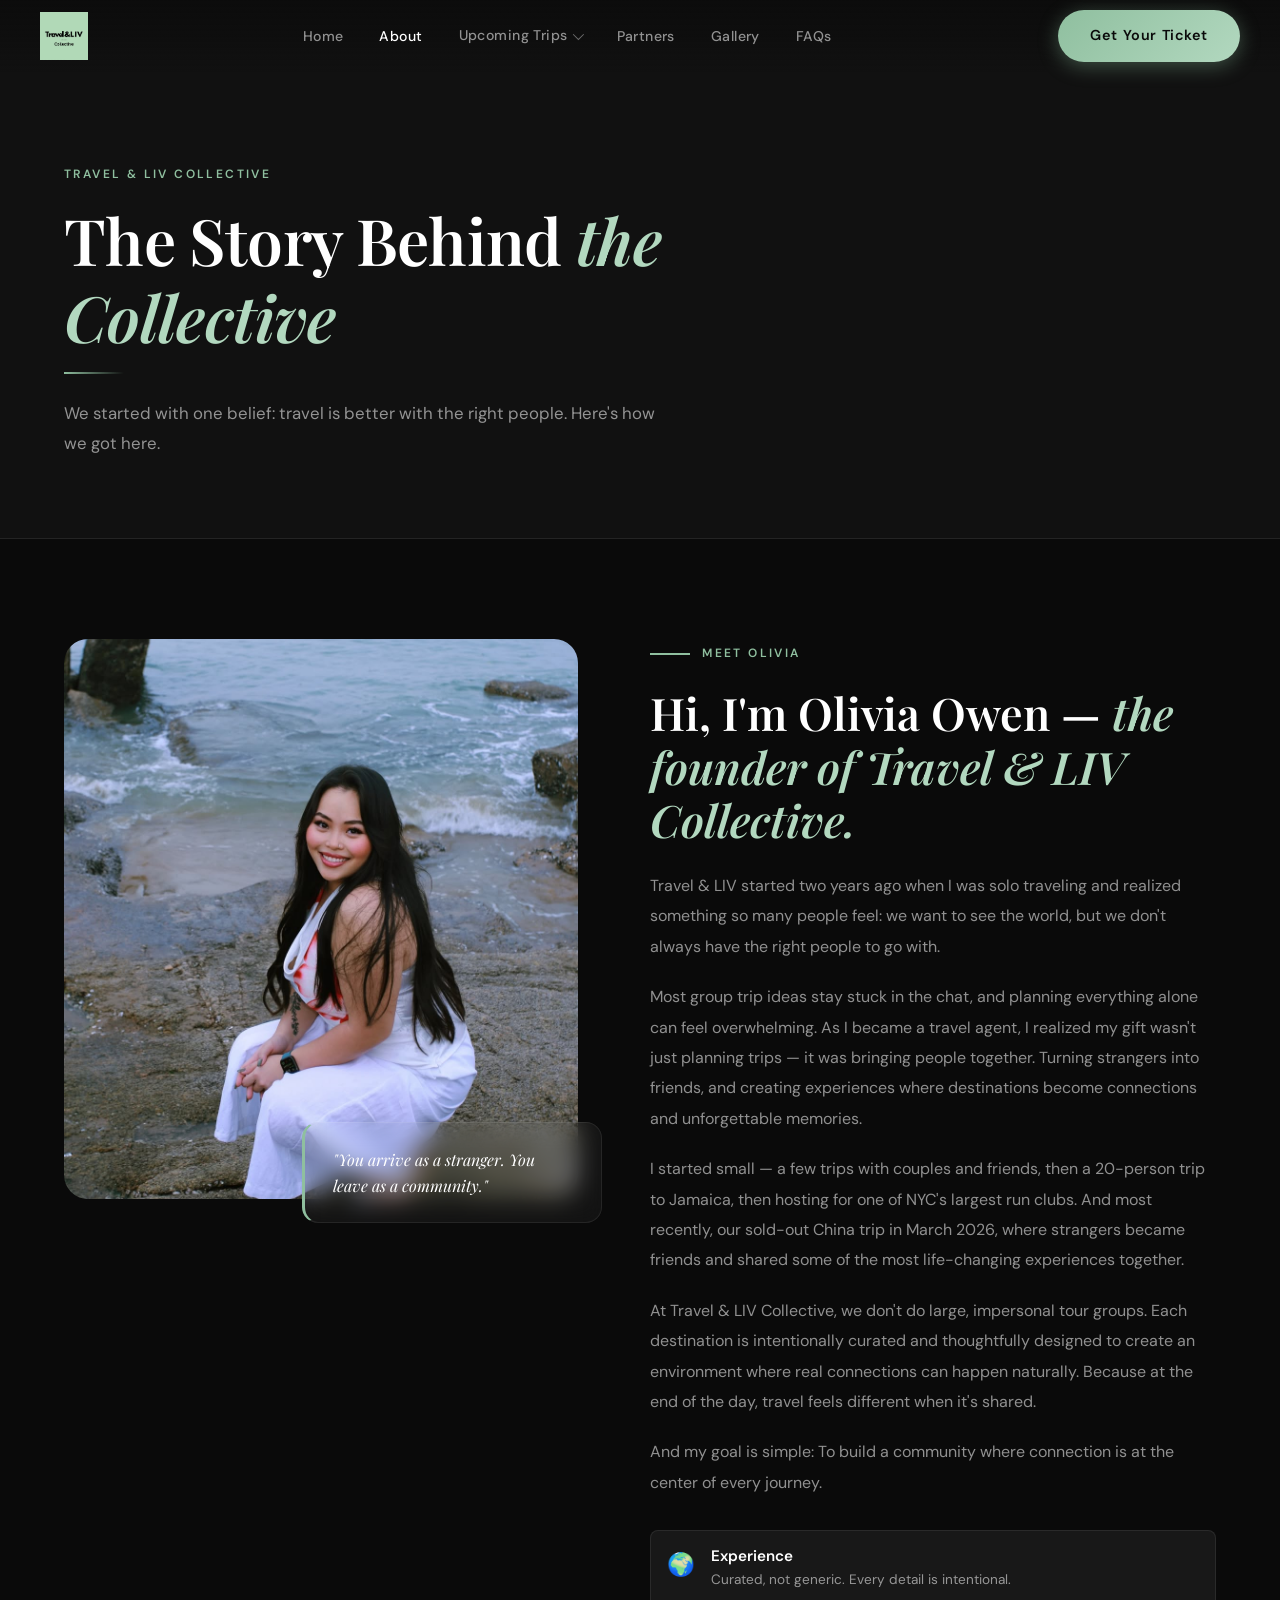
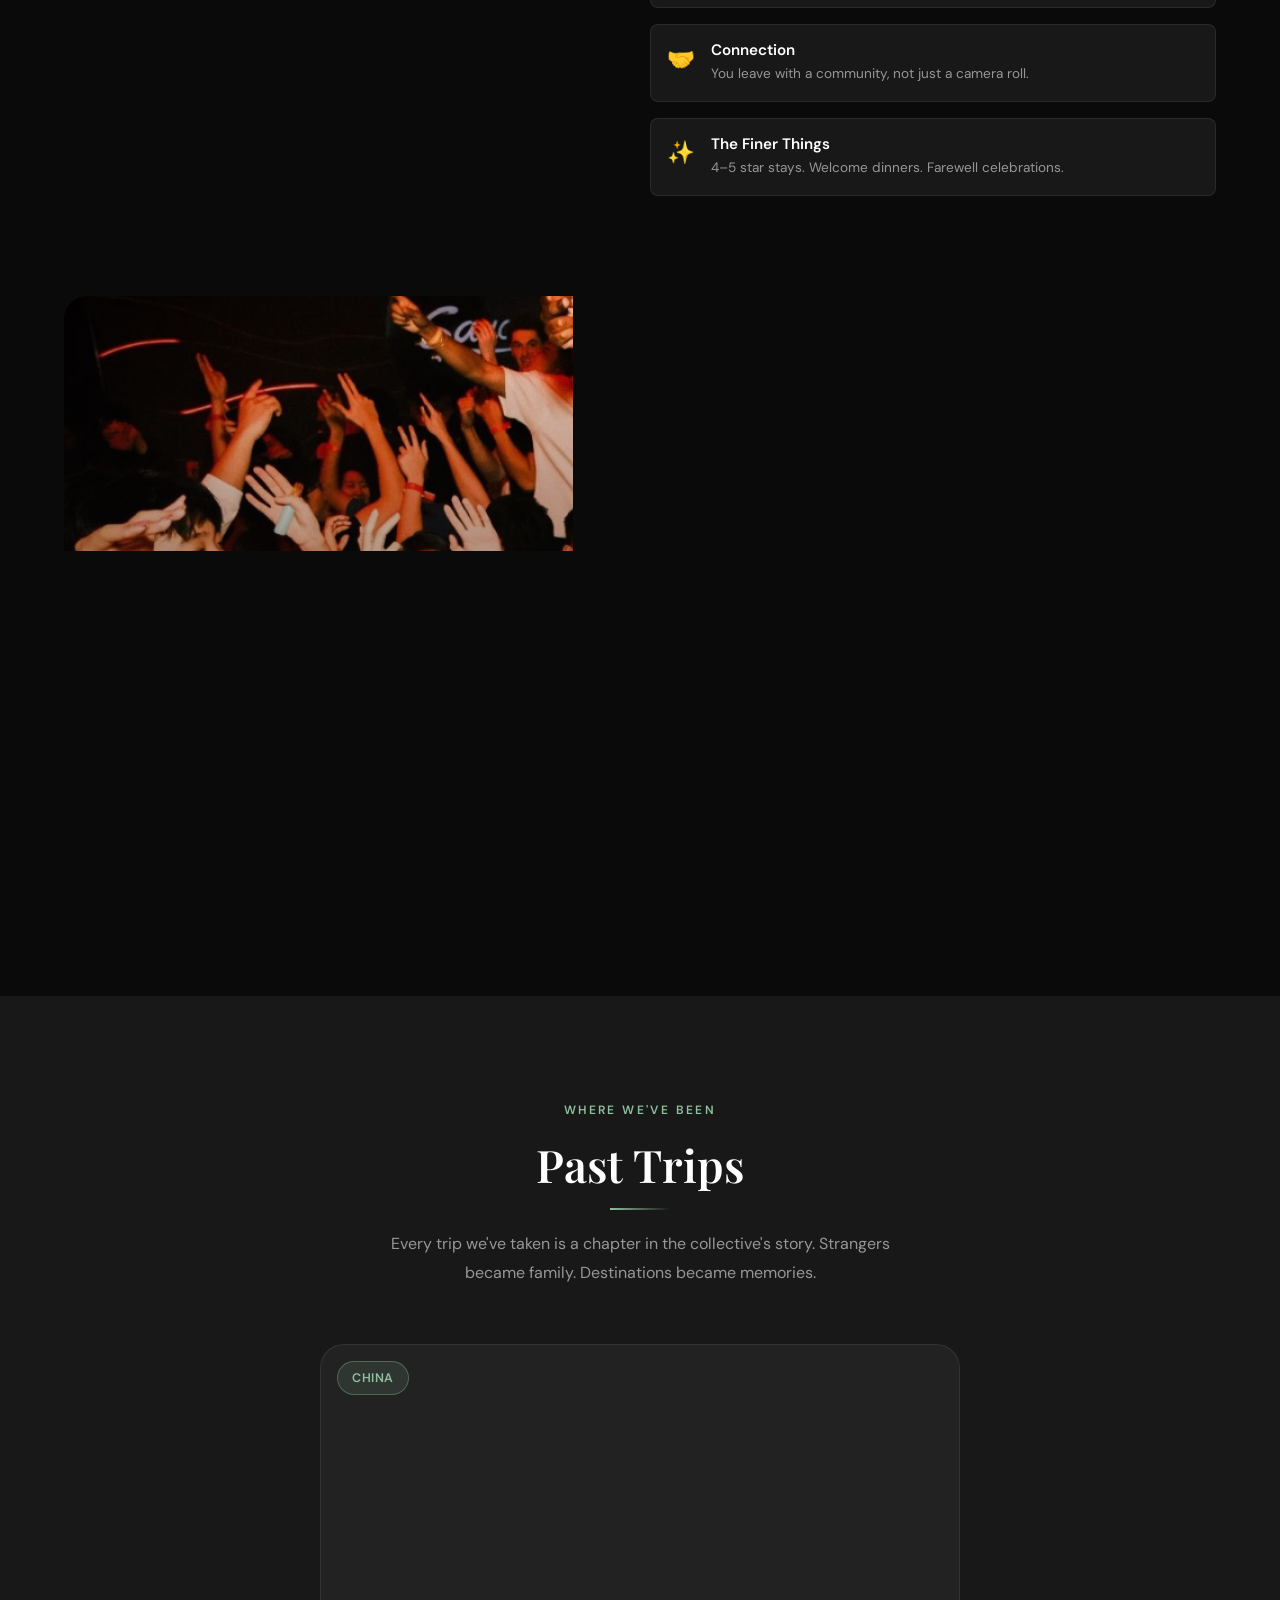
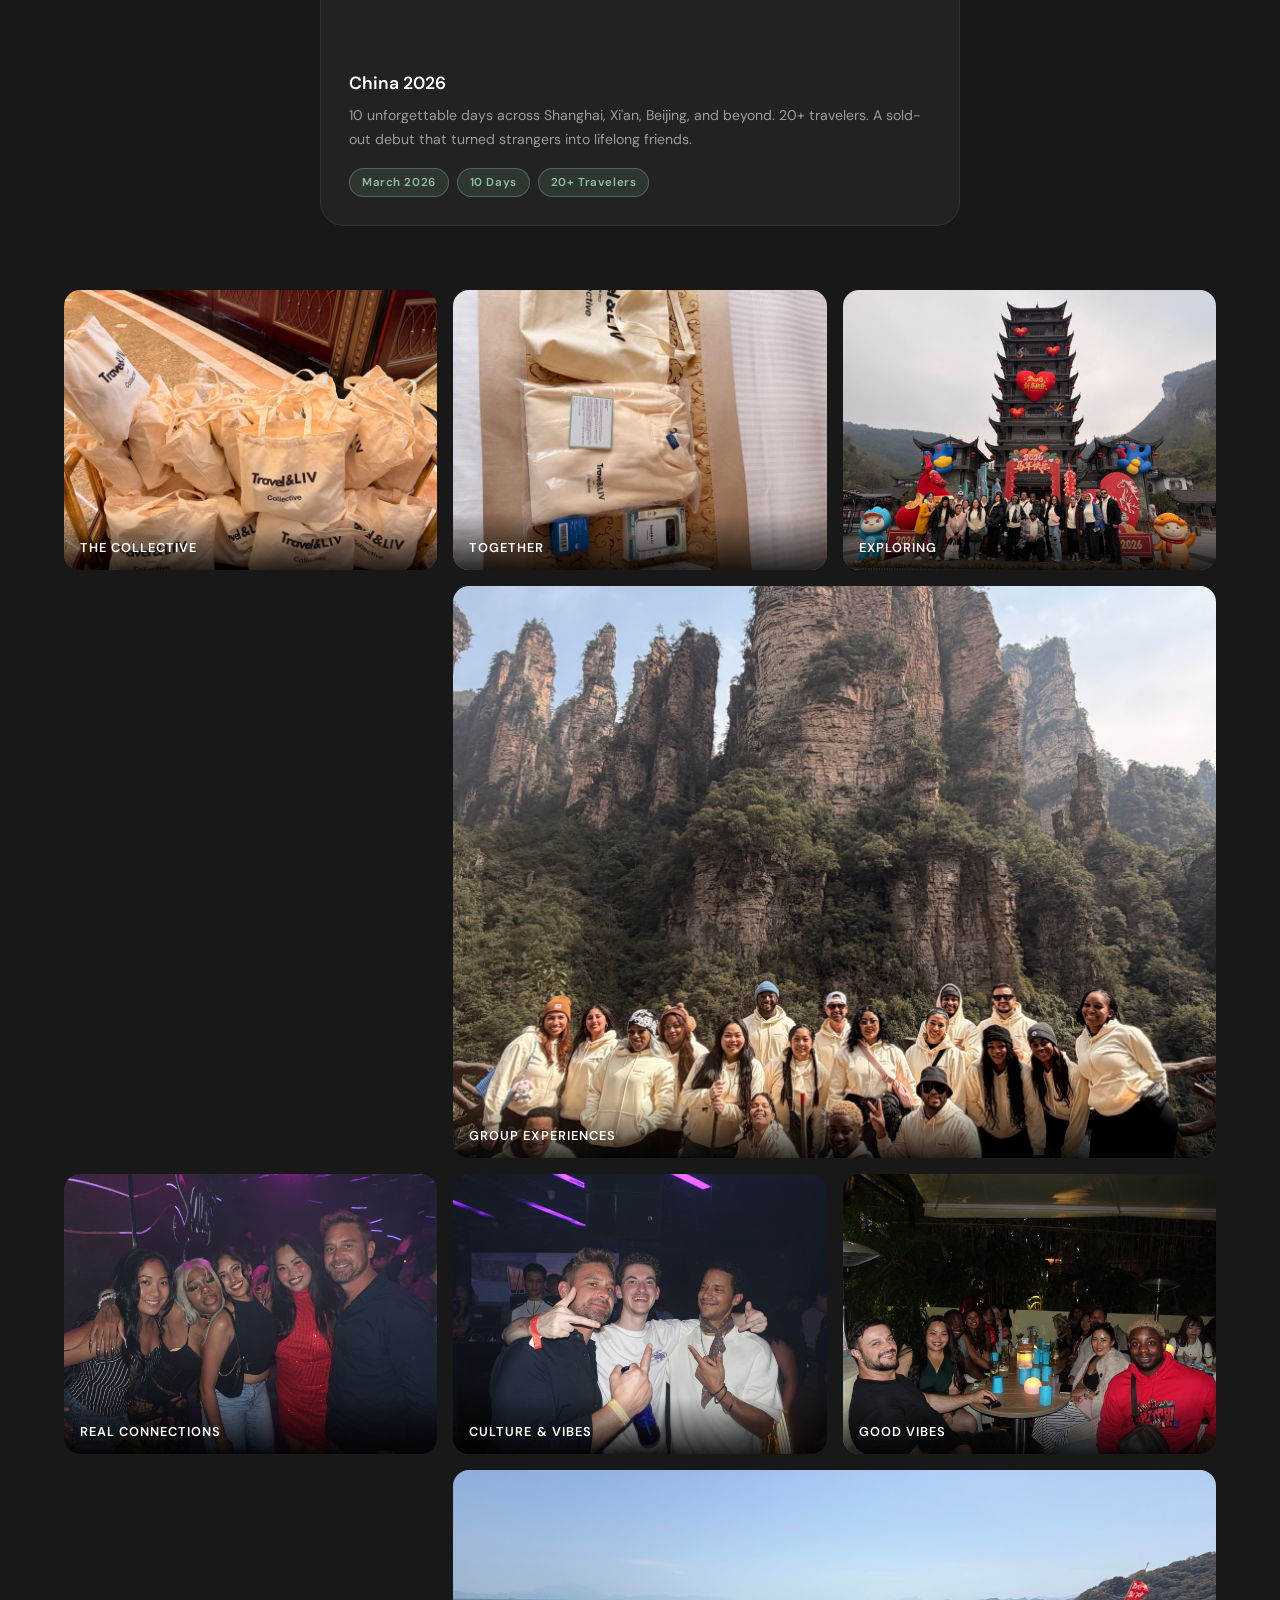
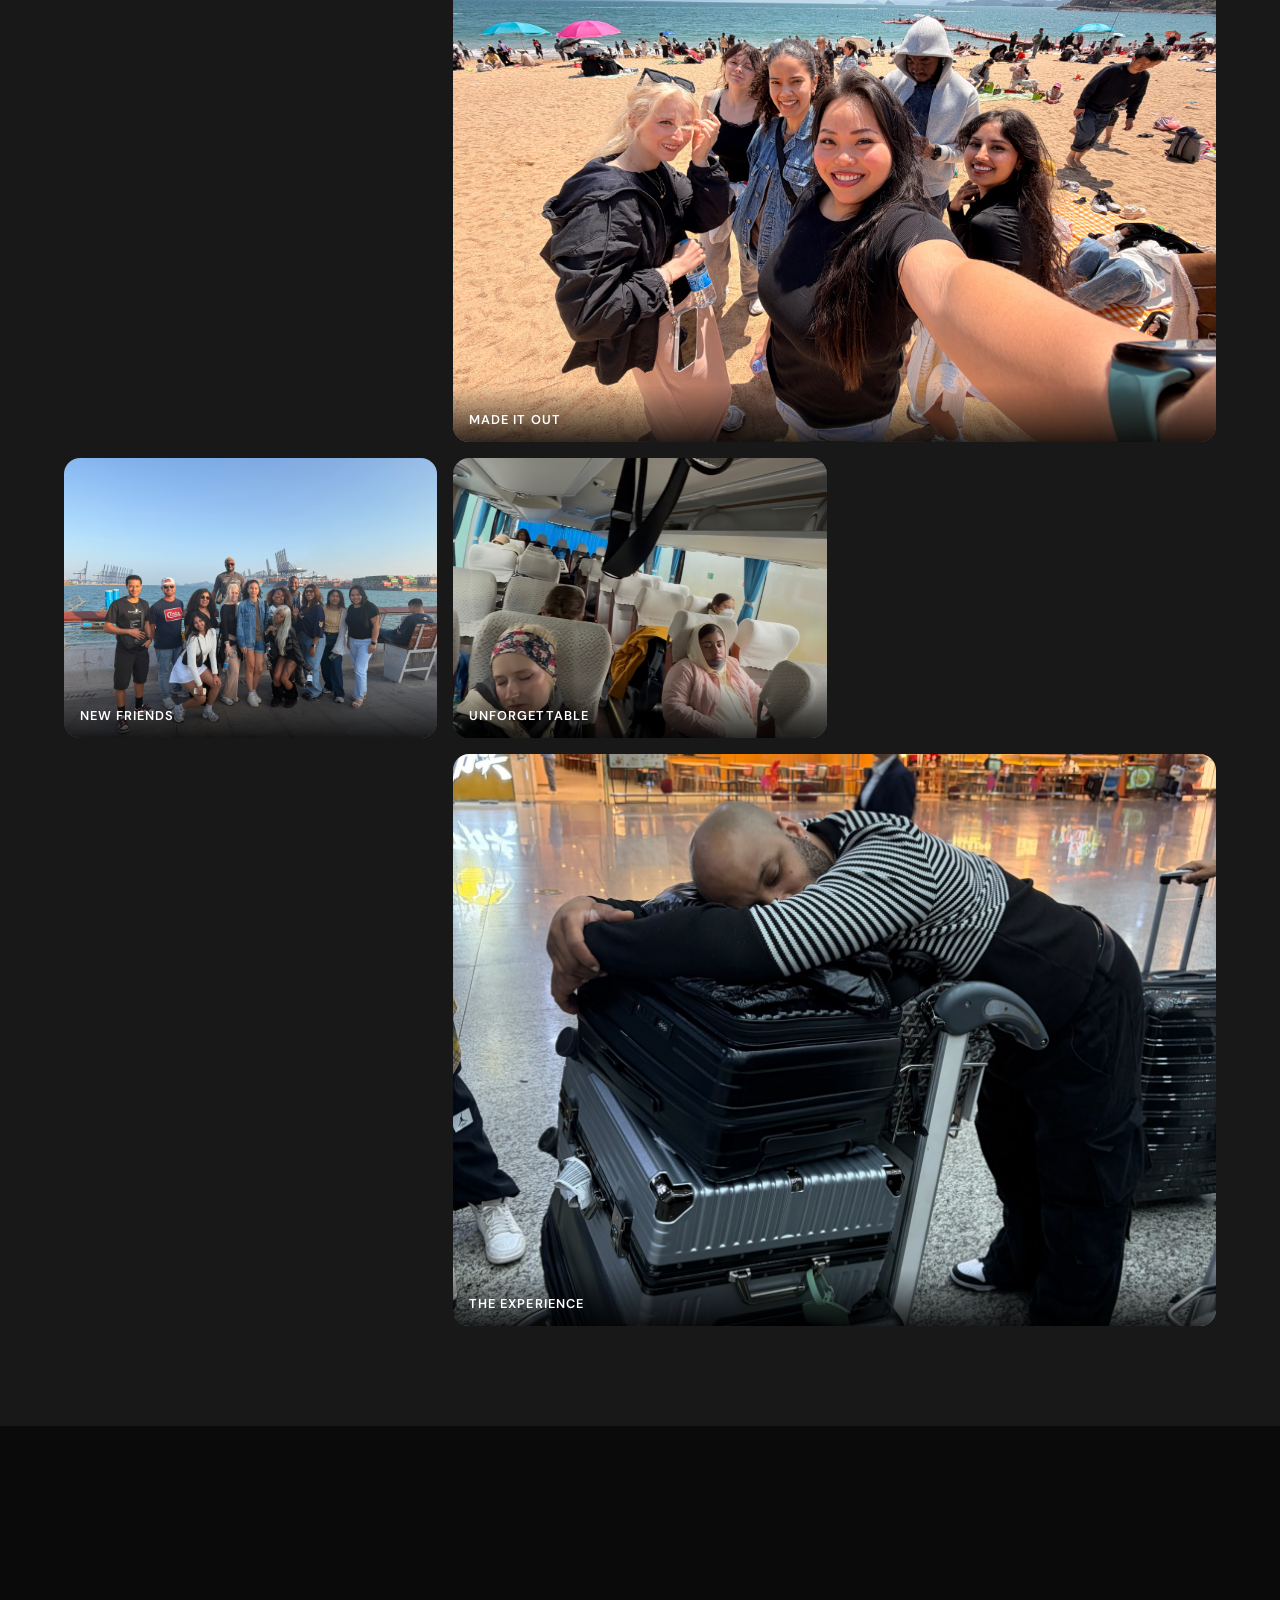
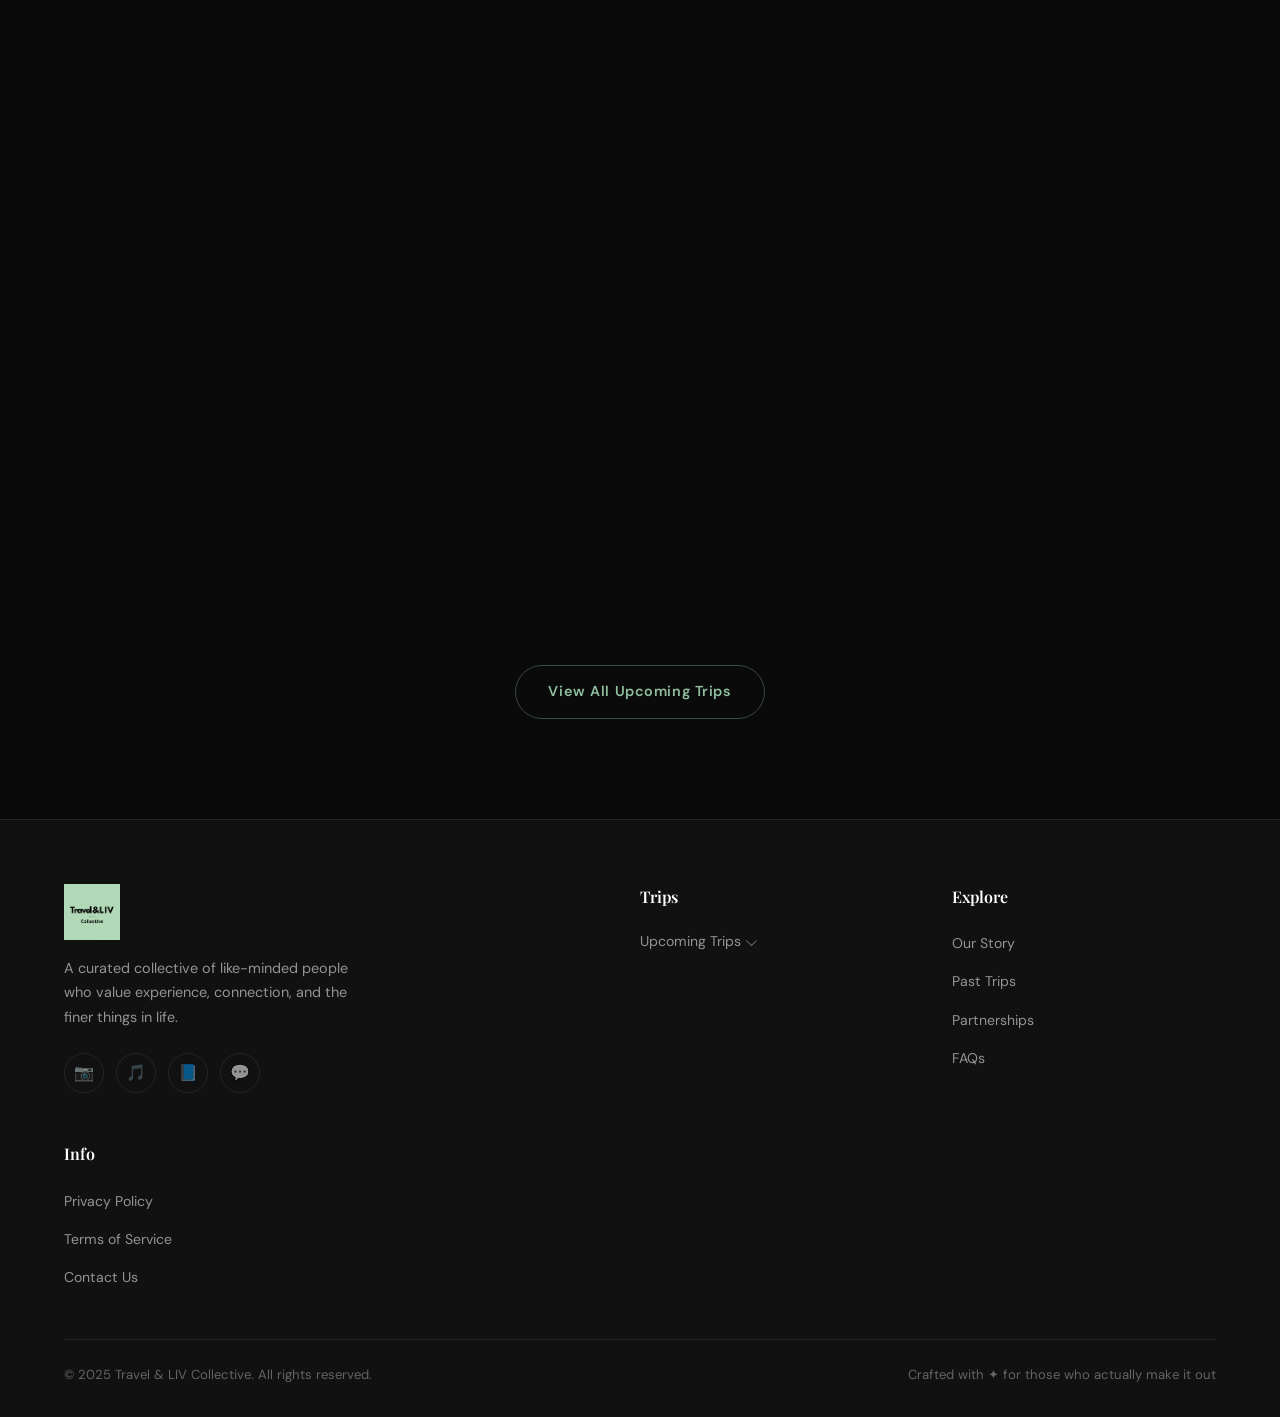
==== about.html @ a50845e5 "feat: fixes 2/4/5 — dynamic footer+trips from dest-sync.js, upcoming.html trips 2+ CMS-driven, admin" ====
<!DOCTYPE html>
<html lang="en">

<head>
    <meta charset="UTF-8" />
    <meta name="viewport" content="width=device-width, initial-scale=1.0" />
    <title>About — Travel & LIV Collective | Our Story, Past Trips & Community</title>
    <meta name="description"
        content="Learn about the story behind Travel & LIV Collective. See our past trips, browse upcoming experiences, and find out how to partner with us." />
    <link rel="stylesheet" href="styles.css" />
    <link rel="stylesheet" href="about.css" />
    <script src="tracking.js"></script>
</head>

<body>

    <!-- ======== NAVIGATION ======== -->
    <nav id="nav" class="scrolled">
        <div class="nav-inner">
            <a href="index.html" class="nav-logo"><img src="logo.jpg" alt="Travel & LIV Collective"
                    class="nav-logo-img" /></a>
            <ul class="nav-links">
                <li><a href="index.html">Home</a></li>
                <li><a href="about.html" class="active">About</a></li>
                <li class="nav-dropdown">
                <a href="upcoming.html">Upcoming Trips</a>
                <div class="nav-dropdown-menu">
                    <a href="/upcomingtrips/bali"><span class="dd-icon">🏝️</span>Bali, Indonesia<span class="dd-badge">Open</span></a>
                    <a href="/upcomingtrips/puntacana"><span class="dd-icon">🌴</span>Punta Cana, D.R.</a>
                    <a href="/upcomingtrips/rio"><span class="dd-icon">🎉</span>Rio de Janeiro</a>
                    <div class="nav-dropdown-divider"></div>
                    <a href="upcoming.html"><span class="dd-icon">✈️</span>View All Trips</a>
                </div>
            </li>
                <li><a href="partnerships.html">Partners</a></li>
                <li><a href="gallery.html">Gallery</a></li>
                <li><a href="faqs.html">FAQs</a></li>
            </ul>
            <a href="index.html#event" class="btn btn-gold nav-cta" id="about-nav-cta">Get Your Ticket</a>
            <button class="nav-hamburger" id="hamburger" aria-label="Open menu">
                <span></span><span></span><span></span>
            </button>
        </div>
    </nav>

    <!-- Mobile Nav -->
    <div class="mobile-nav" id="mobileNav">
        <button class="mobile-nav-close" id="mobileNavClose" aria-label="Close menu">✕</button>
        <a href="index.html">Home</a>
        <a href="about.html">About</a>
        <a href="upcoming.html">Upcoming Trips</a>
        <a href="partnerships.html">Partners</a>
        <a href="gallery.html">Gallery</a>
        <a href="faqs.html">FAQs</a>
        <a href="index.html#event" class="btn btn-gold" style="margin-top:16px;">Get Your Ticket</a>
    </div>

    <!-- ======== PAGE HERO ======== -->
    <section class="about-hero">
        <div class="container">
            <div class="about-hero-content animate-fade-up">
                <span class="eyebrow">Travel & LIV Collective</span>
                <h1 class="display-lg" style="margin:16px 0 16px;">The Story Behind <em>the Collective</em></h1>
                <div class="divider" style="margin:0 0 24px;"></div>
                <p class="text-muted" style="max-width:600px;font-size:1.05rem;line-height:1.8;">
                    We started with one belief: travel is better with the right people. Here's how we got here.
                </p>
            </div>
        </div>
    </section>

    <!-- ======== STORY SECTION ======== -->
    <section class="section" id="story">
        <div class="container">
            <div class="story-grid">
                <div class="story-image reveal">
                    <img src="olivia_photo.jpg" alt="Olivia Owen — Founder of Travel & LIV Collective"
                        class="story-img" />
                    <div class="story-quote glass">
                        <p>"You arrive as a stranger. You leave as a community."</p>
                    </div>
                </div>
                <div class="story-text reveal">
                    <span class="eyebrow"><span class="gold-line"></span>Meet Olivia</span>
                    <h2 class="display-md" style="margin:20px 0 24px;">Hi, I'm Olivia Owen — <em>the founder of Travel &
                            LIV Collective.</em></h2>
                    <p class="text-muted" style="font-size:1rem;line-height:1.9;margin-bottom:20px;">
                        Travel & LIV started two years ago when I was solo traveling and realized something so many
                        people feel: we want to see the world, but we don't always have the right people to go with.
                    </p>
                    <p class="text-muted" style="font-size:1rem;line-height:1.9;margin-bottom:20px;">
                        Most group trip ideas stay stuck in the chat, and planning everything alone can feel
                        overwhelming. As I became a travel agent, I realized my gift wasn't just planning trips — it was
                        bringing people together. Turning strangers into friends, and creating experiences where
                        destinations become connections and unforgettable memories.
                    </p>
                    <p class="text-muted" style="font-size:1rem;line-height:1.9;margin-bottom:20px;">
                        I started small — a few trips with couples and friends, then a 20-person trip to Jamaica, then
                        hosting for one of NYC's largest run clubs. And most recently, our sold-out China trip in March
                        2026, where strangers became friends and shared some of the most life-changing experiences
                        together.
                    </p>
                    <p class="text-muted" style="font-size:1rem;line-height:1.9;margin-bottom:20px;">
                        At Travel & LIV Collective, we don't do large, impersonal tour groups. Each destination is
                        intentionally curated and thoughtfully designed to create an environment where real connections
                        can happen naturally. Because at the end of the day, travel feels different when it's shared.
                    </p>
                    <p class="text-muted" style="font-size:1rem;line-height:1.9;margin-bottom:32px;">
                        And my goal is simple: To build a community where connection is at the center of every journey.
                    </p>
                    <div class="story-values">
                        <div class="story-value">
                            <div class="sv-icon">🌍</div>
                            <div>
                                <h4>Experience</h4>
                                <p class="text-muted">Curated, not generic. Every detail is intentional.</p>
                            </div>
                        </div>
                        <div class="story-value">
                            <div class="sv-icon">🤝</div>
                            <div>
                                <h4>Connection</h4>
                                <p class="text-muted">You leave with a community, not just a camera roll.</p>
                            </div>
                        </div>
                        <div class="story-value">
                            <div class="sv-icon">✨</div>
                            <div>
                                <h4>The Finer Things</h4>
                                <p class="text-muted">4–5 star stays. Welcome dinners. Farewell celebrations.</p>
                            </div>
                        </div>
                    </div>
                </div>
            </div>
        </div>
    </section>

    <!-- ======== COMMUNITY PHOTO ======== -->
    <section class="section" style="padding:0 0 80px;">
        <div class="container">
            <div class="community-photo-wrap reveal"
                style="position:relative;border-radius:var(--radius-lg);overflow:hidden;">
                <img src="story_collective.jpg" alt="The Travel & LIV Collective community together"
                    style="width:100%;height:620px;object-fit:cover;object-position:center center;display:block;" />
                <div
                    style="position:absolute;inset:0;background:linear-gradient(to top,rgba(10,10,10,0.88) 0%,rgba(10,10,10,0.35) 50%,rgba(10,10,10,0.05) 100%);">
                </div>
                <div style="position:absolute;bottom:48px;left:56px;right:56px;max-width:720px;">
                    <p
                        style="font-size:0.78rem;font-weight:600;letter-spacing:0.2em;text-transform:uppercase;color:var(--gold);margin-bottom:16px;">
                        The Collective In Action</p>
                    <p
                        style="font-family:var(--font-serif);font-style:italic;font-size:clamp(1.4rem,2.8vw,2.2rem);color:var(--white);line-height:1.35;margin-bottom:20px;">
                        "You arrive as a stranger.<br />You leave as a community."
                    </p>
                    <p style="font-size:0.97rem;line-height:1.75;color:rgba(255,255,255,0.65);max-width:560px;">
                        This is what it looks like when the right people find each other. Not a tour group — a
                        collective. Rooms full of energy, nights that go longer than planned, and connections that last
                        well beyond the trip itself.
                    </p>
                    <div style="width:48px;height:2px;background:var(--gold);margin-top:24px;"></div>
                </div>
            </div>
        </div>
    </section>

    <!-- ======== PAST TRIPS ======== -->
    <section class="section past-trips-section" id="past-trips" style="background:var(--dark-2);">
        <div class="container">
            <div class="section-header text-center reveal">
                <span class="eyebrow">Where We've Been</span>
                <h2 class="display-md" style="margin-top:16px;">Past Trips</h2>
                <div class="divider"></div>
                <p class="text-muted" style="max-width:560px;margin:20px auto 0;line-height:1.8;">
                    Every trip we've taken is a chapter in the collective's story. Strangers became family. Destinations
                    became memories.
                </p>
            </div>

            <div class="past-trips-grid">
                <!-- Trip 1 -->
                <div class="past-trip-card reveal animate-delay-1">
                    <div class="past-trip-media" style="position:relative;overflow:hidden;">
                        <video src="worldstallestelevator.mp4" autoplay muted loop playsinline class="past-trip-img"
                            style="width:100%;height:100%;object-fit:cover;display:block;"></video>
                        <div class="past-trip-overlay">
                            <span class="tag tag-gold">China</span>
                        </div>
                    </div>
                    <div class="past-trip-content">
                        <h3>China 2026</h3>
                        <p class="text-muted">10 unforgettable days across Shanghai, Xi'an, Beijing, and beyond. 20+
                            travelers. A sold-out debut that turned strangers into lifelong friends.</p>
                        <div class="past-trip-meta">
                            <span class="past-trip-tag">March 2026</span>
                            <span class="past-trip-tag">10 Days</span>
                            <span class="past-trip-tag">20+ Travelers</span>
                        </div>
                    </div>
                </div>
            </div>

            <!-- Photos grid — all 11 China trip photos -->
            <div class="past-photos-grid reveal" style="margin-top:64px;">
                <div class="past-photo">
                    <img src="china_trip/IMG_2397.JPG" alt="China 2026 — The Collective" />
                    <div class="past-photo-label">The Collective</div>
                </div>
                <div class="past-photo">
                    <img src="china_trip/IMG_2407.JPG" alt="China 2026 — Together" />
                    <div class="past-photo-label">Together</div>
                </div>
                <div class="past-photo">
                    <img src="china_trip/IMG_2822.JPG" alt="China 2026 — Exploring" />
                    <div class="past-photo-label">Exploring</div>
                </div>
                <div class="past-photo wide-photo">
                    <img src="china_trip/IMG_2853.JPG" alt="China 2026 — Group Experiences" />
                    <div class="past-photo-label">Group Experiences</div>
                </div>
                <div class="past-photo">
                    <img src="china_trip/DSC08806.JPG" alt="China 2026 — Real Connections" />
                    <div class="past-photo-label">Real Connections</div>
                </div>
                <div class="past-photo">
                    <img src="china_trip/DSC08810.JPG" alt="China 2026 — Culture &amp; Vibes" />
                    <div class="past-photo-label">Culture &amp; Vibes</div>
                </div>
                <div class="past-photo">
                    <img src="china_trip/DSC08847.JPG" alt="China 2026 — Good Vibes" />
                    <div class="past-photo-label">Good Vibes</div>
                </div>
                <div class="past-photo wide-photo">
                    <img src="china_trip/IMG_3653.JPG" alt="China 2026 — Made It Out" />
                    <div class="past-photo-label">Made It Out</div>
                </div>
                <div class="past-photo">
                    <img src="china_trip/IMG_3671.JPG" alt="China 2026 — New Friends" />
                    <div class="past-photo-label">New Friends</div>
                </div>
                <div class="past-photo">
                    <img src="china_trip/IMG_4252.JPG" alt="China 2026 — Unforgettable" />
                    <div class="past-photo-label">Unforgettable</div>
                </div>
                <div class="past-photo wide-photo">
                    <img src="china_trip/IMG_9048.JPG" alt="China 2026 — The Experience" />
                    <div class="past-photo-label">The Experience</div>
                </div>
            </div>
        </div>
    </section>

    <!-- ======== UPCOMING TRIPS PREVIEW ======== -->
    <section class="section" id="upcoming-preview">
        <div class="container">
            <div class="section-header text-center reveal">
                <span class="eyebrow">What's Next</span>
                <h2 class="display-md" style="margin-top:16px;">Upcoming Trips</h2>
                <div class="divider"></div>
            </div>
            <div class="upcoming-cards">
                <div class="upcoming-card reveal animate-delay-1">
                    <div class="upcoming-card-img">
                        <img src="bali_hero.png" alt="Bali 2026" />
                        <div class="upcoming-badge">
                            <span class="tag tag-gold">Booking Open</span>
                        </div>
                    </div>
                    <div class="upcoming-card-content">
                        <span class="eyebrow" style="font-size:0.7rem;">July–August 2026 · 7 Days</span>
                        <h3>Bali, Indonesia</h3>
                        <p class="text-muted">Sacred rice terraces, rooftop infinity pools, and nights you'll never
                            forget — Bali is where the soul gets recharged.</p>
                        <a href="upcoming.html" class="btn btn-outline" id="about-bali-btn"
                            style="margin-top:20px;">View Upcoming Trips →</a>
                    </div>
                </div>
                <div class="upcoming-card reveal animate-delay-2">
                    <div class="upcoming-card-img">
                        <img src="punta_cana_hero.png" alt="Punta Cana 2026" />
                        <div class="upcoming-badge">
                            <span class="tag tag-teal">Coming Soon</span>
                        </div>
                    </div>
                    <div class="upcoming-card-content">
                        <span class="eyebrow" style="font-size:0.7rem;">October 2026</span>
                        <h3>Punta Cana, Dominican Republic</h3>
                        <p class="text-muted">White-sand beaches, crystal-clear waters, and the warmth of the Caribbean
                            — the next collective experience.</p>
                        <button onclick="showMailerLiteForm()" class="btn btn-outline" id="about-punta-btn"
                            style="margin-top:20px;">Get Notified →</button>
                    </div>
                </div>
                <div class="upcoming-card reveal animate-delay-3">
                    <div class="upcoming-card-img">
                        <img src="rio_hero.png" alt="Rio de Janeiro 2026" />
                        <div class="upcoming-badge">
                            <span class="tag tag-teal">Coming Soon</span>
                        </div>
                    </div>
                    <div class="upcoming-card-content">
                        <span class="eyebrow" style="font-size:0.7rem;">December 2026</span>
                        <h3>Rio de Janeiro, Brazil</h3>
                        <p class="text-muted">Carnival energy, iconic beaches, and samba nights — end 2026 right with
                            the collective in Rio.</p>
                        <button onclick="showMailerLiteForm()" class="btn btn-outline" id="about-rio-btn"
                            style="margin-top:20px;">Get Notified →</button>
                    </div>
                </div>
            </div>
            <div class="text-center" style="margin-top:40px;">
                <a href="upcoming.html" class="btn btn-outline" id="view-all-trips-btn">View All Upcoming Trips</a>
            </div>
        </div>
    </section>

    <!-- ======== FOOTER ======== -->
    <footer>
        <div class="container">
            <div class="footer-grid">
                <div>
                    <div class="footer-logo"><img src="logo.jpg" alt="Travel & LIV Collective"
                            class="footer-logo-img" /></div>
                    <p class="footer-desc">A curated collective of like-minded people who value experience, connection,
                        and the finer things in life.</p>
                    <div class="footer-socials">
                        <a href="https://www.instagram.com/travelnlivcollective" target="_blank" rel="noopener"
                            class="social-icon" id="footer-ig-about" aria-label="Instagram">📷</a>
                        <a href="https://www.tiktok.com/@travelnlivcollective" target="_blank" rel="noopener"
                            class="social-icon" id="footer-tt-about" aria-label="TikTok">🎵</a>
                        <a href="https://www.facebook.com/Travelnlivcollective" target="_blank" rel="noopener"
                            class="social-icon" id="footer-fb-about" aria-label="Facebook">📘</a>
                        <a href="https://whatsapp.com/channel/0029VbBQk77CsU9WUplHdr1k" target="_blank" rel="noopener"
                            class="social-icon" id="footer-wa-about" aria-label="WhatsApp">💬</a>
                    </div>
                </div>
                <div>
                    <div class="footer-heading">Trips</div>
<ul class="footer-links footer-trips-list">
                        <li class="nav-dropdown">
                <a href="upcoming.html">Upcoming Trips</a>
                <div class="nav-dropdown-menu">
                    <a href="/upcomingtrips/bali"><span class="dd-icon">🏝️</span>Bali, Indonesia<span class="dd-badge">Open</span></a>
                    <a href="/upcomingtrips/puntacana"><span class="dd-icon">🌴</span>Punta Cana, D.R.</a>
                    <a href="/upcomingtrips/rio"><span class="dd-icon">🎉</span>Rio de Janeiro</a>
                    <div class="nav-dropdown-divider"></div>
                    <a href="upcoming.html"><span class="dd-icon">✈️</span>View All Trips</a>
                </div>
            </li>
                    </ul>
                </div>
                <div>
                    <div class="footer-heading">Explore</div>
                    <ul class="footer-links">
                        <li><a href="about.html">Our Story</a></li>
                        <li><a href="about.html#past-trips">Past Trips</a></li>
                        <li><a href="partnerships.html">Partnerships</a></li>
                        <li><a href="faqs.html">FAQs</a></li>
                    </ul>
                </div>
                <div>
                    <div class="footer-heading">Info</div>
                    <ul class="footer-links">
                        <li><a href="#">Privacy Policy</a></li>
                        <li><a href="#">Terms of Service</a></li>
                        <li><a href="mailto:hello@travelnliv.com">Contact Us</a></li>
                    </ul>
                </div>
            </div>
            <div class="footer-bottom">
                <p>© 2025 Travel & LIV Collective. All rights reserved.</p>
                <p>Crafted with ✦ for those who actually make it out</p>
            </div>
        </div>
    </footer>

    <script src="main.js"></script>
    <script src="dest-sync.js"></script>
</body>

</html>
---- styles.css ----
/* ============================================
   TRAVELNLIV — Global Design System
   Dark Luxury Travel Aesthetic
   ============================================ */

@import url('https://fonts.googleapis.com/css2?family=Playfair+Display:ital,wght@0,400;0,500;0,600;0,700;1,400;1,600&family=Inter:wght@300;400;500;600&family=DM+Sans:wght@300;400;500;600&display=swap');

/* ——— CSS VARIABLES ——— */
:root {
    --black: #0a0a0a;
    --dark: #111111;
    --dark-1: #131313;
    --dark-2: #181818;
    --dark-3: #222222;
    --dark-4: #2a2a2a;
    --border: rgba(255, 255, 255, 0.08);
    --border-gold: rgba(143, 191, 159, 0.35);

    /* Primary brand accent — sage green from logo */
    --teal: #8FBF9F;
    --teal-dark: #6aa880;
    --teal-light: #b2d8bf;
    --teal-pale: rgba(143, 191, 159, 0.13);
    --teal-glow: rgba(143, 191, 159, 0.28);

    /* Gold kept as alias so existing components still compile */
    --gold: #8FBF9F;
    --gold-light: #b2d8bf;
    --gold-pale: rgba(143, 191, 159, 0.13);
    --gold-glow: rgba(143, 191, 159, 0.28);

    --coral: #f97316;

    --white: #ffffff;
    --off-white: #f0f5f2;
    --text-muted: rgba(255, 255, 255, 0.55);
    --text-dim: rgba(255, 255, 255, 0.35);

    --font-serif: 'Playfair Display', Georgia, serif;
    --font-sans: 'DM Sans', 'Inter', sans-serif;

    --radius-sm: 8px;
    --radius-md: 16px;
    --radius-lg: 24px;
    --radius-xl: 40px;

    --shadow-gold: 0 0 40px rgba(143, 191, 159, 0.18), 0 8px 32px rgba(0, 0, 0, 0.5);
    --shadow-card: 0 4px 24px rgba(0, 0, 0, 0.6);

    --transition: all 0.35s cubic-bezier(0.4, 0, 0.2, 1);
}

/* ——— RESET & BASE ——— */
*,
*::before,
*::after {
    box-sizing: border-box;
    margin: 0;
    padding: 0;
}

html {
    scroll-behavior: smooth;
    font-size: 16px;
}

body {
    background-color: var(--black);
    color: var(--white);
    font-family: var(--font-sans);
    font-weight: 400;
    line-height: 1.65;
    -webkit-font-smoothing: antialiased;
    overflow-x: hidden;
}

img {
    display: block;
    max-width: 100%;
}

a {
    color: inherit;
    text-decoration: none;
}

ul {
    list-style: none;
}

button {
    cursor: pointer;
    border: none;
    background: none;
    font-family: inherit;
}

/* ——— SCROLLBAR ——— */
::-webkit-scrollbar {
    width: 6px;
}

::-webkit-scrollbar-track {
    background: var(--dark);
}

::-webkit-scrollbar-thumb {
    background: var(--teal);
    border-radius: 3px;
}

/* ——— TYPOGRAPHY ——— */
h1,
h2,
h3,
h4,
h5,
h6 {
    font-family: var(--font-serif);
    line-height: 1.2;
}

.display-xl {
    font-size: clamp(3rem, 8vw, 7rem);
    font-weight: 700;
    letter-spacing: -0.02em;
}

.display-lg {
    font-size: clamp(2.2rem, 5vw, 4.5rem);
    font-weight: 600;
    letter-spacing: -0.01em;
}

.display-md {
    font-size: clamp(1.8rem, 3.5vw, 3rem);
    font-weight: 600;
}

.display-sm {
    font-size: clamp(1.3rem, 2.5vw, 2rem);
    font-weight: 500;
}

.eyebrow {
    font-family: var(--font-sans);
    font-size: 0.75rem;
    font-weight: 600;
    letter-spacing: 0.2em;
    text-transform: uppercase;
    color: var(--teal);
}

.text-muted {
    color: var(--text-muted);
}

.text-gold {
    color: var(--teal);
}

.text-center {
    text-align: center;
}

/* ——— LAYOUT ——— */
.container {
    max-width: 1200px;
    margin: 0 auto;
    padding: 0 24px;
}

.section {
    padding: 100px 0;
}

.section-sm {
    padding: 64px 0;
}

/* ——— GLASS / CARD ——— */
.glass {
    background: rgba(255, 255, 255, 0.04);
    backdrop-filter: blur(12px);
    -webkit-backdrop-filter: blur(12px);
    border: 1px solid var(--border);
    border-radius: var(--radius-md);
}

.card {
    background: var(--dark-2);
    border: 1px solid var(--border);
    border-radius: var(--radius-md);
    overflow: hidden;
    transition: var(--transition);
}

.card:hover {
    border-color: var(--border-gold);
    transform: translateY(-4px);
    box-shadow: var(--shadow-gold);
}

/* ——— BUTTONS ——— */
.btn {
    display: inline-flex;
    align-items: center;
    gap: 10px;
    padding: 14px 32px;
    border-radius: 100px;
    font-family: var(--font-sans);
    font-size: 0.9rem;
    font-weight: 600;
    letter-spacing: 0.04em;
    transition: var(--transition);
    white-space: nowrap;
}

.btn-gold {
    background: linear-gradient(135deg, var(--teal), var(--teal-light));
    color: var(--black);
    box-shadow: 0 4px 20px rgba(143, 191, 159, 0.38);
}

.btn-gold:hover {
    transform: translateY(-2px);
    box-shadow: 0 8px 32px rgba(143, 191, 159, 0.55);
    filter: brightness(1.08);
}

.btn-outline {
    border: 1.5px solid var(--border-gold);
    color: var(--teal);
    background: transparent;
}

.btn-outline:hover {
    background: var(--teal-pale);
    border-color: var(--teal);
    transform: translateY(-2px);
}

.btn-white {
    background: var(--white);
    color: var(--black);
}

.btn-white:hover {
    transform: translateY(-2px);
    box-shadow: 0 8px 24px rgba(255, 255, 255, 0.2);
}

/* ——— NAVIGATION ——— */
#nav {
    position: fixed;
    top: 0;
    left: 0;
    right: 0;
    z-index: 1000;
    padding: 0 24px;
    transition: var(--transition);
    background: linear-gradient(to bottom, rgba(10, 10, 10, 0.72) 0%, transparent 100%);
}

#nav.scrolled {
    background: rgba(10, 10, 10, 0.9);
    backdrop-filter: blur(20px);
    -webkit-backdrop-filter: blur(20px);
    border-bottom: 1px solid var(--border);
}

.nav-inner {
    max-width: 1200px;
    margin: 0 auto;
    height: 72px;
    display: flex;
    align-items: center;
    justify-content: space-between;
}

.nav-logo {
    font-family: var(--font-serif);
    font-size: 1.4rem;
    font-weight: 700;
    color: var(--white);
    letter-spacing: 0.02em;
    display: flex;
    align-items: center;
}

.nav-logo span {
    color: var(--teal);
}

.nav-logo-img {
    height: 48px;
    width: auto;
    object-fit: contain;
    display: block;
}

.footer-logo-img {
    height: 56px;
    width: auto;
    object-fit: contain;
    display: block;
    margin-bottom: 4px;
}

.nav-links {
    display: flex;
    align-items: center;
    gap: 36px;
}

.nav-links a {
    font-size: 0.88rem;
    font-weight: 500;
    color: var(--text-muted);
    transition: var(--transition);
    letter-spacing: 0.03em;
}

.nav-links a:hover,
.nav-links a.active {
    color: var(--white);
}

/* ── NAV DROPDOWN ── */
.nav-dropdown {
    position: relative;
}

.nav-dropdown>a {
    display: flex;
    align-items: center;
    gap: 5px;
}

.nav-dropdown>a::after {
    content: '';
    display: inline-block;
    width: 8px;
    height: 8px;
    border-right: 1.5px solid currentColor;
    border-bottom: 1.5px solid currentColor;
    transform: rotate(45deg) translateY(-2px);
    transition: transform 0.2s ease;
    opacity: 0.7;
}

.nav-dropdown:hover>a::after {
    transform: rotate(-135deg) translateY(-2px);
}

.nav-dropdown-menu {
    position: absolute;
    top: calc(100% + 14px);
    left: 50%;
    transform: translateX(-50%);
    min-width: 220px;
    background: rgba(20, 20, 20, 0.96);
    backdrop-filter: blur(20px);
    -webkit-backdrop-filter: blur(20px);
    border: 1px solid var(--border);
    border-radius: var(--radius-md);
    padding: 8px;
    opacity: 0;
    visibility: hidden;
    transform: translateX(-50%) translateY(-6px);
    transition: opacity 0.22s ease, transform 0.22s ease, visibility 0.22s;
    z-index: 200;
    box-shadow: 0 16px 48px rgba(0, 0, 0, 0.6);
}

.nav-dropdown:hover .nav-dropdown-menu {
    opacity: 1;
    visibility: visible;
    transform: translateX(-50%) translateY(0);
}

.nav-dropdown-menu a {
    display: flex;
    align-items: center;
    gap: 10px;
    padding: 10px 14px;
    border-radius: 10px;
    font-size: 0.85rem;
    font-weight: 500;
    color: var(--text-muted) !important;
    transition: background 0.15s ease, color 0.15s ease;
    white-space: nowrap;
}

.nav-dropdown-menu a:hover {
    background: var(--teal-pale);
    color: var(--white) !important;
}

.nav-dropdown-menu a .dd-icon {
    font-size: 1rem;
    flex-shrink: 0;
}

.nav-dropdown-menu a .dd-badge {
    margin-left: auto;
    font-size: 0.65rem;
    font-weight: 700;
    background: var(--teal);
    color: var(--dark-1);
    padding: 2px 7px;
    border-radius: 999px;
}

.nav-dropdown-divider {
    height: 1px;
    background: var(--border);
    margin: 6px 6px;
}


.nav-cta {
    margin-left: 12px;
}

.nav-hamburger {
    display: none;
    flex-direction: column;
    gap: 5px;
    padding: 8px;
}

.nav-hamburger span {
    display: block;
    width: 24px;
    height: 2px;
    background: var(--white);
    border-radius: 2px;
    transition: var(--transition);
}

/* Mobile Nav */
.mobile-nav {
    display: none;
    position: fixed;
    inset: 0;
    z-index: 999;
    background: var(--black);
    flex-direction: column;
    align-items: center;
    justify-content: center;
    gap: 32px;
}

.mobile-nav.open {
    display: flex;
}

.mobile-nav a {
    font-family: var(--font-serif);
    font-size: 2rem;
    color: var(--text-muted);
    transition: var(--transition);
}

.mobile-nav a:hover {
    color: var(--teal);
}

.mobile-nav-close {
    position: absolute;
    top: 24px;
    right: 28px;
    font-size: 2rem;
    color: var(--text-muted);
    transition: var(--transition);
}

.mobile-nav-close:hover {
    color: var(--white);
}

/* ——— DIVIDER ——— */
.divider {
    width: 60px;
    height: 2px;
    background: linear-gradient(90deg, var(--teal), transparent);
    margin: 16px auto 0;
}

.divider-left {
    margin-left: 0;
}

/* ——— GOLD LINE ——— */
.gold-line {
    display: inline-block;
    width: 40px;
    height: 2px;
    background: var(--teal);
    vertical-align: middle;
    margin-right: 12px;
}

/* ——— TAGS / BADGES ——— */
.tag {
    display: inline-flex;
    align-items: center;
    gap: 6px;
    padding: 6px 14px;
    border-radius: 100px;
    font-size: 0.78rem;
    font-weight: 600;
    letter-spacing: 0.05em;
    text-transform: uppercase;
}

.tag-gold {
    background: var(--teal-pale);
    color: var(--teal);
    border: 1px solid var(--border-gold);
}

.tag-teal {
    background: rgba(143, 191, 159, 0.13);
    color: var(--teal);
    border: 1px solid rgba(143, 191, 159, 0.3);
}

/* ——— ANIMATIONS ——— */
@keyframes fadeUp {
    from {
        opacity: 0;
        transform: translateY(30px);
    }

    to {
        opacity: 1;
        transform: translateY(0);
    }
}

@keyframes fadeIn {
    from {
        opacity: 0;
    }

    to {
        opacity: 1;
    }
}

@keyframes shimmer {
    0% {
        background-position: -200% center;
    }

    100% {
        background-position: 200% center;
    }
}

@keyframes float {

    0%,
    100% {
        transform: translateY(0);
    }

    50% {
        transform: translateY(-10px);
    }
}

@keyframes pulse-glow {

    0%,
    100% {
        box-shadow: 0 0 20px rgba(196, 160, 96, 0.2);
    }

    50% {
        box-shadow: 0 0 40px rgba(196, 160, 96, 0.45);
    }
}

.animate-fade-up {
    animation: fadeUp 0.7s ease both;
}

.animate-fade-in {
    animation: fadeIn 0.7s ease both;
}

.animate-float {
    animation: float 4s ease-in-out infinite;
}

.animate-delay-1 {
    animation-delay: 0.1s;
}

.animate-delay-2 {
    animation-delay: 0.2s;
}

.animate-delay-3 {
    animation-delay: 0.35s;
}

.animate-delay-4 {
    animation-delay: 0.5s;
}

/* Scroll-reveal via JS */
.reveal {
    opacity: 0;
    transform: translateY(30px);
    transition: opacity 0.7s ease, transform 0.7s ease;
}

.reveal.visible {
    opacity: 1;
    transform: none;
}

/* ——— FOOTER ——— */
footer {
    background: var(--dark);
    border-top: 1px solid var(--border);
    padding: 64px 0 32px;
}

.footer-grid {
    display: grid;
    grid-template-columns: 2fr 1fr 1fr;
    gap: 48px;
    margin-bottom: 48px;
}

.footer-logo {
    font-family: var(--font-serif);
    font-size: 1.6rem;
    font-weight: 700;
    margin-bottom: 16px;
}

.footer-logo span {
    color: var(--teal);
}

.footer-desc {
    color: var(--text-muted);
    font-size: 0.9rem;
    line-height: 1.7;
    max-width: 300px;
    margin-bottom: 24px;
}

.footer-socials {
    display: flex;
    gap: 12px;
}

.social-icon {
    width: 40px;
    height: 40px;
    border-radius: 50%;
    border: 1px solid var(--border);
    display: grid;
    place-items: center;
    font-size: 1rem;
    color: var(--text-muted);
    transition: var(--transition);
}

.social-icon:hover {
    border-color: var(--teal);
    color: var(--teal);
    background: var(--teal-pale);
}

.footer-heading {
    font-family: var(--font-serif);
    font-size: 1rem;
    font-weight: 600;
    margin-bottom: 20px;
    color: var(--white);
}

.footer-links {
    display: flex;
    flex-direction: column;
    gap: 12px;
}

.footer-links a {
    font-size: 0.88rem;
    color: var(--text-muted);
    transition: var(--transition);
}

.footer-links a:hover {
    color: var(--teal);
    padding-left: 4px;
}

.footer-bottom {
    border-top: 1px solid var(--border);
    padding-top: 24px;
    display: flex;
    align-items: center;
    justify-content: space-between;
    flex-wrap: wrap;
    gap: 12px;
}

.footer-bottom p {
    font-size: 0.82rem;
    color: var(--text-dim);
}

/* ——— MAILERLITE SIGNUP MODAL ——— */
#ml-modal-overlay {
    display: none;
    position: fixed;
    inset: 0;
    z-index: 9999;
    background: rgba(0, 0, 0, 0.78);
    backdrop-filter: blur(8px);
    -webkit-backdrop-filter: blur(8px);
    align-items: center;
    justify-content: center;
    padding: 24px;
}

#ml-modal-overlay.open {
    display: flex;
    animation: fadeIn 0.25s ease both;
}

#ml-modal-box {
    position: relative;
    width: 100%;
    max-width: 520px;
    background: var(--dark-2);
    border: 1px solid var(--border-gold);
    border-radius: var(--radius-lg);
    overflow: hidden;
    box-shadow: var(--shadow-gold);
    animation: fadeUp 0.3s ease both;
}

#ml-modal-close {
    position: absolute;
    top: 14px;
    right: 18px;
    z-index: 10;
    font-size: 1.4rem;
    color: var(--text-muted);
    cursor: pointer;
    transition: var(--transition);
    line-height: 1;
    background: rgba(0, 0, 0, 0.5);
    border-radius: 50%;
    width: 32px;
    height: 32px;
    display: grid;
    place-items: center;
}

#ml-modal-close:hover {
    color: var(--white);
    background: rgba(255, 255, 255, 0.1);
}

#ml-modal-iframe {
    display: block;
    width: 100%;
    height: 560px;
    border: none;
    background: var(--dark-2);
}

/* ——— RESPONSIVE ——— */
@media (max-width: 768px) {

    .nav-links,
    .nav-cta {
        display: none;
    }

    .nav-hamburger {
        display: flex;
    }

    .footer-grid {
        grid-template-columns: 1fr;
        gap: 32px;
    }

    .section {
        padding: 64px 0;
    }
}
---- about.css ----
/* ============================================
   ABOUT / UPCOMING / PARTNERSHIPS — Shared Styles
   ============================================ */

/* ——— PAGE HERO ——— */
.about-hero {
    padding: 160px 0 80px;
    background: var(--dark);
    border-bottom: 1px solid var(--border);
}

.about-hero-content {
    max-width: 700px;
}

.about-hero-content h1 em {
    font-style: italic;
    color: var(--gold-light);
}

/* ——— STORY PAGE ——— */
.story-grid {
    display: grid;
    grid-template-columns: 1fr 1.1fr;
    gap: 72px;
    align-items: start;
}

.story-img {
    width: 100%;
    height: 560px;
    object-fit: cover;
    border-radius: var(--radius-lg);
}

.story-image {
    position: relative;
}

.story-quote {
    position: absolute;
    bottom: -24px;
    right: -24px;
    padding: 24px 28px;
    border-radius: var(--radius-md);
    max-width: 300px;
    border-left: 3px solid var(--gold);
}

.story-quote p {
    font-family: var(--font-serif);
    font-style: italic;
    font-size: 1rem;
    line-height: 1.6;
    color: var(--white);
}

.story-text h2 em {
    font-style: italic;
    color: var(--gold-light);
}

.story-values {
    display: flex;
    flex-direction: column;
    gap: 16px;
}

.story-value {
    display: flex;
    align-items: flex-start;
    gap: 16px;
    padding: 16px;
    background: var(--dark-2);
    border: 1px solid var(--border);
    border-radius: var(--radius-sm);
    transition: var(--transition);
}

.story-value:hover {
    border-color: var(--border-gold);
    background: var(--dark-3);
}

.sv-icon {
    font-size: 1.4rem;
    flex-shrink: 0;
}

.story-value h4 {
    font-family: var(--font-sans);
    font-size: 0.95rem;
    font-weight: 600;
    margin-bottom: 4px;
}

.story-value p {
    font-size: 0.85rem;
    line-height: 1.6;
}

/* ——— PAST TRIPS ——— */
.past-trips-grid {
    display: grid;
    grid-template-columns: 1fr;
    gap: 28px;
    margin: 56px auto 0;
    max-width: 640px;
}

.past-trip-card {
    background: var(--dark-3);
    border: 1px solid var(--border);
    border-radius: var(--radius-lg);
    overflow: hidden;
    transition: var(--transition);
}

.past-trip-card:hover {
    border-color: var(--border-gold);
    transform: translateY(-4px);
    box-shadow: var(--shadow-gold);
}

.past-trip-media {
    position: relative;
    height: 300px;
    overflow: hidden;
}

.past-trip-img {
    width: 100%;
    height: 100%;
    object-fit: cover;
    transition: transform 0.6s ease;
}

.past-trip-card:hover .past-trip-img {
    transform: scale(1.06);
}

.past-trip-overlay {
    position: absolute;
    top: 16px;
    left: 16px;
}

.past-trip-video-placeholder {
    position: absolute;
    inset: 0;
    display: flex;
    flex-direction: column;
    align-items: center;
    justify-content: center;
    gap: 12px;
    background: rgba(10, 10, 10, 0.5);
    opacity: 0;
    transition: opacity 0.3s;
    cursor: pointer;
}

.past-trip-card:hover .past-trip-video-placeholder {
    opacity: 1;
}

.play-btn {
    width: 64px;
    height: 64px;
    border-radius: 50%;
    background: var(--gold);
    color: var(--black);
    display: grid;
    place-items: center;
    transition: var(--transition);
}

.play-btn:hover {
    transform: scale(1.1);
    box-shadow: 0 0 30px rgba(196, 160, 96, 0.5);
}

.past-trip-video-placeholder span {
    font-size: 0.8rem;
    letter-spacing: 0.1em;
    text-transform: uppercase;
    font-weight: 600;
}

.empty-media {
    background: var(--dark-4);
    display: flex;
    align-items: center;
    justify-content: center;
}

.empty-trip-placeholder {
    text-align: center;
    padding: 40px;
    color: var(--text-muted);
}

.empty-icon {
    font-size: 3rem;
    display: block;
    margin-bottom: 12px;
}

.past-trip-content {
    padding: 28px;
}

.past-trip-content h3 {
    font-family: var(--font-sans);
    font-size: 1.1rem;
    font-weight: 600;
    margin-bottom: 10px;
}

.past-trip-content p {
    font-size: 0.88rem;
    line-height: 1.7;
    margin-bottom: 16px;
}

.past-trip-meta {
    display: flex;
    flex-wrap: wrap;
    gap: 8px;
}

.past-trip-tag {
    padding: 4px 12px;
    border-radius: 100px;
    font-size: 0.72rem;
    font-weight: 600;
    letter-spacing: 0.05em;
    background: var(--gold-pale);
    color: var(--gold);
    border: 1px solid var(--border-gold);
}

/* Photo grid */
.past-photos-grid {
    display: grid;
    grid-template-columns: repeat(3, 1fr);
    grid-template-rows: auto auto;
    gap: 16px;
}

.past-photo {
    position: relative;
    border-radius: var(--radius-md);
    overflow: hidden;
    aspect-ratio: 4/3;
}

.wide-photo {
    grid-column: 2 / 4;
}

.past-photo img {
    width: 100%;
    height: 100%;
    object-fit: cover;
    transition: transform 0.6s ease;
}

.past-photo:hover img {
    transform: scale(1.08);
}

.past-photo-label {
    position: absolute;
    bottom: 0;
    left: 0;
    right: 0;
    background: linear-gradient(to top, rgba(0, 0, 0, 0.8), transparent);
    padding: 24px 16px 12px;
    font-size: 0.8rem;
    font-weight: 600;
    letter-spacing: 0.08em;
    text-transform: uppercase;
}

/* ——— UPCOMING CARDS (about page preview) ——— */
.upcoming-cards {
    display: grid;
    grid-template-columns: repeat(3, 1fr);
    gap: 24px;
    margin-top: 56px;
}

.upcoming-card {
    background: var(--dark-2);
    border: 1px solid var(--border);
    border-radius: var(--radius-lg);
    overflow: hidden;
    transition: var(--transition);
}

.upcoming-card:hover {
    border-color: var(--border-gold);
    transform: translateY(-4px);
    box-shadow: var(--shadow-gold);
}

.upcoming-card-img {
    height: 260px;
    position: relative;
    overflow: hidden;
}

.upcoming-card-img img {
    width: 100%;
    height: 100%;
    object-fit: cover;
    transition: transform 0.6s ease;
}

.upcoming-card:hover .upcoming-card-img img {
    transform: scale(1.06);
}

.upcoming-badge {
    position: absolute;
    top: 16px;
    left: 16px;
}

.upcoming-card-content {
    padding: 28px;
}

.upcoming-card-content h3 {
    font-family: var(--font-sans);
    font-size: 1.1rem;
    font-weight: 600;
    margin: 8px 0 10px;
}

.upcoming-card-content p {
    font-size: 0.88rem;
    line-height: 1.7;
}

.mystery-trip .upcoming-card-img {
    background: var(--dark-4);
}

.mystery-img {
    display: flex;
    align-items: center;
    justify-content: center;
}

.mystery-img-content {
    text-align: center;
    color: var(--text-muted);
}

.mystery-lock-sm {
    font-size: 3.5rem;
    margin-bottom: 12px;
    animation: float 4s ease-in-out infinite;
    display: block;
}

/* ——— UPCOMING TRIPS PAGE ——— */
.upcoming-trip-row {
    display: grid;
    grid-template-columns: 1fr 1.2fr;
    gap: 64px;
    align-items: start;
    padding-bottom: 64px;
    border-bottom: 1px solid var(--border);
}

.upcoming-trip-img-wrap {
    position: relative;
    border-radius: var(--radius-lg);
    overflow: hidden;
    aspect-ratio: 4/3;
}

.upcoming-trip-img-wrap img {
    width: 100%;
    height: 100%;
    object-fit: cover;
    transition: transform 0.6s ease;
}

.upcoming-trip-row:hover .upcoming-trip-img-wrap img {
    transform: scale(1.04);
}

.upcoming-trip-img-overlay {
    position: absolute;
    top: 16px;
    left: 16px;
}

.mystery-wrap {
    background: var(--dark-3);
    display: flex;
    align-items: center;
    justify-content: center;
}

.mystery-trip-img {
    text-align: center;
    color: var(--text-muted);
    padding: 40px;
}

.mystery-trip-icon {
    font-size: 4rem;
    display: block;
    margin-bottom: 16px;
    animation: float 4s ease-in-out infinite;
}

.mystery-trip-label {
    font-size: 0.88rem;
    letter-spacing: 0.1em;
    text-transform: uppercase;
    font-weight: 600;
    color: var(--gold);
}

.upcoming-trip-meta-row {
    display: flex;
    gap: 10px;
    flex-wrap: wrap;
}

.upcoming-includes {
    display: grid;
    grid-template-columns: repeat(2, 1fr);
    gap: 10px;
    margin: 24px 0;
}

.upcoming-include {
    display: flex;
    align-items: center;
    gap: 10px;
    font-size: 0.85rem;
    color: var(--text-muted);
    padding: 10px 12px;
    background: var(--dark-2);
    border: 1px solid var(--border);
    border-radius: var(--radius-sm);
}

.upcoming-departures {
    display: flex;
    gap: 12px;
    margin-bottom: 28px;
    flex-wrap: wrap;
}

.upcoming-departure {
    display: flex;
    align-items: center;
    gap: 10px;
    padding: 12px 18px;
    background: var(--dark-2);
    border: 1px solid var(--border);
    border-radius: var(--radius-md);
}

.dep-date {
    font-family: var(--font-serif);
    font-size: 1rem;
    font-weight: 600;
}

.upcoming-price-row {
    display: flex;
    align-items: center;
    justify-content: space-between;
    padding-top: 24px;
    border-top: 1px solid var(--border);
    flex-wrap: wrap;
    gap: 16px;
}

.mystery-reveal-note {
    display: flex;
    align-items: flex-start;
    gap: 14px;
    padding: 18px 20px;
    background: var(--gold-pale);
    border: 1px solid var(--border-gold);
    border-radius: var(--radius-md);
    margin-top: 8px;
}

.reveal-icon {
    font-size: 1.4rem;
    flex-shrink: 0;
}

.mystery-reveal-note p {
    font-size: 0.9rem;
    line-height: 1.6;
    color: var(--text-muted);
}

.mystery-reveal-note strong {
    color: var(--gold);
}

/* Coming soon banner */
.coming-soon-banner {
    background: var(--dark-2);
    border: 1px solid var(--border-gold);
    border-radius: var(--radius-lg);
    padding: 40px 48px;
}

.csb-inner {
    display: flex;
    align-items: center;
    justify-content: space-between;
    gap: 24px;
    flex-wrap: wrap;
}

.csb-socials {
    display: flex;
    gap: 12px;
    flex-wrap: wrap;
}

/* Payment Partners */
.payment-partners {
    display: grid;
    grid-template-columns: repeat(3, 1fr);
    gap: 24px;
    margin-top: 56px;
}

.payment-partner {
    padding: 40px;
    background: var(--dark-3);
    border: 1px solid var(--border);
    border-radius: var(--radius-lg);
    text-align: center;
    transition: var(--transition);
}

.payment-partner:hover {
    border-color: var(--border-gold);
    transform: translateY(-4px);
}

.pp-logo {
    font-family: var(--font-serif);
    font-size: 2rem;
    font-weight: 700;
    color: var(--gold);
    margin-bottom: 16px;
}

.payment-partner p {
    font-size: 0.88rem;
    line-height: 1.6;
}

/* ——— PARTNERSHIPS PAGE ——— */
.partner-why-grid {
    display: grid;
    grid-template-columns: repeat(2, 1fr);
    gap: 24px;
    margin-top: 56px;
}

.partner-why-card {
    padding: 36px;
    background: var(--dark-2);
    border: 1px solid var(--border);
    border-radius: var(--radius-lg);
    transition: var(--transition);
}

.partner-why-card:hover {
    border-color: var(--border-gold);
    transform: translateY(-4px);
    box-shadow: var(--shadow-gold);
}

.pwc-icon {
    font-size: 2.5rem;
    margin-bottom: 20px;
    display: block;
}

.partner-why-card h3 {
    font-family: var(--font-sans);
    font-size: 1.1rem;
    font-weight: 600;
    margin-bottom: 12px;
}

.partner-why-card p {
    font-size: 0.9rem;
    line-height: 1.7;
}

.partner-types-grid {
    display: grid;
    grid-template-columns: repeat(3, 1fr);
    gap: 24px;
    margin-top: 56px;
}

.partner-type-card {
    padding: 32px;
    background: var(--dark-3);
    border: 1px solid var(--border);
    border-radius: var(--radius-lg);
    transition: var(--transition);
    position: relative;
    overflow: hidden;
}

.partner-type-card::before {
    content: '';
    position: absolute;
    top: 0;
    left: 0;
    width: 100%;
    height: 2px;
    background: linear-gradient(90deg, var(--gold), transparent);
    opacity: 0;
    transition: opacity 0.3s;
}

.partner-type-card:hover {
    border-color: var(--border-gold);
    transform: translateY(-4px);
}

.partner-type-card:hover::before {
    opacity: 1;
}

.pt-number {
    font-family: var(--font-serif);
    font-size: 2.5rem;
    font-weight: 700;
    color: var(--gold);
    opacity: 0.2;
    line-height: 1;
    margin-bottom: 16px;
    transition: opacity 0.3s;
}

.partner-type-card:hover .pt-number {
    opacity: 0.4;
}

.partner-type-card h3 {
    font-family: var(--font-sans);
    font-size: 1rem;
    font-weight: 600;
    margin-bottom: 10px;
}

.partner-type-card p {
    font-size: 0.88rem;
    line-height: 1.7;
}

/* ——— FORM ——— */
.form-wrapper {
    display: grid;
    grid-template-columns: 1fr 1.6fr;
    gap: 80px;
    align-items: start;
}

.form-intro h2 em {
    font-style: italic;
    color: var(--gold-light);
}

.partner-form {
    display: flex;
    flex-direction: column;
    gap: 20px;
}

.form-row {
    display: grid;
    grid-template-columns: 1fr 1fr;
    gap: 20px;
}

.form-group {
    display: flex;
    flex-direction: column;
    gap: 8px;
}

.form-group label {
    font-size: 0.82rem;
    font-weight: 600;
    letter-spacing: 0.05em;
    text-transform: uppercase;
    color: var(--text-muted);
}

.form-group input,
.form-group select,
.form-group textarea {
    background: var(--dark-2);
    border: 1px solid var(--border);
    border-radius: var(--radius-sm);
    padding: 14px 18px;
    color: var(--white);
    font-family: var(--font-sans);
    font-size: 0.95rem;
    width: 100%;
    transition: var(--transition);
    outline: none;
}

.form-group input:focus,
.form-group select:focus,
.form-group textarea:focus {
    border-color: var(--gold);
    box-shadow: 0 0 0 3px rgba(196, 160, 96, 0.12);
}

.form-group input::placeholder,
.form-group textarea::placeholder {
    color: var(--text-dim);
}

.form-group select option {
    background: var(--dark-2);
    color: var(--white);
}

.form-group textarea {
    resize: vertical;
    min-height: 120px;
}

/* Form success */
.form-success {
    text-align: center;
    padding: 64px 40px;
    background: var(--dark-2);
    border: 1px solid var(--border-gold);
    border-radius: var(--radius-lg);
}

.success-icon {
    font-size: 4rem;
    margin-bottom: 20px;
    display: block;
}

.form-success h3 {
    font-family: var(--font-sans);
    font-size: 1.4rem;
    font-weight: 700;
    margin-bottom: 12px;
}

/* ——— RESPONSIVE ——— */
@media (max-width: 1024px) {
    .story-grid {
        grid-template-columns: 1fr;
        gap: 48px;
    }

    .story-quote {
        position: static;
        margin-top: 16px;
    }

    .story-img {
        height: 380px;
    }

    .partner-types-grid {
        grid-template-columns: repeat(2, 1fr);
    }

    .form-wrapper {
        grid-template-columns: 1fr;
        gap: 40px;
    }

    .upcoming-trip-row {
        grid-template-columns: 1fr;
        gap: 32px;
    }

    .upcoming-trip-img-wrap {
        aspect-ratio: 16/9;
    }

    .past-photos-grid {
        grid-template-columns: 1fr 1fr;
    }

    .wide-photo {
        grid-column: 1 / 3;
    }

    .upcoming-cards {
        grid-template-columns: repeat(2, 1fr);
    }
}

@media (max-width: 768px) {
    .about-hero {
        padding: 120px 0 56px;
    }

    .past-trips-grid {
        grid-template-columns: 1fr;
    }

    .upcoming-cards {
        grid-template-columns: 1fr;
    }

    .partner-why-grid {
        grid-template-columns: 1fr;
    }

    .partner-types-grid {
        grid-template-columns: 1fr;
    }

    .payment-partners {
        grid-template-columns: 1fr;
    }

    .form-row {
        grid-template-columns: 1fr;
    }

    .upcoming-includes {
        grid-template-columns: 1fr;
    }

    .csb-inner {
        flex-direction: column;
    }

    .past-photos-grid {
        grid-template-columns: 1fr;
    }

    .wide-photo {
        grid-column: auto;
    }
}
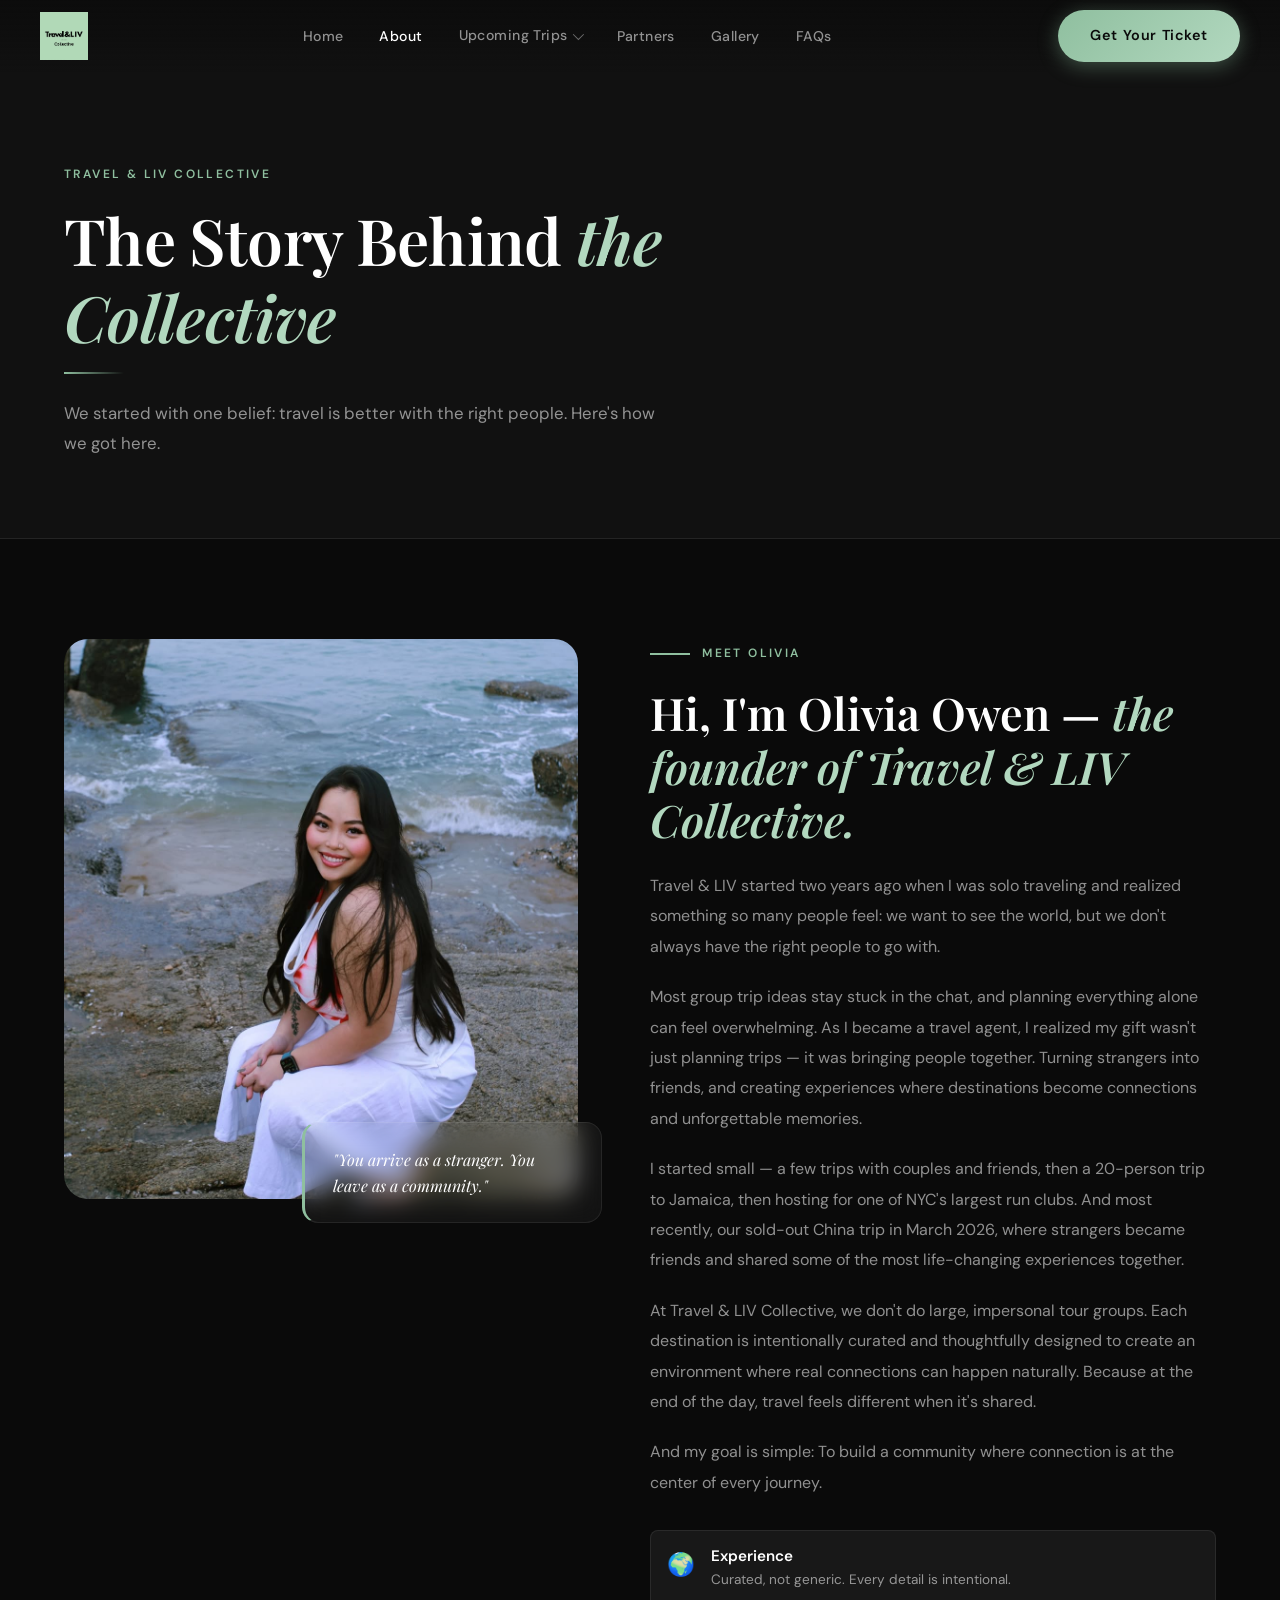
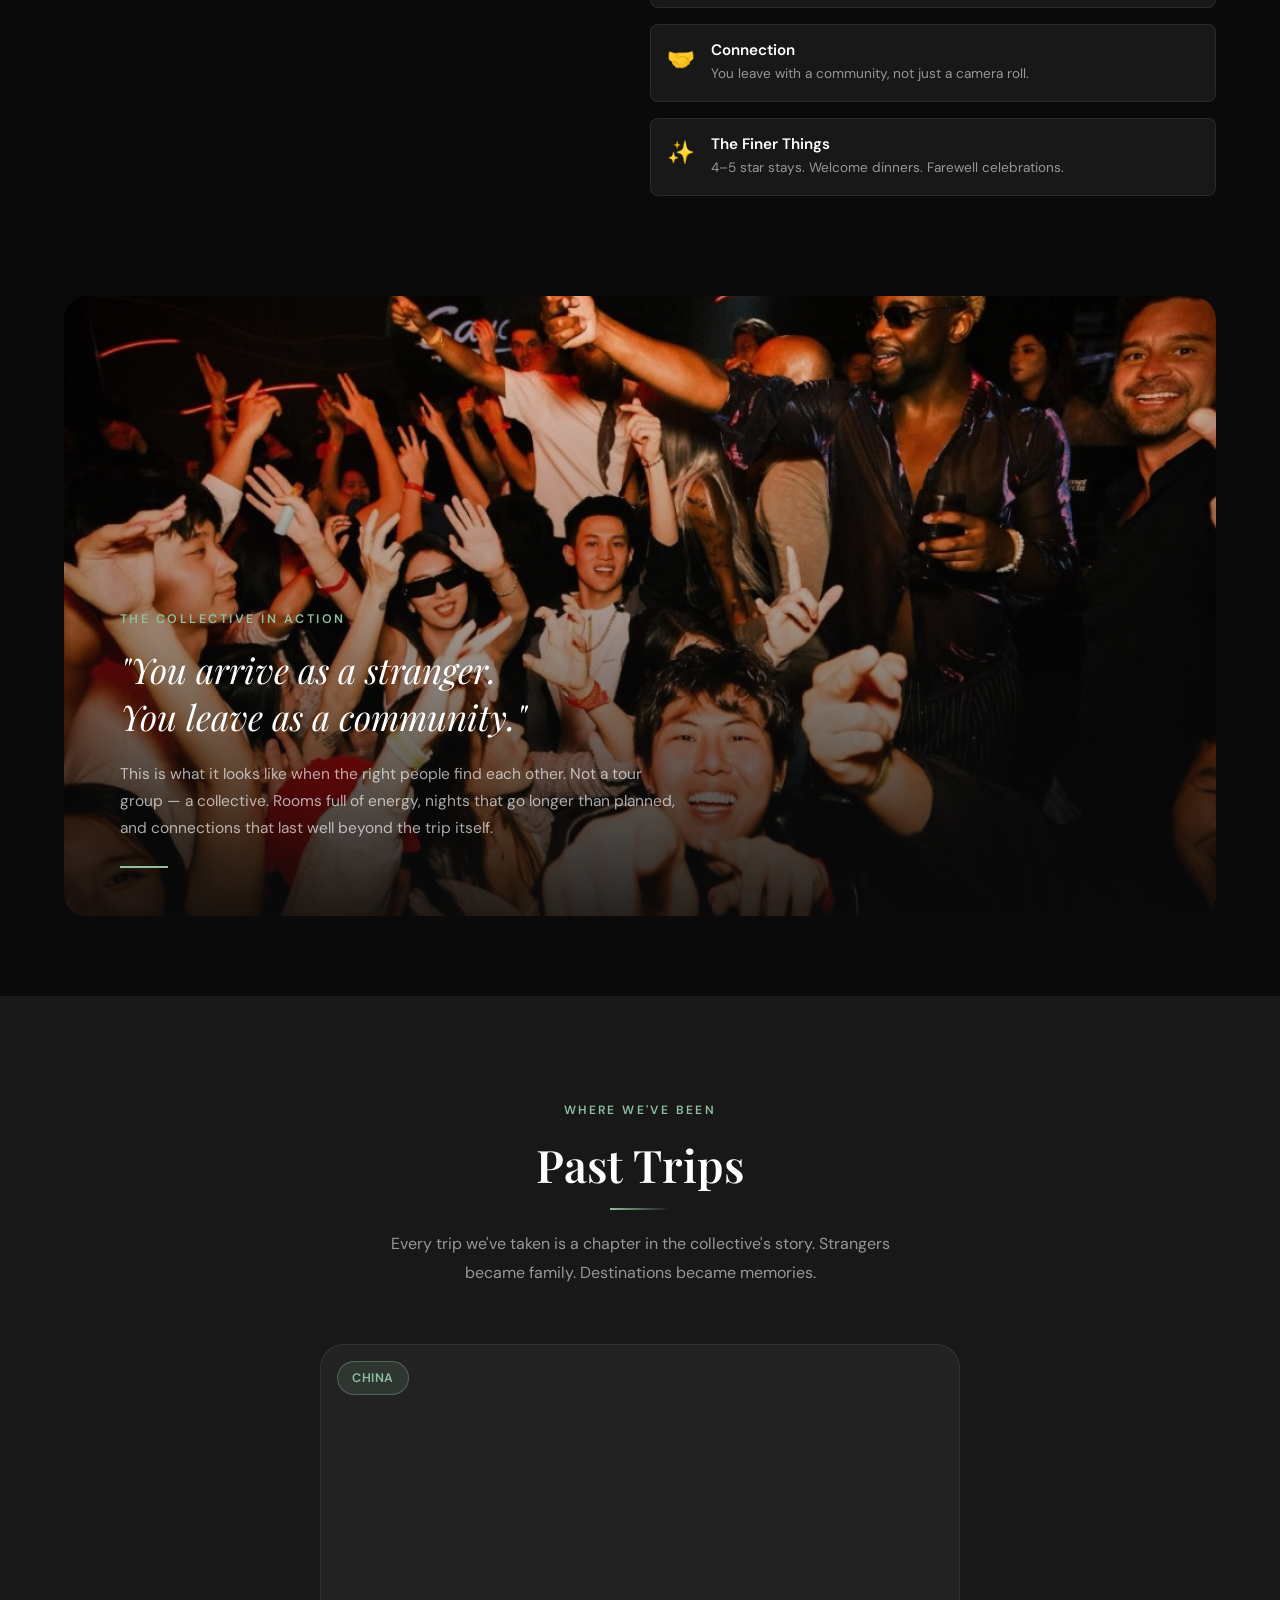
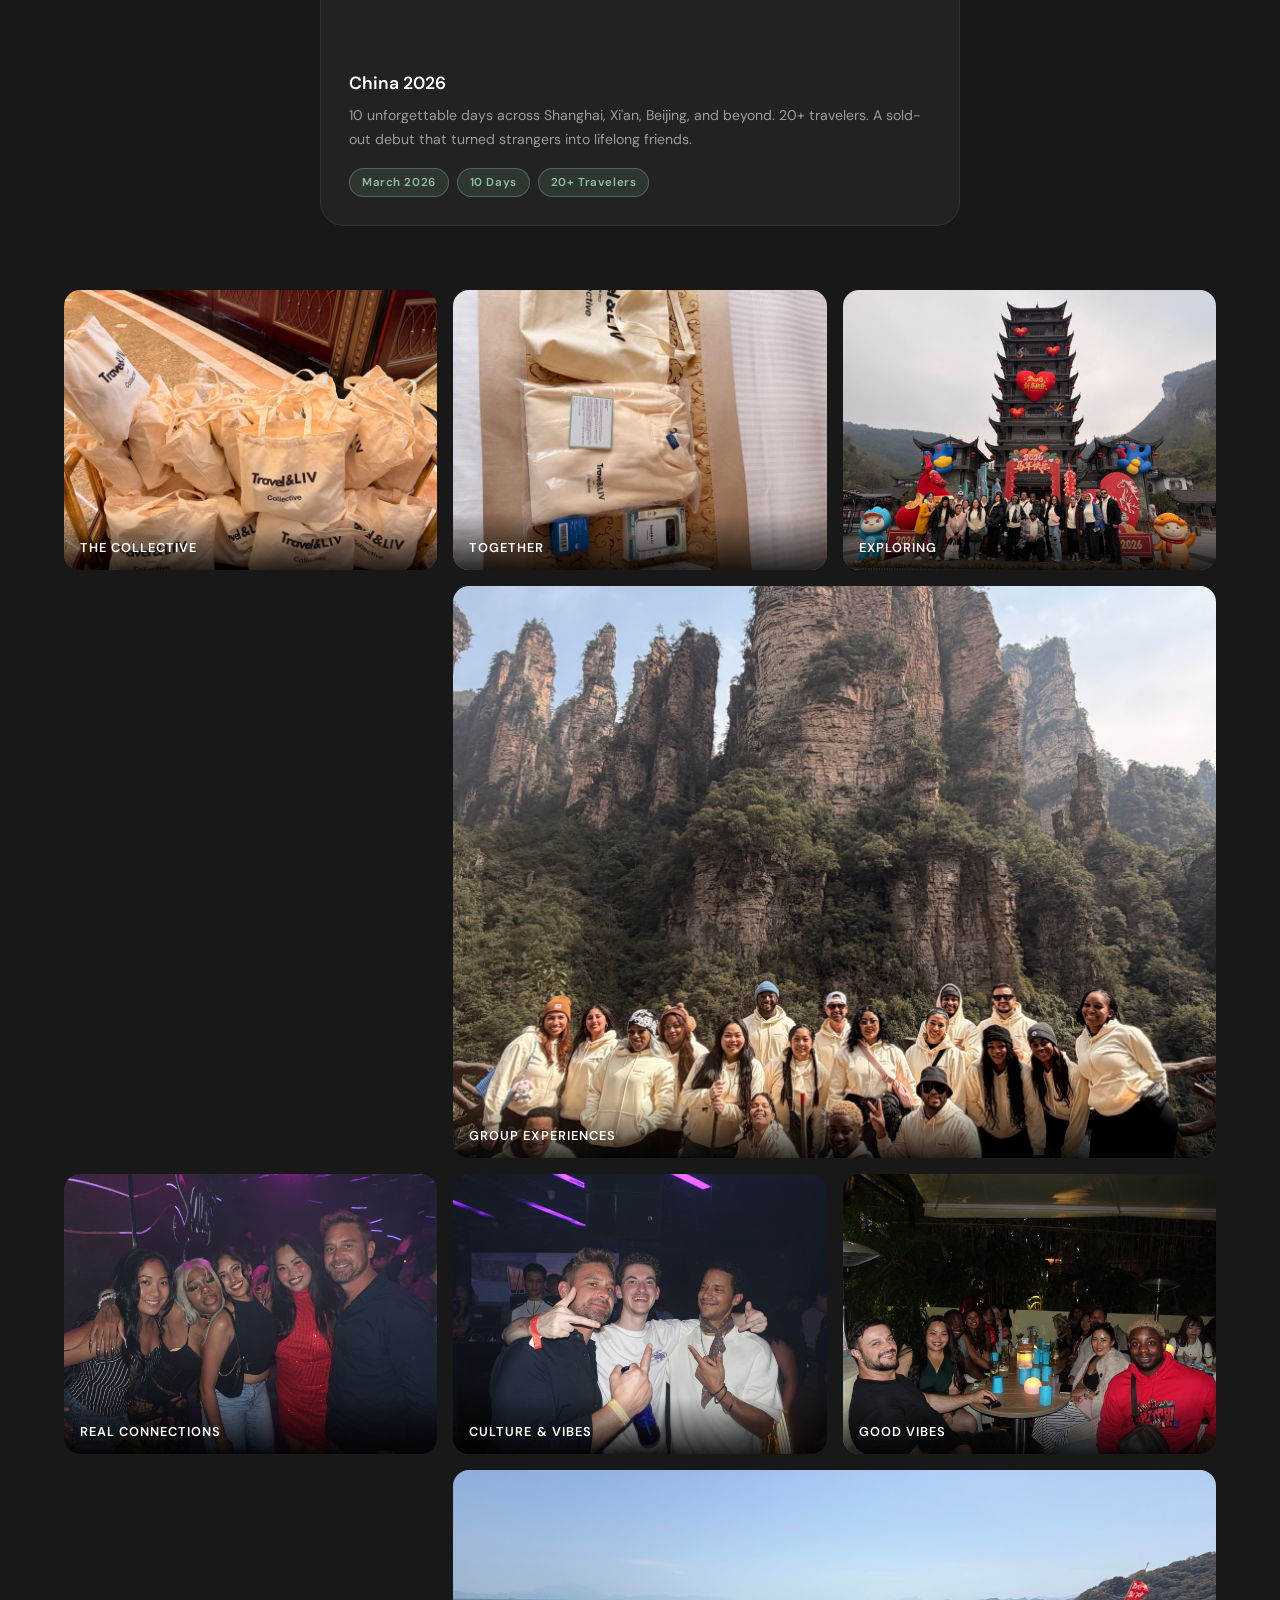
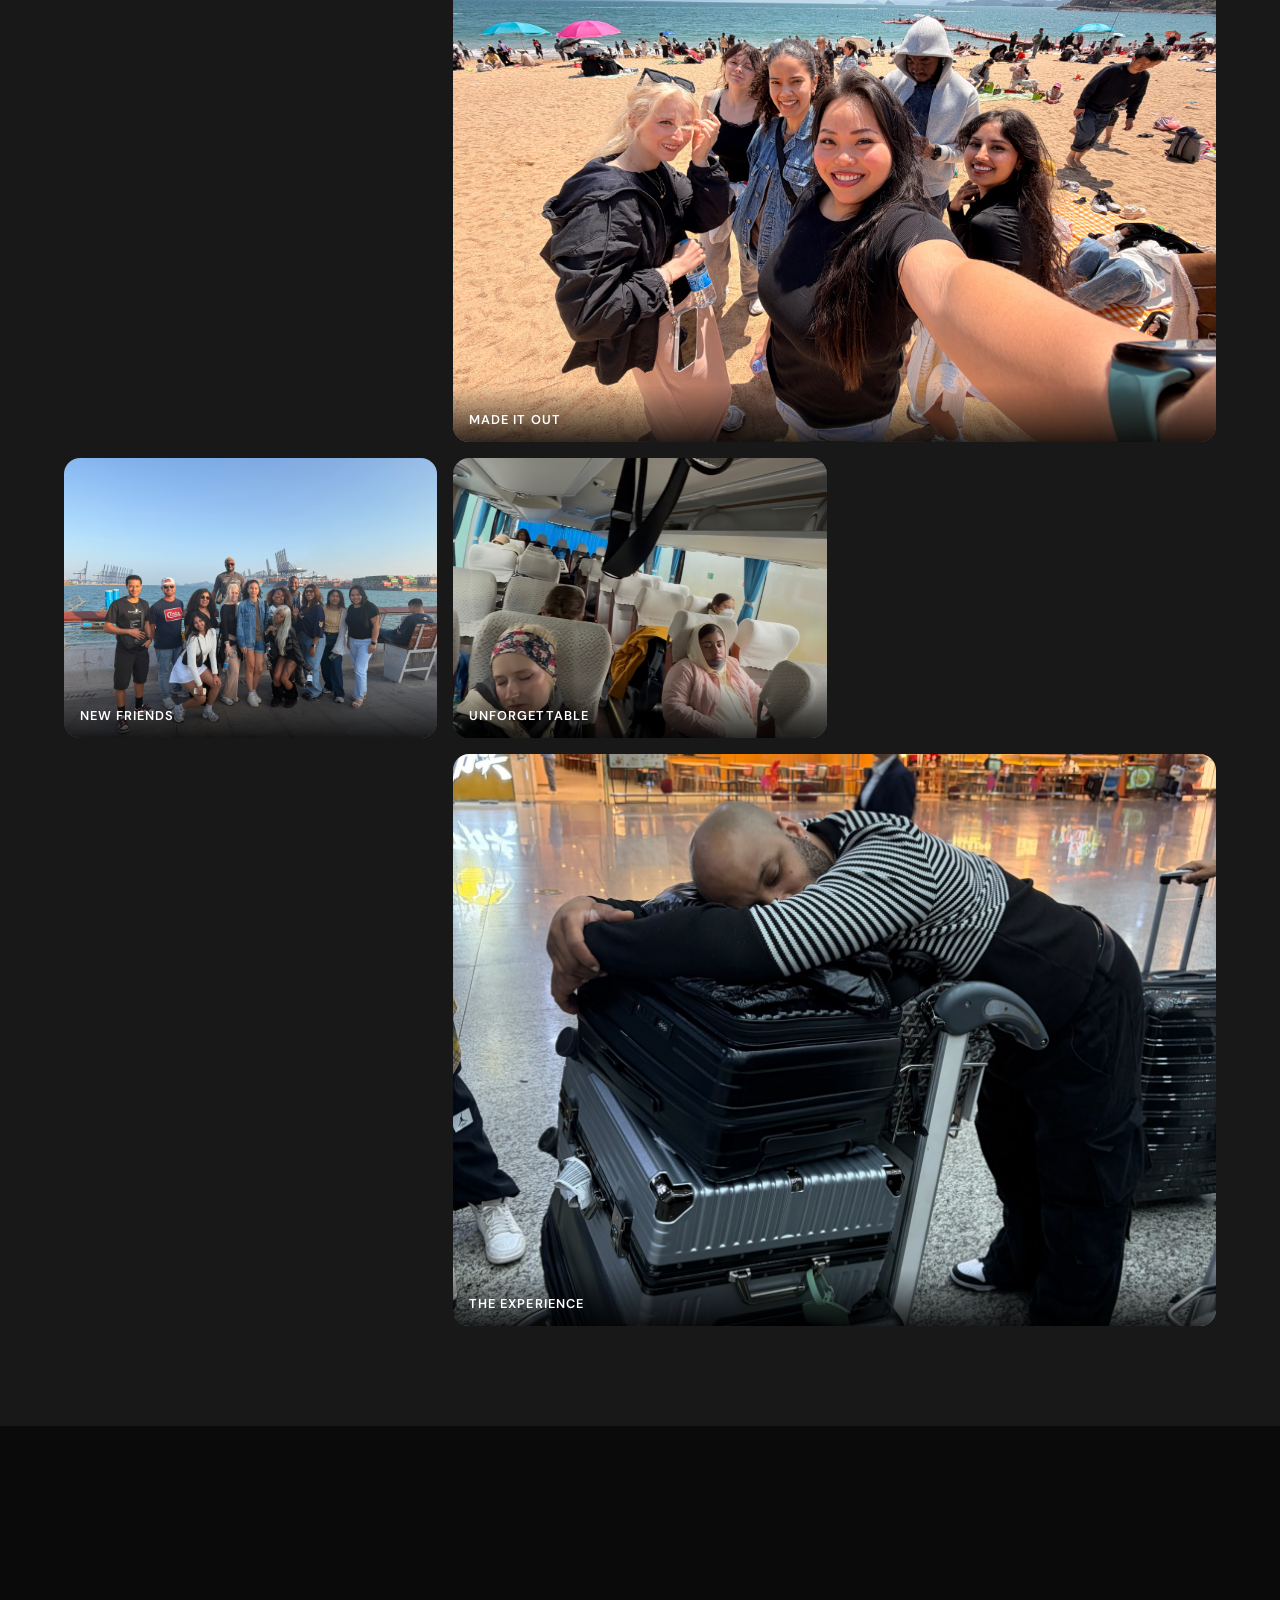
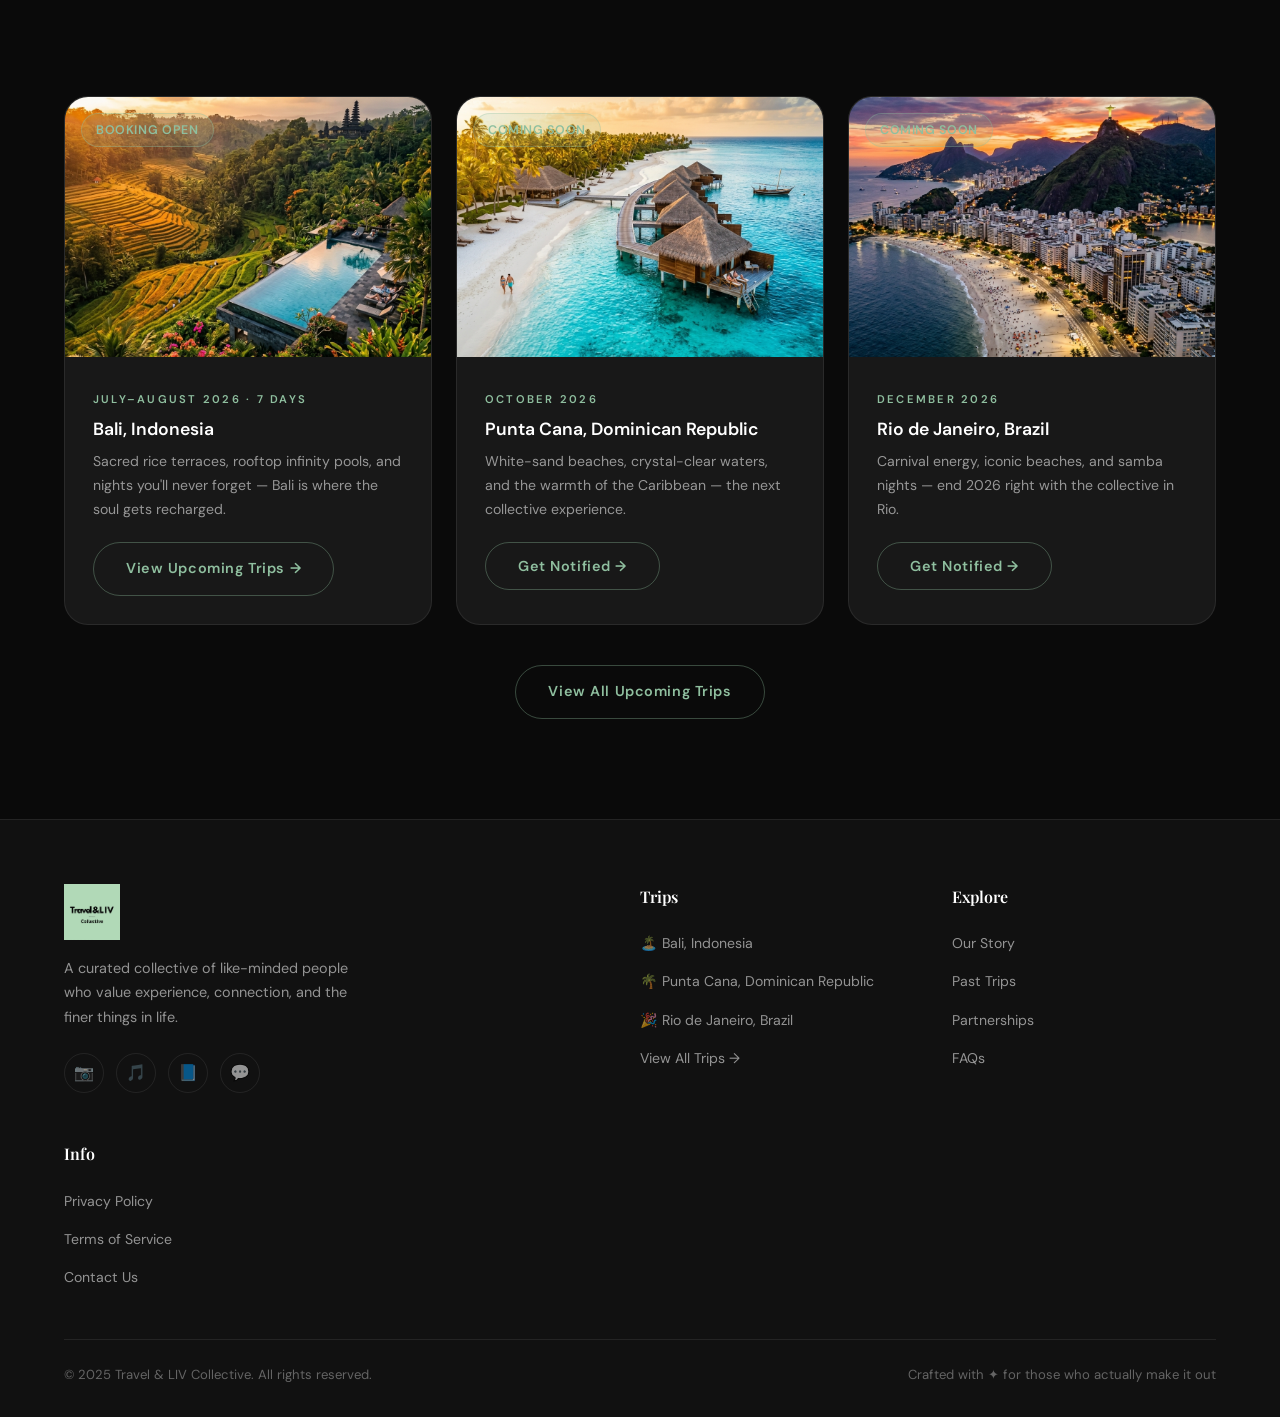
==== commit e3a125e7: "fix: bake SITE_DEST_DEFAULTS into site-defaults.js so all pages work for visitors, fix 404 on puntac" ====
--- a/about.html
+++ b/about.html
@@ -376,6 +376,7 @@
     </footer>
 
     <script src="main.js"></script>
+    <script src="/site-defaults.js"></script>
     <script src="dest-sync.js"></script>
 </body>
 
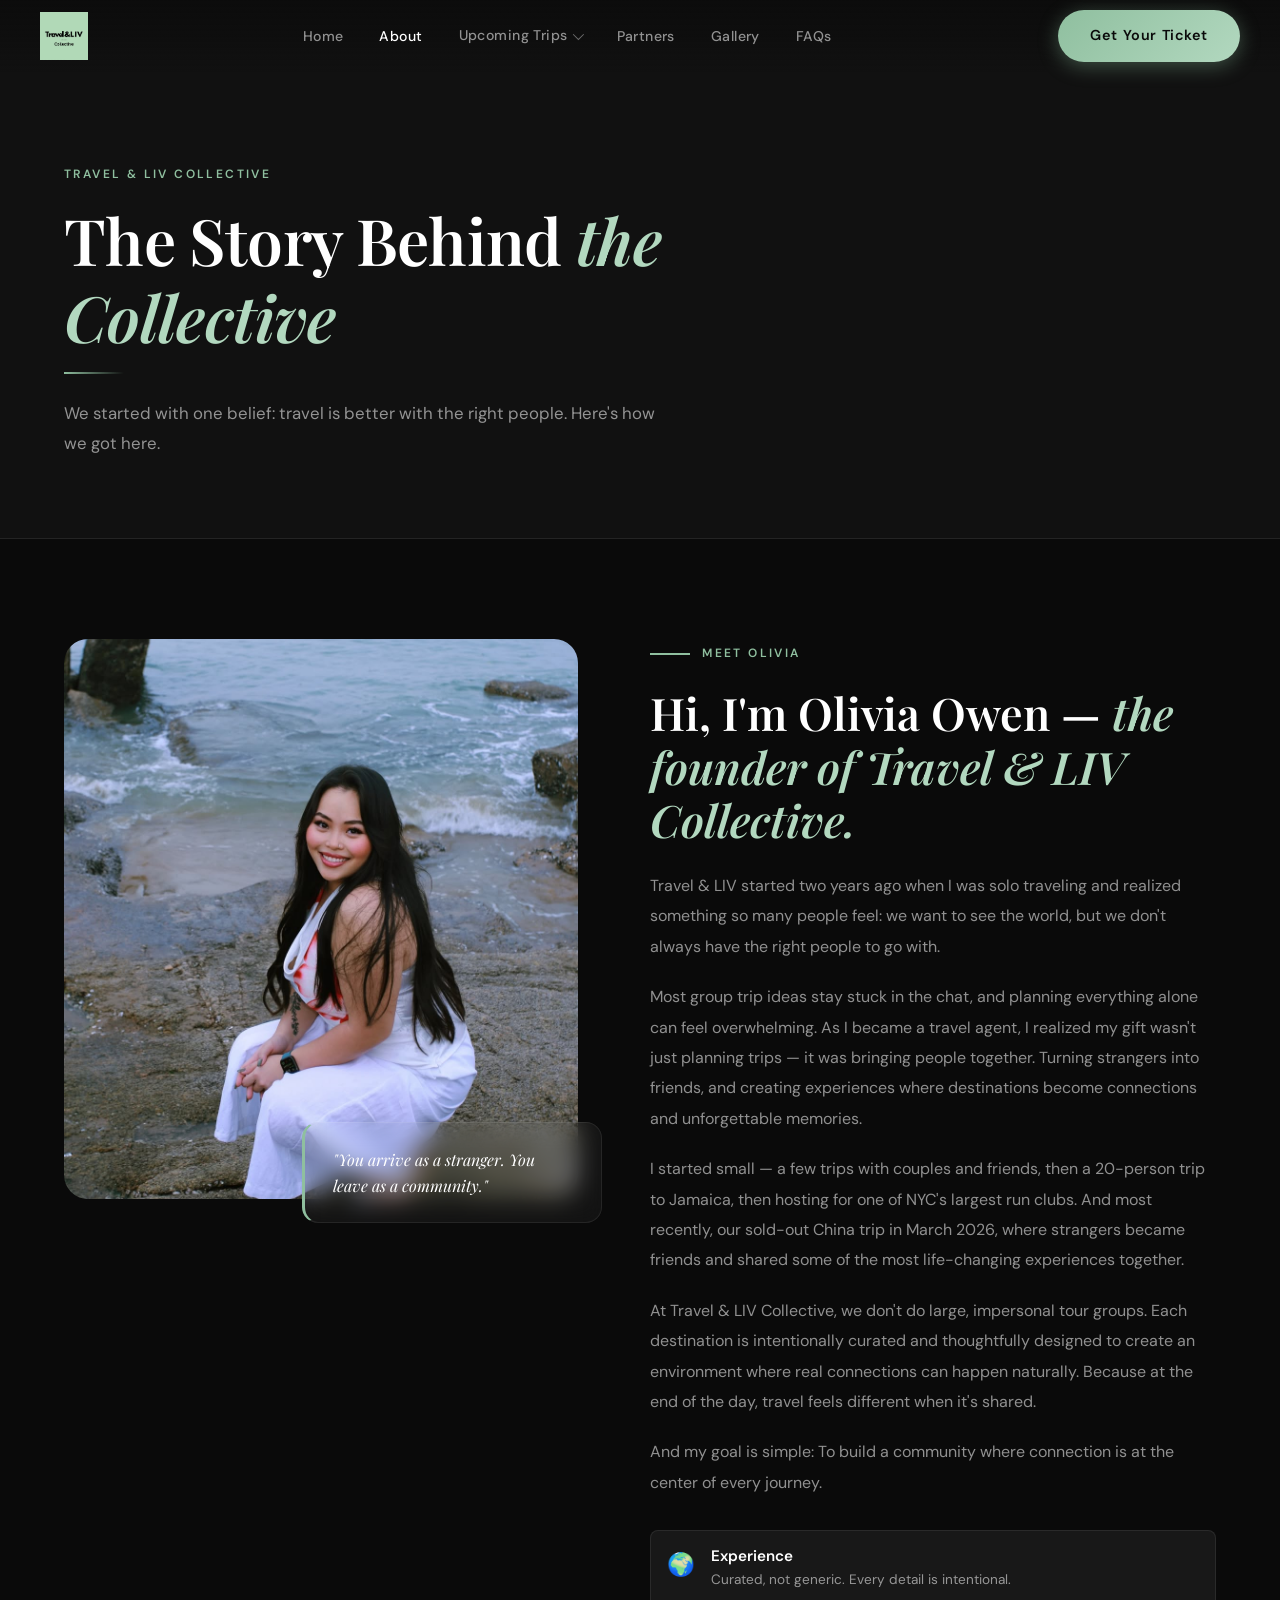
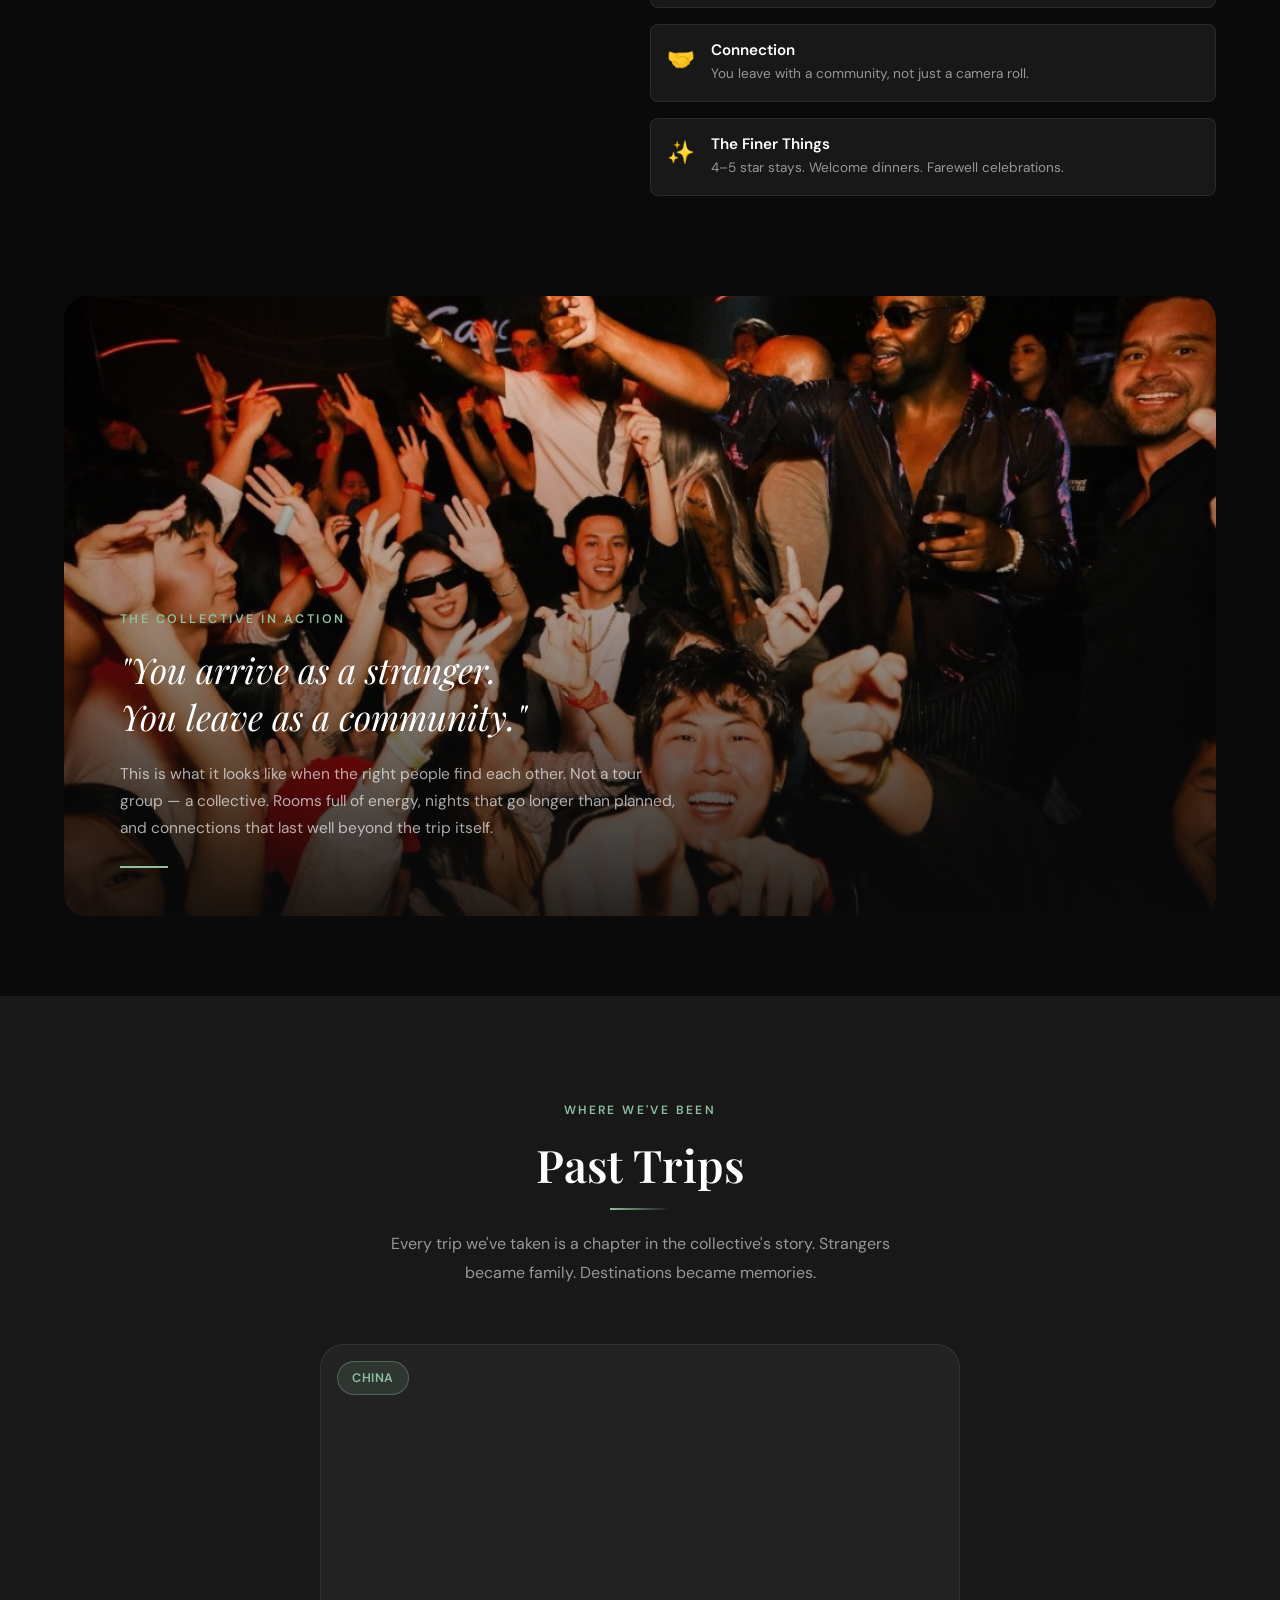
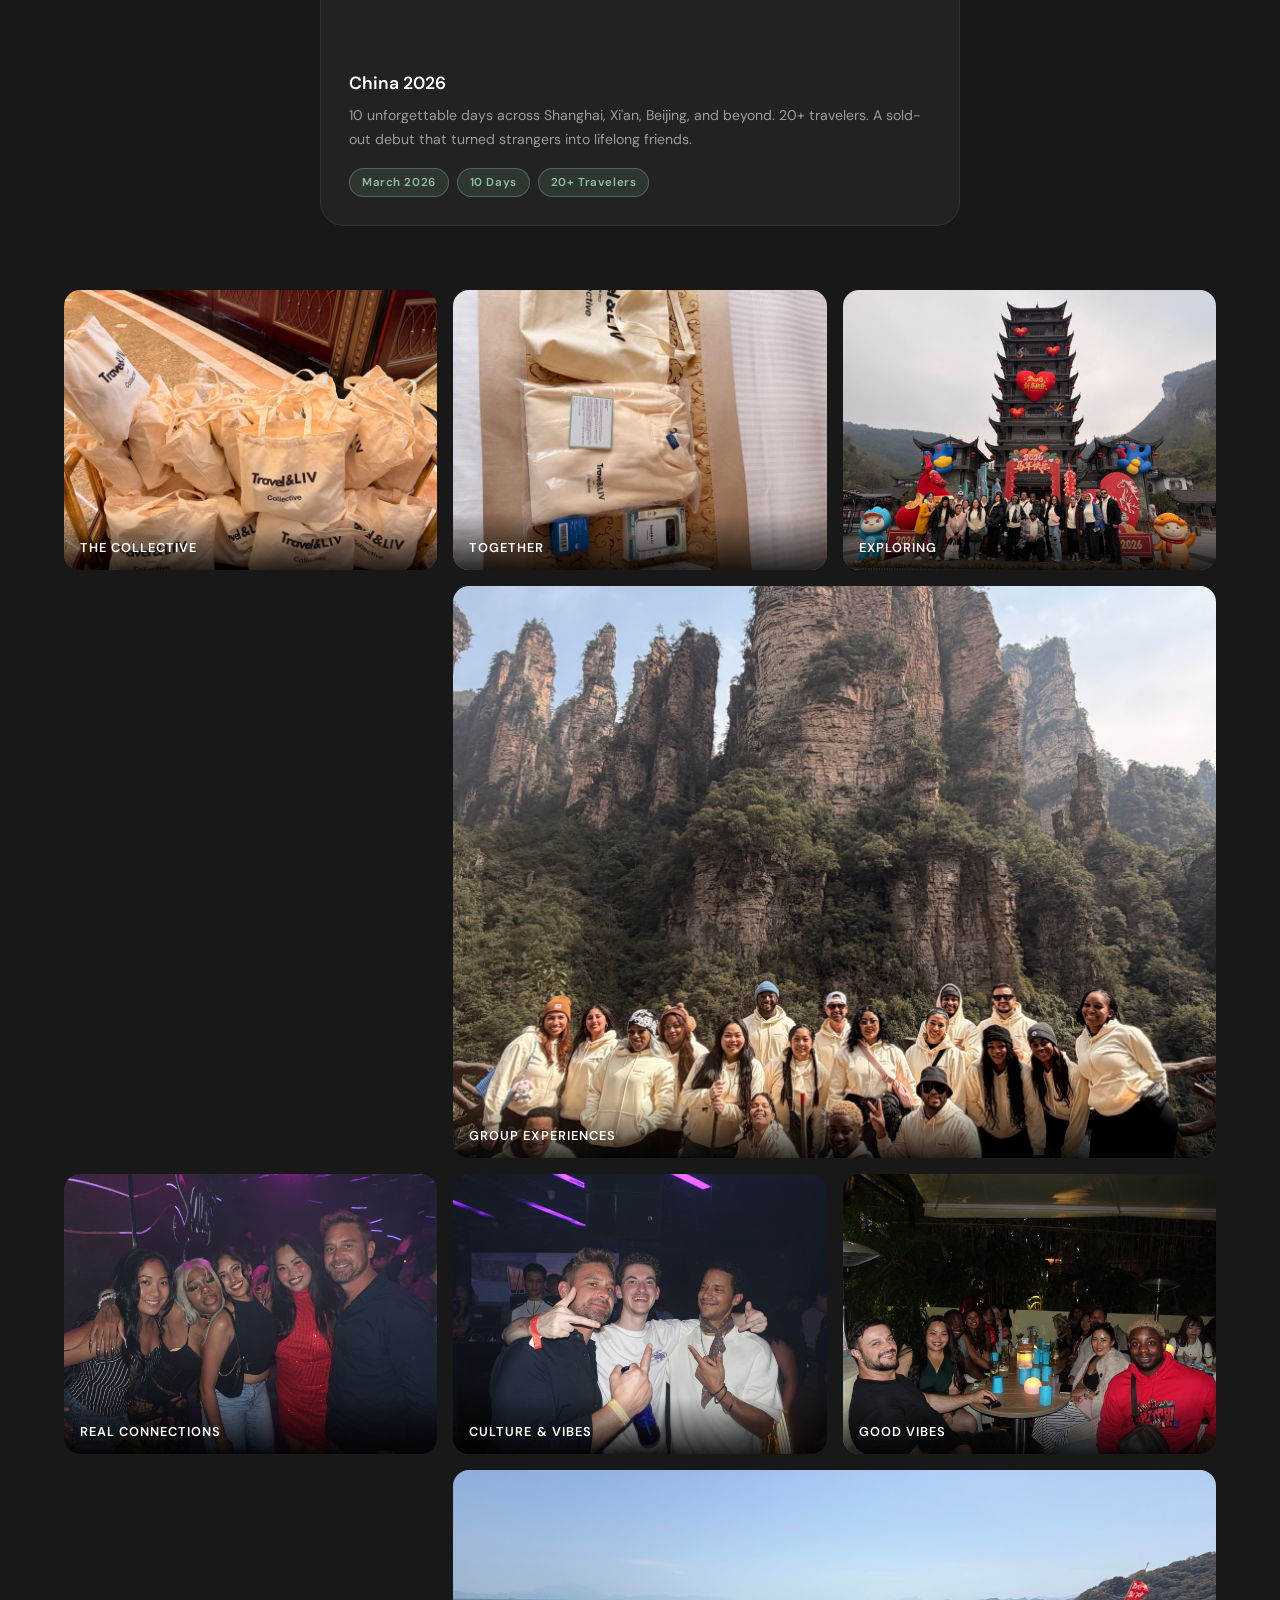
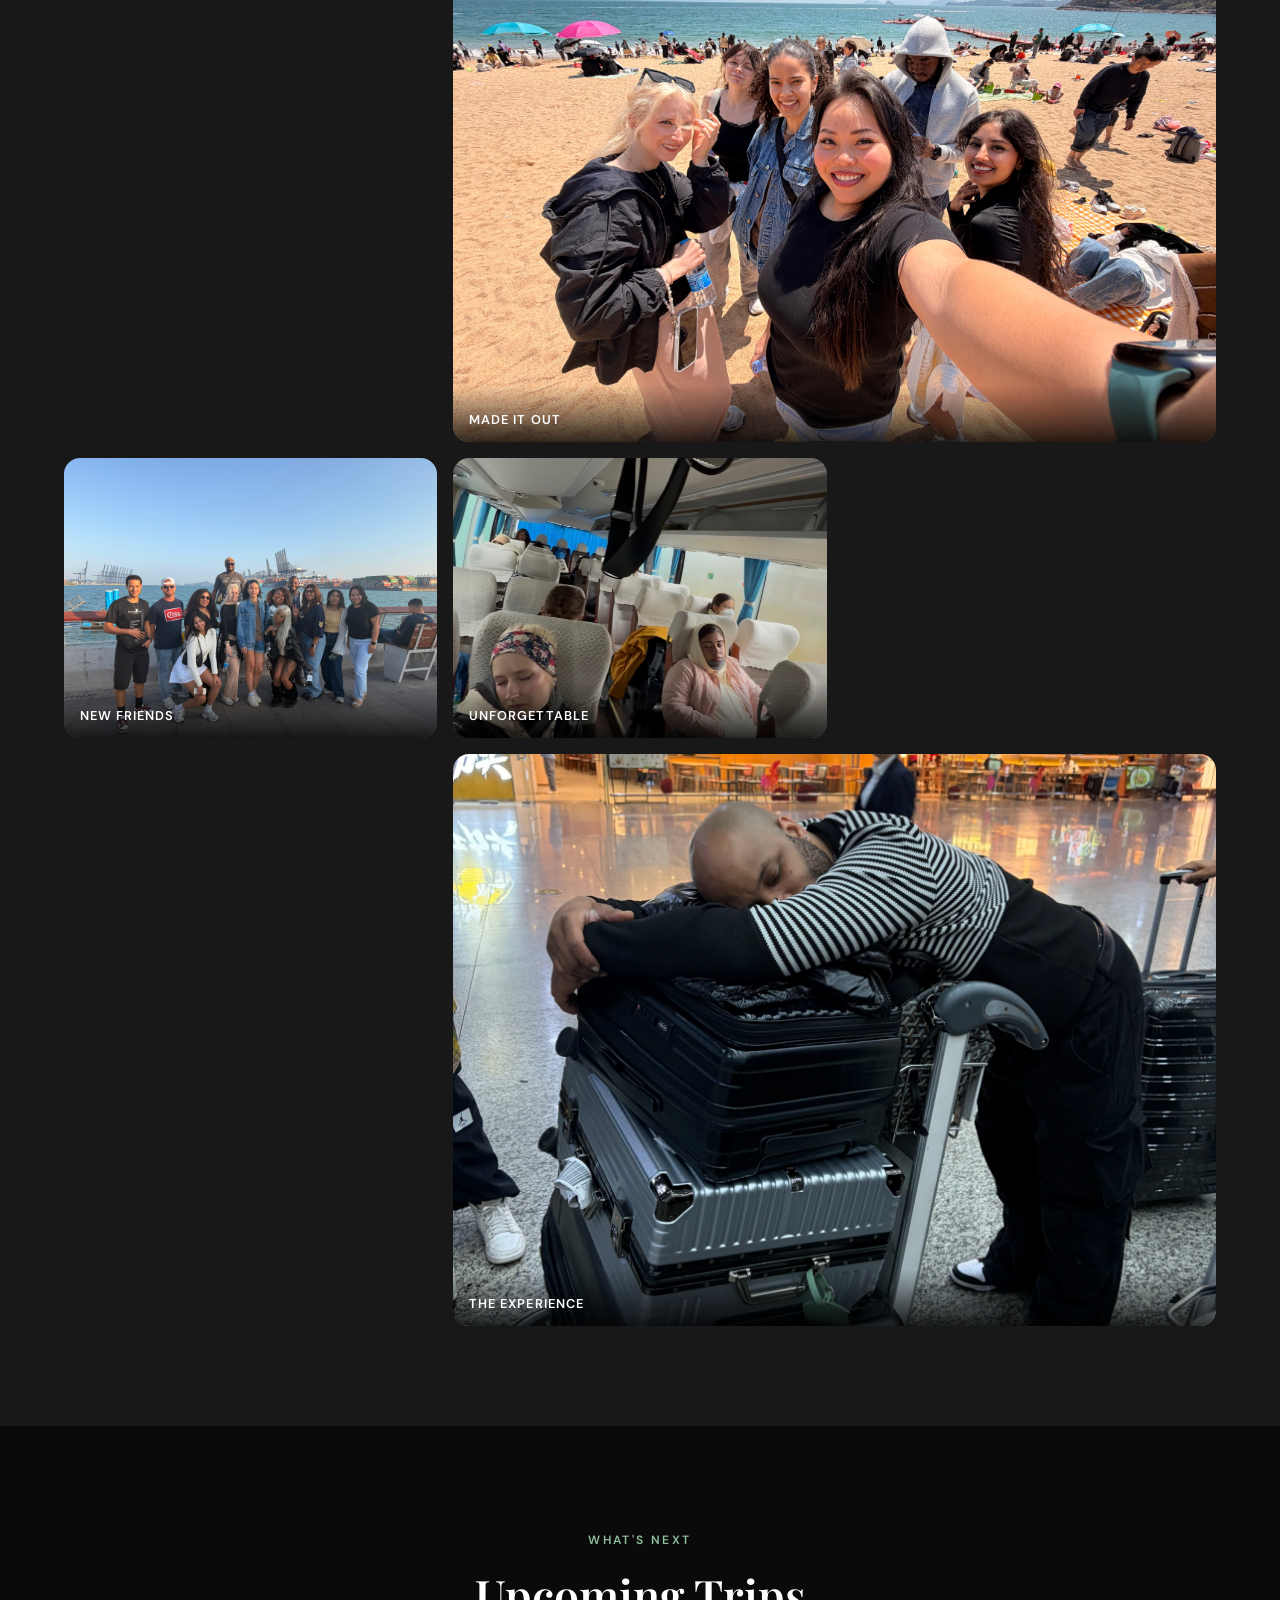
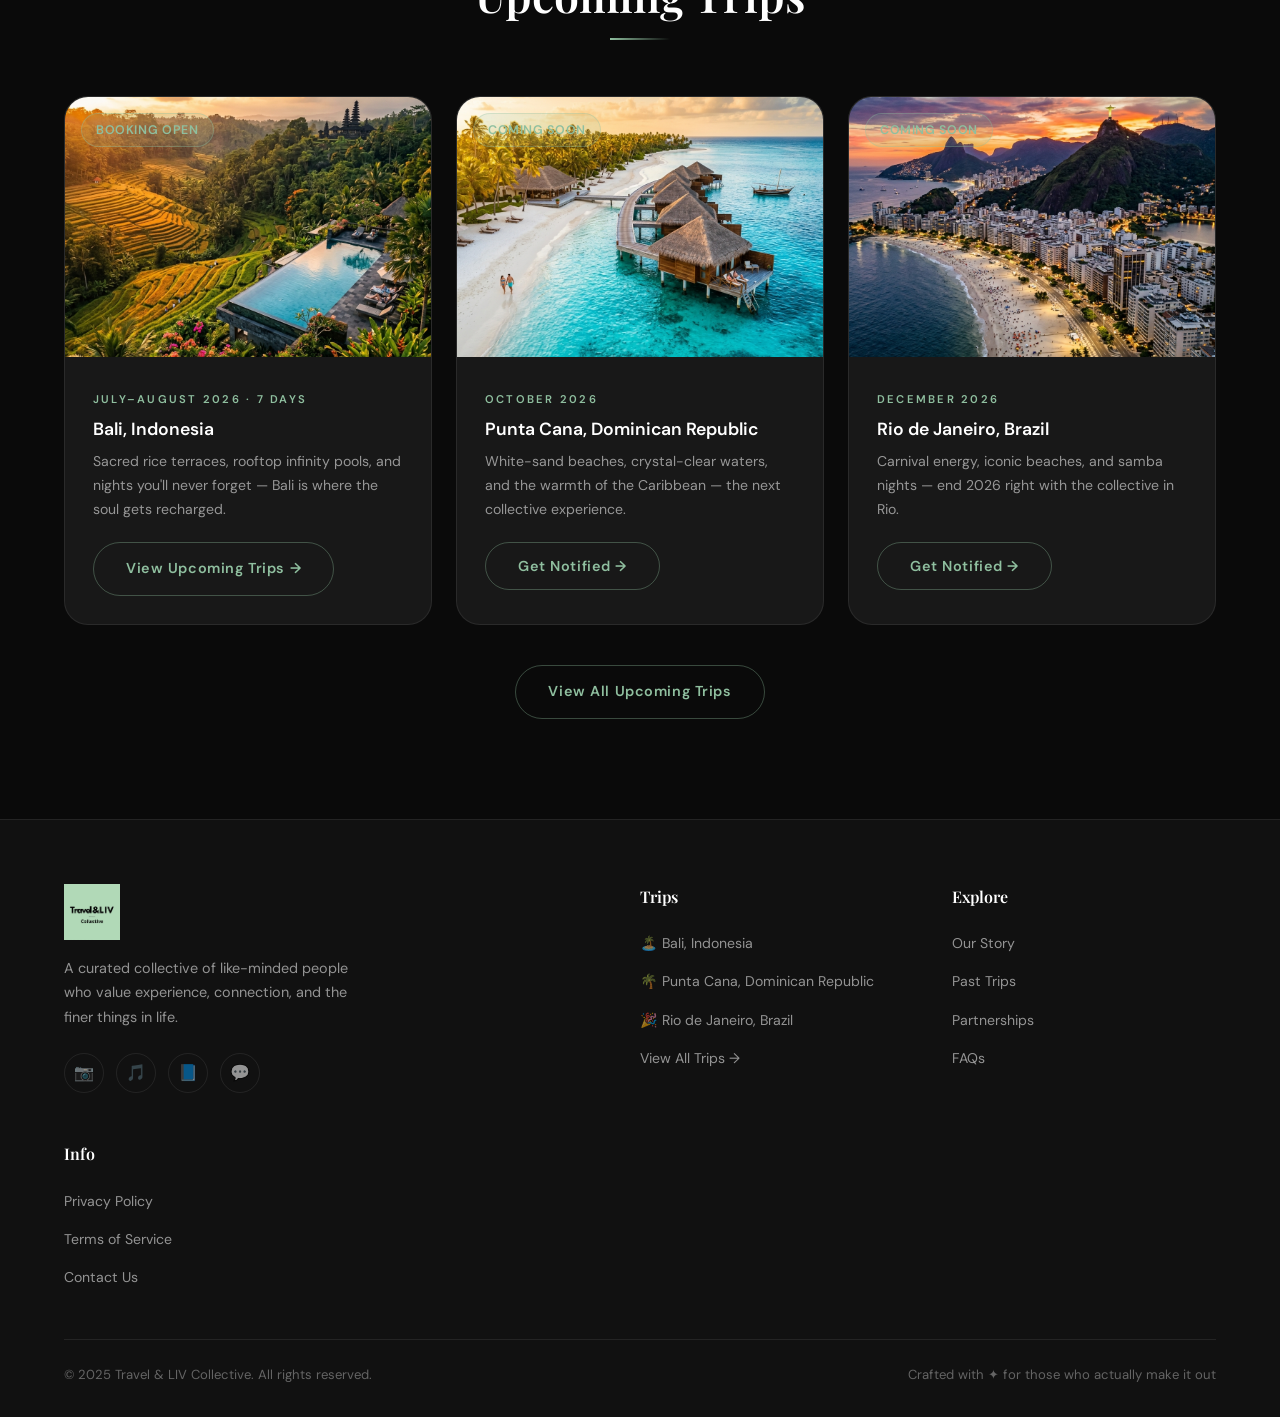
==== commit 822f7a44: "fix: remove /upcomingtrips/ routing — bali→/bali.html, puntacana/rio get real dedicated pages at roo" ====
--- a/about.html
+++ b/about.html
@@ -25,9 +25,9 @@
                 <li class="nav-dropdown">
                 <a href="upcoming.html">Upcoming Trips</a>
                 <div class="nav-dropdown-menu">
-                    <a href="/upcomingtrips/bali"><span class="dd-icon">🏝️</span>Bali, Indonesia<span class="dd-badge">Open</span></a>
-                    <a href="/upcomingtrips/puntacana"><span class="dd-icon">🌴</span>Punta Cana, D.R.</a>
-                    <a href="/upcomingtrips/rio"><span class="dd-icon">🎉</span>Rio de Janeiro</a>
+                    <a href="/bali.html"><span class="dd-icon">🏝️</span>Bali, Indonesia<span class="dd-badge">Open</span></a>
+                    <a href="/puntacana.html"><span class="dd-icon">🌴</span>Punta Cana, D.R.</a>
+                    <a href="/rio.html"><span class="dd-icon">🎉</span>Rio de Janeiro</a>
                     <div class="nav-dropdown-divider"></div>
                     <a href="upcoming.html"><span class="dd-icon">✈️</span>View All Trips</a>
                 </div>
@@ -341,9 +341,9 @@
                         <li class="nav-dropdown">
                 <a href="upcoming.html">Upcoming Trips</a>
                 <div class="nav-dropdown-menu">
-                    <a href="/upcomingtrips/bali"><span class="dd-icon">🏝️</span>Bali, Indonesia<span class="dd-badge">Open</span></a>
-                    <a href="/upcomingtrips/puntacana"><span class="dd-icon">🌴</span>Punta Cana, D.R.</a>
-                    <a href="/upcomingtrips/rio"><span class="dd-icon">🎉</span>Rio de Janeiro</a>
+                    <a href="/bali.html"><span class="dd-icon">🏝️</span>Bali, Indonesia<span class="dd-badge">Open</span></a>
+                    <a href="/puntacana.html"><span class="dd-icon">🌴</span>Punta Cana, D.R.</a>
+                    <a href="/rio.html"><span class="dd-icon">🎉</span>Rio de Janeiro</a>
                     <div class="nav-dropdown-divider"></div>
                     <a href="upcoming.html"><span class="dd-icon">✈️</span>View All Trips</a>
                 </div>
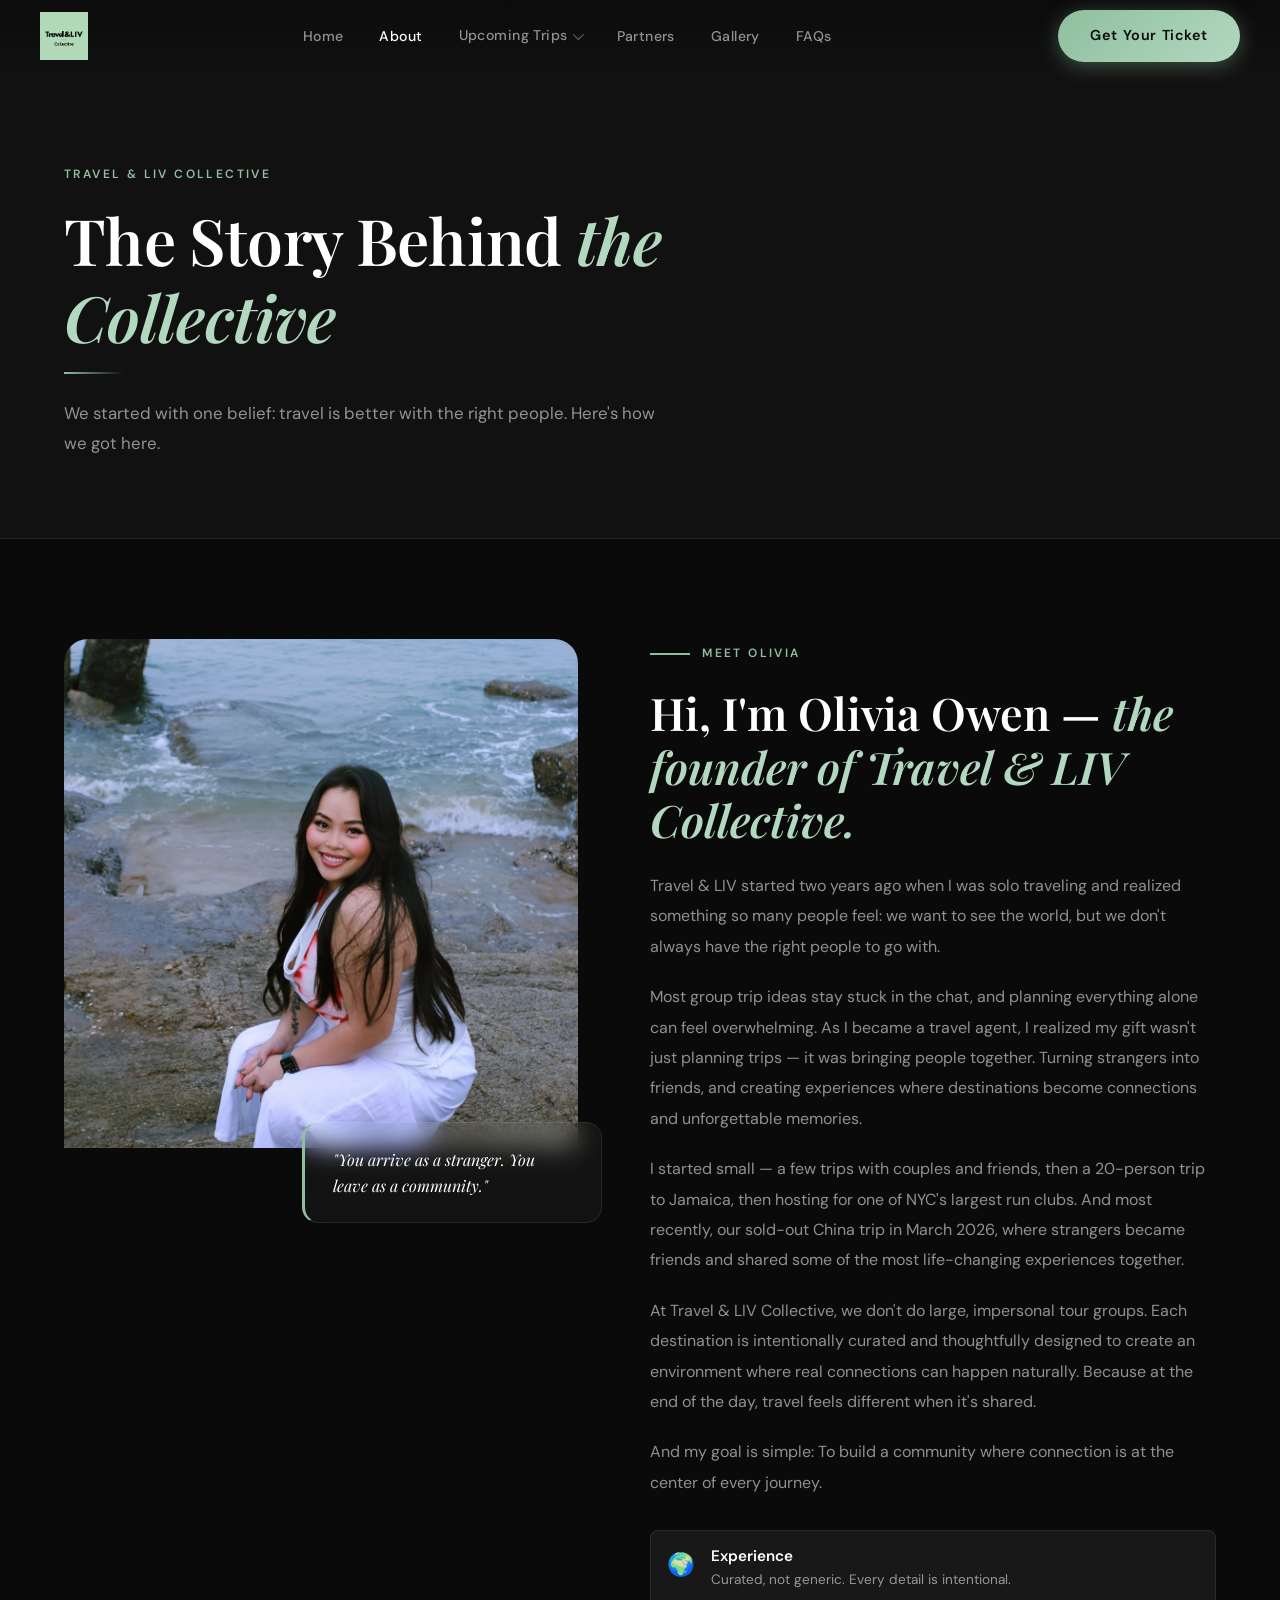
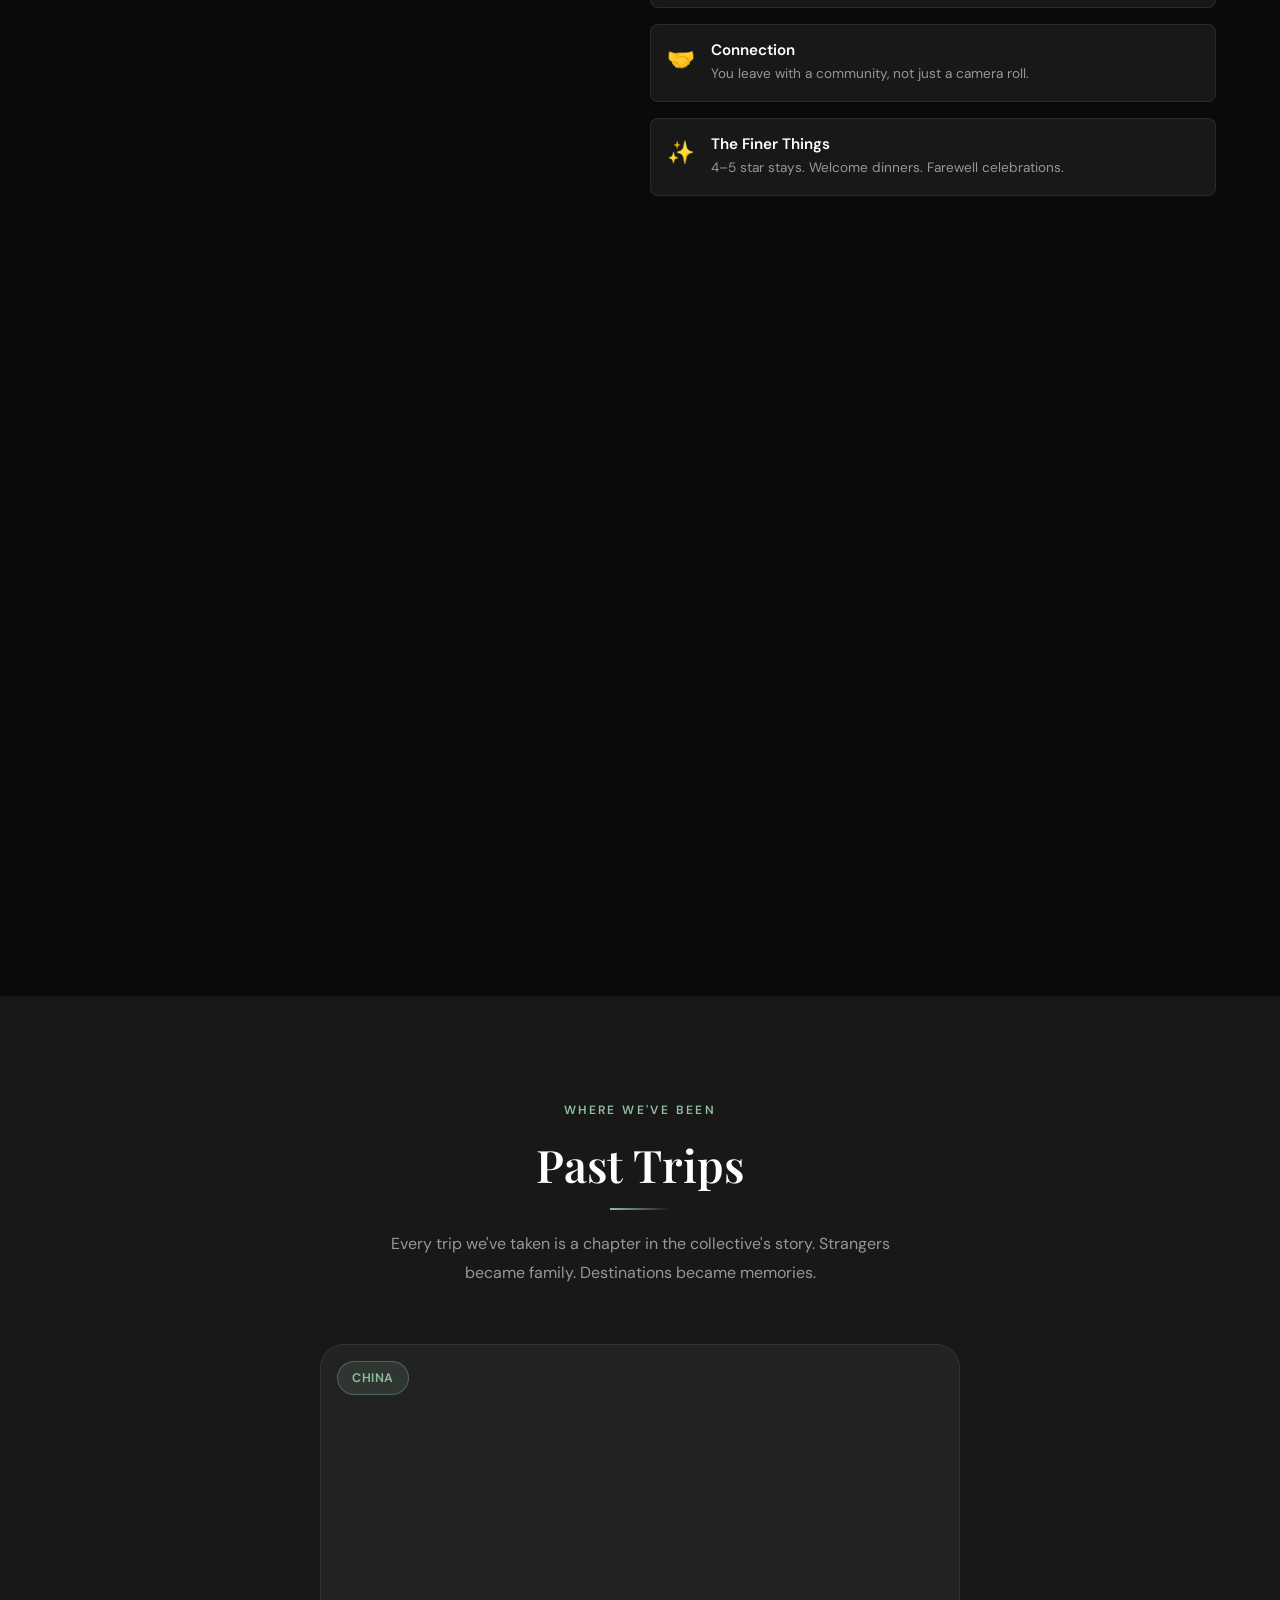
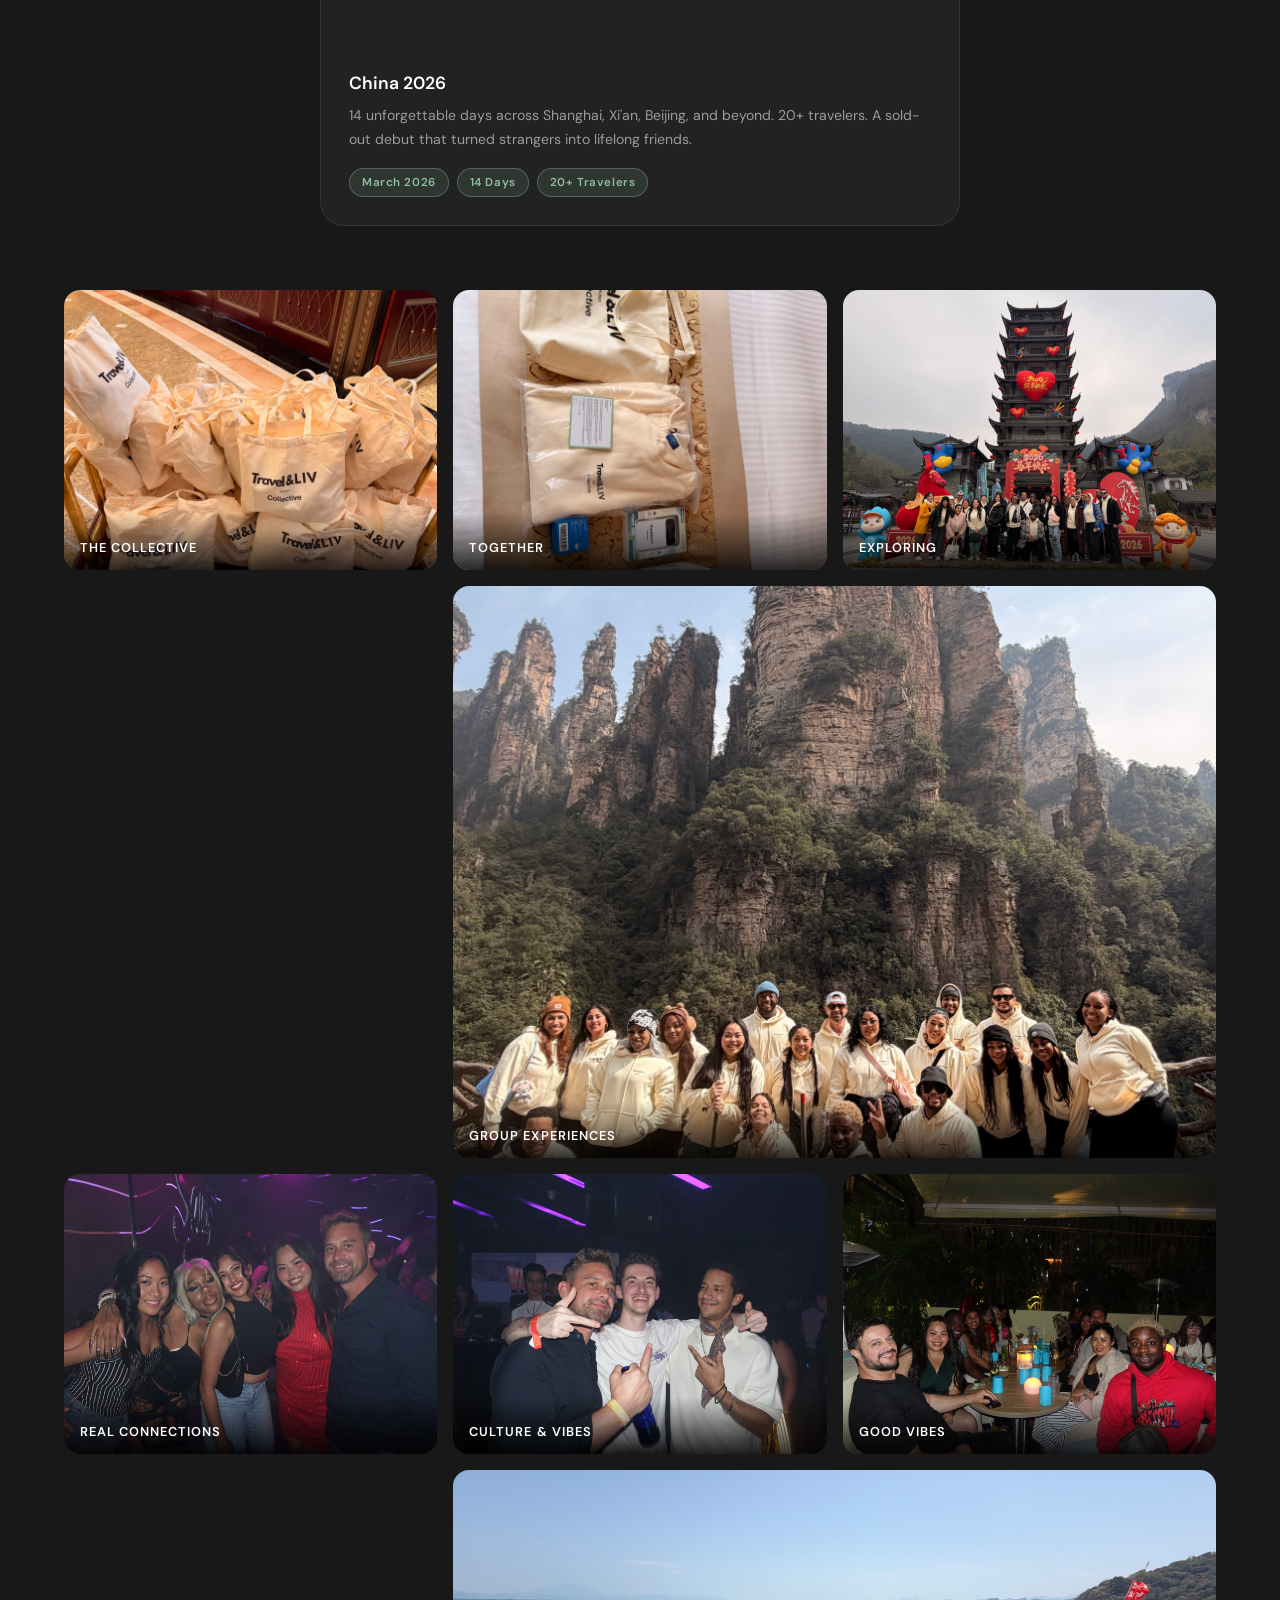
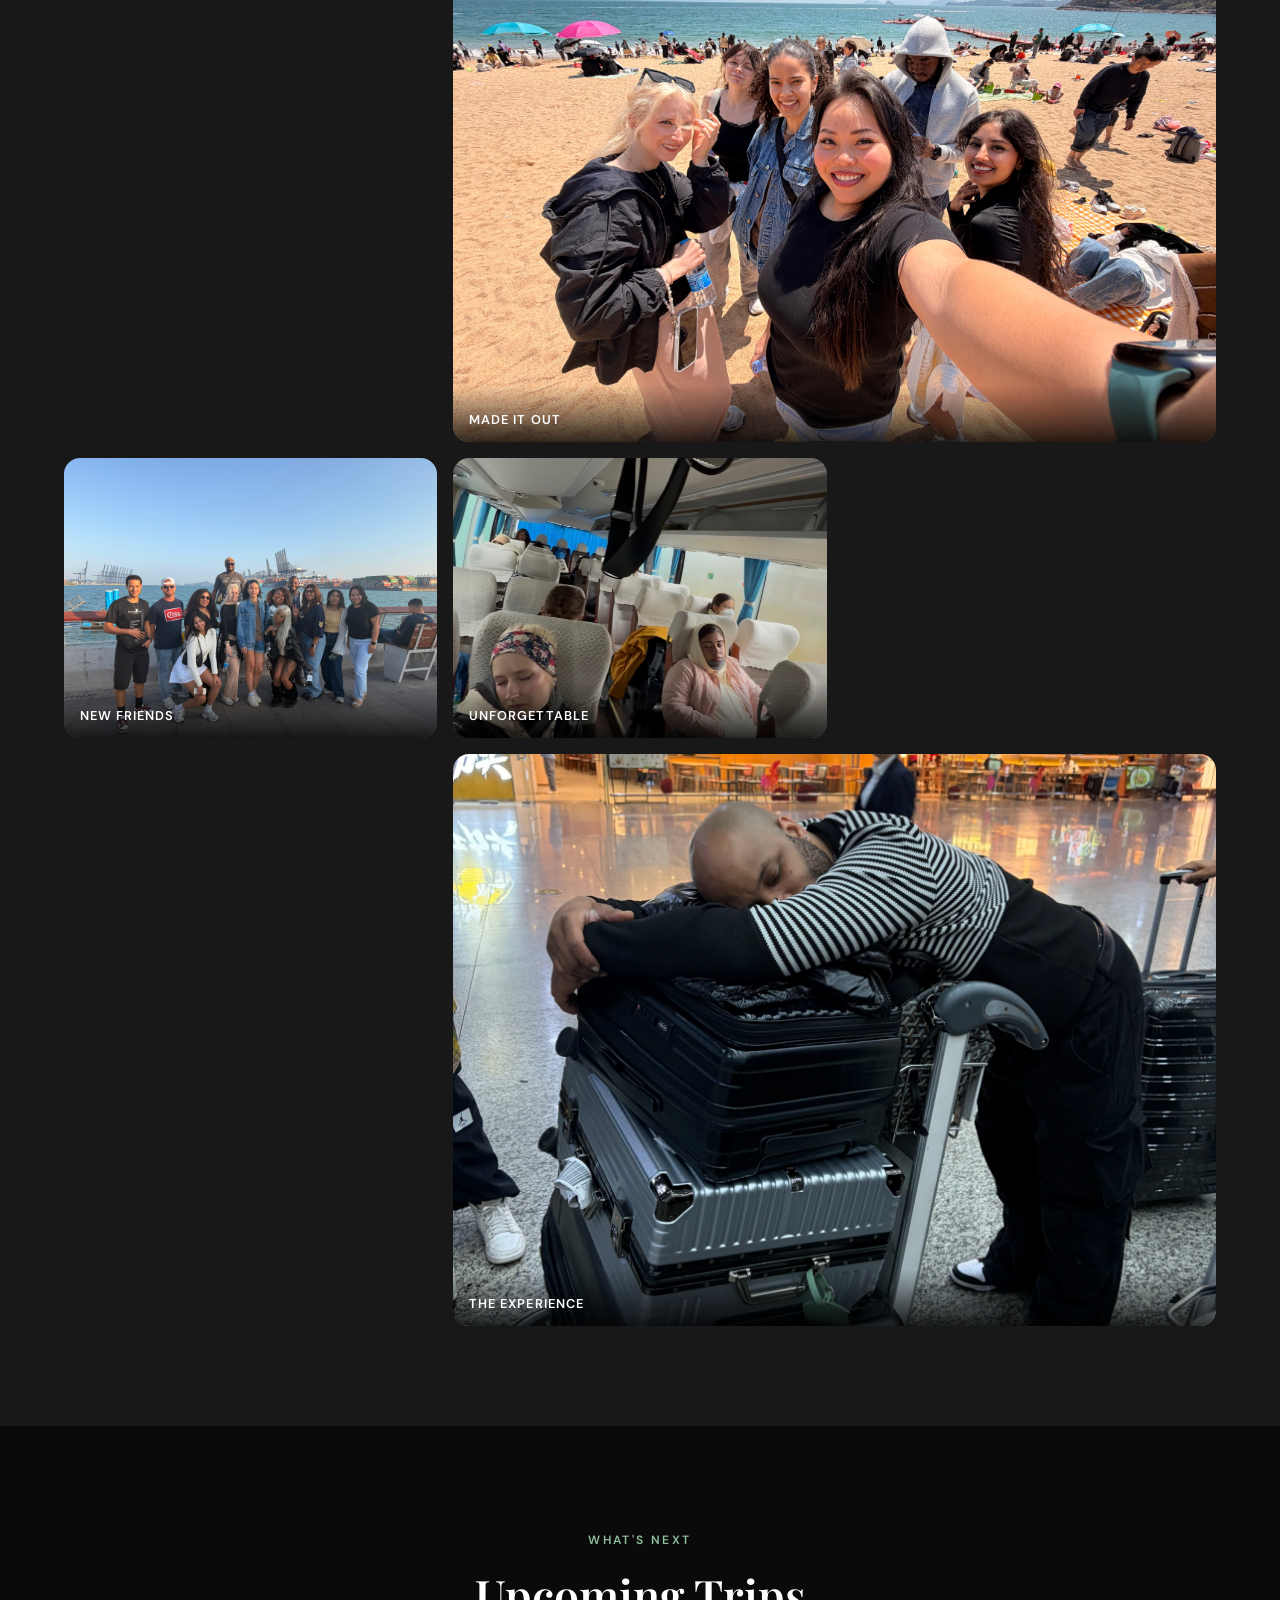
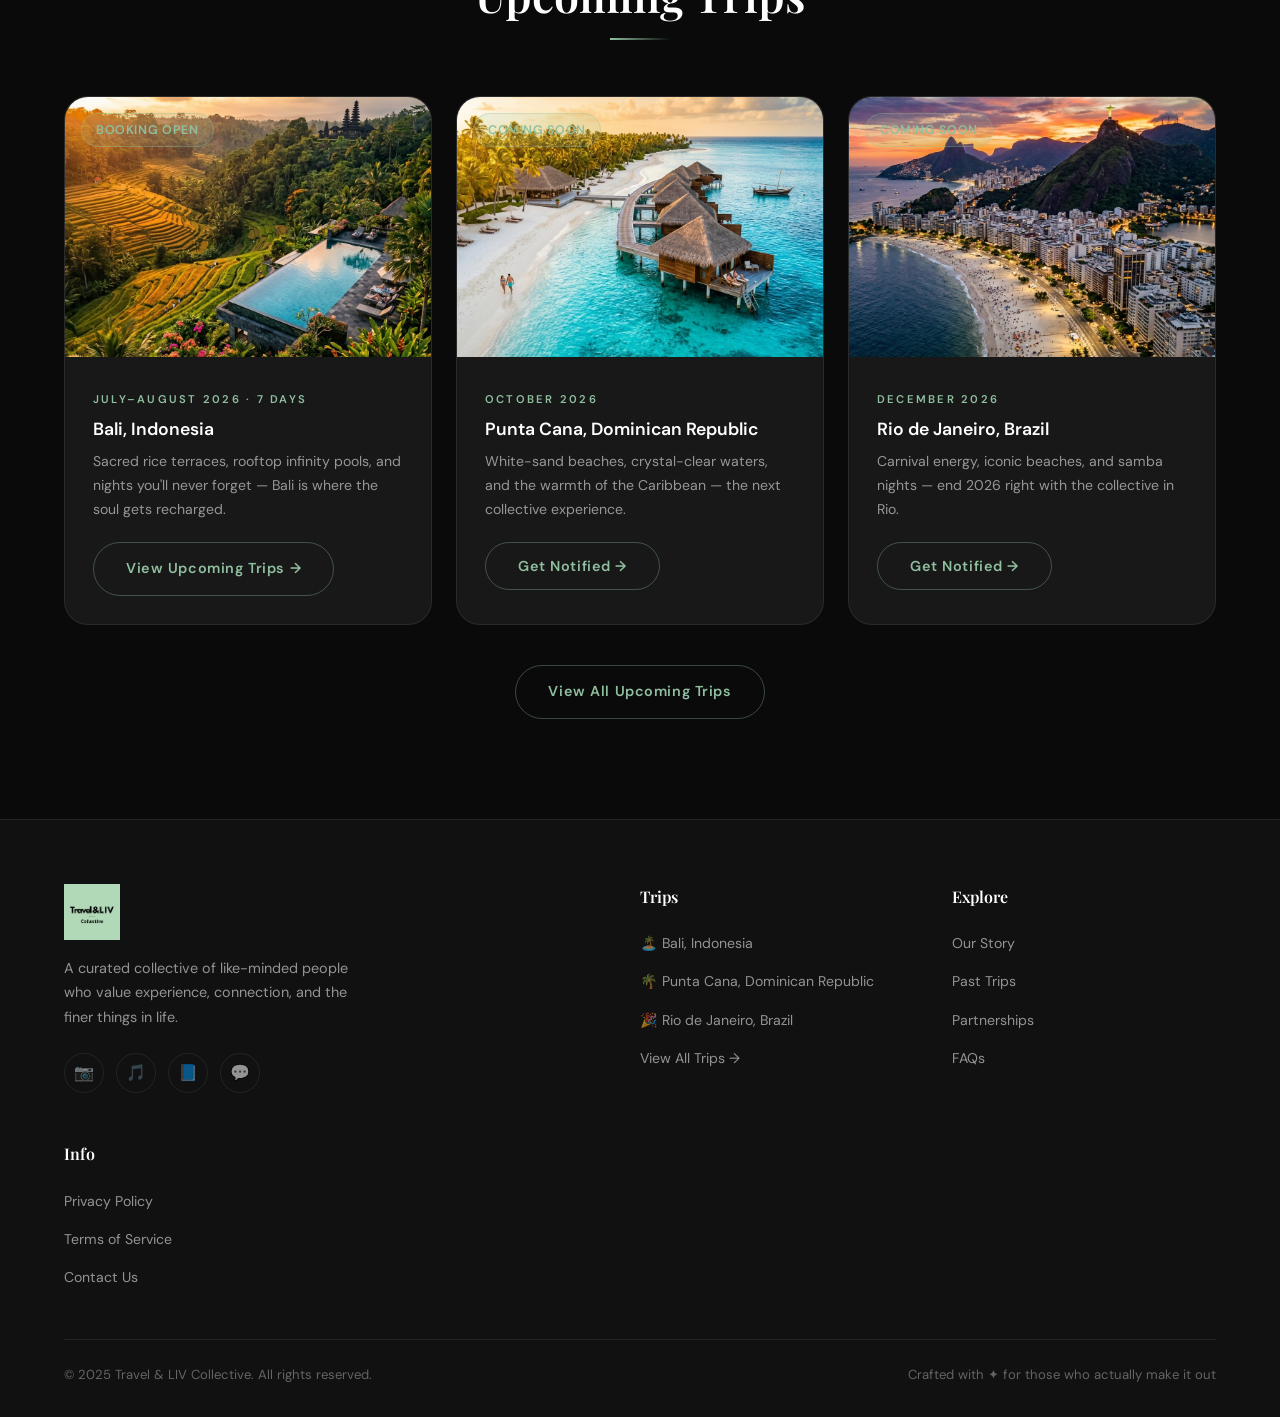
==== commit 91824feb: "feat: add About Page admin panel — bio editor, past trips manager, auto-archive from upcoming trips" ====
--- a/about.html
+++ b/about.html
@@ -10,6 +10,7 @@
     <link rel="stylesheet" href="styles.css" />
     <link rel="stylesheet" href="about.css" />
     <script src="tracking.js"></script>
+    <script src="site-config.js"></script>
 </head>
 
 <body>
@@ -23,15 +24,16 @@
                 <li><a href="index.html">Home</a></li>
                 <li><a href="about.html" class="active">About</a></li>
                 <li class="nav-dropdown">
-                <a href="upcoming.html">Upcoming Trips</a>
-                <div class="nav-dropdown-menu">
-                    <a href="/bali.html"><span class="dd-icon">🏝️</span>Bali, Indonesia<span class="dd-badge">Open</span></a>
-                    <a href="/puntacana.html"><span class="dd-icon">🌴</span>Punta Cana, D.R.</a>
-                    <a href="/rio.html"><span class="dd-icon">🎉</span>Rio de Janeiro</a>
-                    <div class="nav-dropdown-divider"></div>
-                    <a href="upcoming.html"><span class="dd-icon">✈️</span>View All Trips</a>
-                </div>
-            </li>
+                    <a href="upcoming.html">Upcoming Trips</a>
+                    <div class="nav-dropdown-menu">
+                        <a href="/bali.html"><span class="dd-icon">🏝️</span>Bali, Indonesia<span
+                                class="dd-badge">Open</span></a>
+                        <a href="/puntacana.html"><span class="dd-icon">🌴</span>Punta Cana, D.R.</a>
+                        <a href="/rio.html"><span class="dd-icon">🎉</span>Rio de Janeiro</a>
+                        <div class="nav-dropdown-divider"></div>
+                        <a href="upcoming.html"><span class="dd-icon">✈️</span>View All Trips</a>
+                    </div>
+                </li>
                 <li><a href="partnerships.html">Partners</a></li>
                 <li><a href="gallery.html">Gallery</a></li>
                 <li><a href="faqs.html">FAQs</a></li>
@@ -48,7 +50,19 @@
         <button class="mobile-nav-close" id="mobileNavClose" aria-label="Close menu">✕</button>
         <a href="index.html">Home</a>
         <a href="about.html">About</a>
-        <a href="upcoming.html">Upcoming Trips</a>
+        <div class="mobile-nav-accordion">
+            <button class="mobile-nav-accordion-trigger"
+                onclick="this.classList.toggle('open');this.nextElementSibling.classList.toggle('open')">
+                Upcoming Trips <span class="mob-arrow">&#9662;</span>
+            </button>
+            <div class="mobile-nav-accordion-items">
+                <a href="/bali.html">🏝️ Bali, Indonesia <span
+                        style="background:var(--teal);color:#111;font-size:0.6rem;font-weight:700;padding:2px 8px;border-radius:999px;margin-left:4px;">Open</span></a>
+                <a href="/puntacana.html">🌴 Punta Cana, D.R.</a>
+                <a href="/rio.html">🎉 Rio de Janeiro</a>
+                <a href="/upcoming.html">✈️ View All Trips</a>
+            </div>
+        </div>
         <a href="partnerships.html">Partners</a>
         <a href="gallery.html">Gallery</a>
         <a href="faqs.html">FAQs</a>
@@ -77,35 +91,35 @@
                     <img src="olivia_photo.jpg" alt="Olivia Owen — Founder of Travel & LIV Collective"
                         class="story-img" />
                     <div class="story-quote glass">
-                        <p>"You arrive as a stranger. You leave as a community."</p>
+                        <p id="about-founder-quote">"You arrive as a stranger. You leave as a community."</p>
                     </div>
                 </div>
                 <div class="story-text reveal">
                     <span class="eyebrow"><span class="gold-line"></span>Meet Olivia</span>
                     <h2 class="display-md" style="margin:20px 0 24px;">Hi, I'm Olivia Owen — <em>the founder of Travel &
                             LIV Collective.</em></h2>
-                    <p class="text-muted" style="font-size:1rem;line-height:1.9;margin-bottom:20px;">
+                    <p class="text-muted" id="about-p1" style="font-size:1rem;line-height:1.9;margin-bottom:20px;">
                         Travel & LIV started two years ago when I was solo traveling and realized something so many
                         people feel: we want to see the world, but we don't always have the right people to go with.
                     </p>
-                    <p class="text-muted" style="font-size:1rem;line-height:1.9;margin-bottom:20px;">
+                    <p class="text-muted" id="about-p2" style="font-size:1rem;line-height:1.9;margin-bottom:20px;">
                         Most group trip ideas stay stuck in the chat, and planning everything alone can feel
                         overwhelming. As I became a travel agent, I realized my gift wasn't just planning trips — it was
                         bringing people together. Turning strangers into friends, and creating experiences where
                         destinations become connections and unforgettable memories.
                     </p>
-                    <p class="text-muted" style="font-size:1rem;line-height:1.9;margin-bottom:20px;">
+                    <p class="text-muted" id="about-p3" style="font-size:1rem;line-height:1.9;margin-bottom:20px;">
                         I started small — a few trips with couples and friends, then a 20-person trip to Jamaica, then
                         hosting for one of NYC's largest run clubs. And most recently, our sold-out China trip in March
                         2026, where strangers became friends and shared some of the most life-changing experiences
                         together.
                     </p>
-                    <p class="text-muted" style="font-size:1rem;line-height:1.9;margin-bottom:20px;">
+                    <p class="text-muted" id="about-p4" style="font-size:1rem;line-height:1.9;margin-bottom:20px;">
                         At Travel & LIV Collective, we don't do large, impersonal tour groups. Each destination is
                         intentionally curated and thoughtfully designed to create an environment where real connections
                         can happen naturally. Because at the end of the day, travel feels different when it's shared.
                     </p>
-                    <p class="text-muted" style="font-size:1rem;line-height:1.9;margin-bottom:32px;">
+                    <p class="text-muted" id="about-p5" style="font-size:1rem;line-height:1.9;margin-bottom:32px;">
                         And my goal is simple: To build a community where connection is at the center of every journey.
                     </p>
                     <div class="story-values">
@@ -178,9 +192,10 @@
                 </p>
             </div>
 
-            <div class="past-trips-grid">
-                <!-- Trip 1 -->
-                <div class="past-trip-card reveal animate-delay-1">
+            <div class="past-trips-grid" id="past-trips-grid">
+                <!-- Rendered by JS from admin config -->
+                <!-- Static fallback (hidden if JS runs) -->
+                <div class="past-trip-card reveal animate-delay-1" id="past-trip-fallback">
                     <div class="past-trip-media" style="position:relative;overflow:hidden;">
                         <video src="worldstallestelevator.mp4" autoplay muted loop playsinline class="past-trip-img"
                             style="width:100%;height:100%;object-fit:cover;display:block;"></video>
@@ -190,11 +205,11 @@
                     </div>
                     <div class="past-trip-content">
                         <h3>China 2026</h3>
-                        <p class="text-muted">10 unforgettable days across Shanghai, Xi'an, Beijing, and beyond. 20+
+                        <p class="text-muted">14 unforgettable days across Shanghai, Xi'an, Beijing, and beyond. 20+
                             travelers. A sold-out debut that turned strangers into lifelong friends.</p>
                         <div class="past-trip-meta">
                             <span class="past-trip-tag">March 2026</span>
-                            <span class="past-trip-tag">10 Days</span>
+                            <span class="past-trip-tag">14 Days</span>
                             <span class="past-trip-tag">20+ Travelers</span>
                         </div>
                     </div>
@@ -337,17 +352,18 @@
                 </div>
                 <div>
                     <div class="footer-heading">Trips</div>
-<ul class="footer-links footer-trips-list">
+                    <ul class="footer-links footer-trips-list">
                         <li class="nav-dropdown">
-                <a href="upcoming.html">Upcoming Trips</a>
-                <div class="nav-dropdown-menu">
-                    <a href="/bali.html"><span class="dd-icon">🏝️</span>Bali, Indonesia<span class="dd-badge">Open</span></a>
-                    <a href="/puntacana.html"><span class="dd-icon">🌴</span>Punta Cana, D.R.</a>
-                    <a href="/rio.html"><span class="dd-icon">🎉</span>Rio de Janeiro</a>
-                    <div class="nav-dropdown-divider"></div>
-                    <a href="upcoming.html"><span class="dd-icon">✈️</span>View All Trips</a>
-                </div>
-            </li>
+                            <a href="upcoming.html">Upcoming Trips</a>
+                            <div class="nav-dropdown-menu">
+                                <a href="/bali.html"><span class="dd-icon">🏝️</span>Bali, Indonesia<span
+                                        class="dd-badge">Open</span></a>
+                                <a href="/puntacana.html"><span class="dd-icon">🌴</span>Punta Cana, D.R.</a>
+                                <a href="/rio.html"><span class="dd-icon">🎉</span>Rio de Janeiro</a>
+                                <div class="nav-dropdown-divider"></div>
+                                <a href="upcoming.html"><span class="dd-icon">✈️</span>View All Trips</a>
+                            </div>
+                        </li>
                     </ul>
                 </div>
                 <div>
@@ -378,6 +394,71 @@
     <script src="main.js"></script>
     <script src="/site-defaults.js"></script>
     <script src="dest-sync.js"></script>
+    <script>
+        // ── About Page Dynamic Renderer ──────────────────────────────
+        (function renderAboutPage() {
+            // Wait for DOM
+            if (!window.getSiteConfig) return; // site-config.js not loaded yet (shouldn't happen)
+            var cfg = getSiteConfig();
+
+            // ── Bio ──
+            var bio = cfg.aboutBio;
+            if (bio) {
+                var setTxt = function (id, val) {
+                    var el = document.getElementById(id);
+                    if (el && val) el.textContent = val;
+                };
+                setTxt('about-founder-quote', '"' + bio.founderQuote + '"');
+                setTxt('about-p1', bio.para1);
+                setTxt('about-p2', bio.para2);
+                setTxt('about-p3', bio.para3);
+                setTxt('about-p4', bio.para4);
+                setTxt('about-p5', bio.para5);
+            }
+
+            // ── Past Trips Grid ──
+            var pastTrips = Array.isArray(cfg.pastTrips) ? cfg.pastTrips : null;
+            var grid = document.getElementById('past-trips-grid');
+            if (grid && pastTrips && pastTrips.length) {
+                // Hide the static fallback
+                var fb = document.getElementById('past-trip-fallback');
+                if (fb) fb.style.display = 'none';
+
+                // Render each past trip card dynamically
+                var cards = pastTrips.map(function (t, i) {
+                    var mediaHtml = '';
+                    if (t.videoSrc) {
+                        mediaHtml = '<video src="' + escHtml(t.videoSrc) + '" autoplay muted loop playsinline class="past-trip-img" style="width:100%;height:100%;object-fit:cover;display:block;"></video>';
+                    } else if (t.heroImage) {
+                        mediaHtml = '<img src="' + escHtml(t.heroImage) + '" alt="' + escHtml(t.title) + '" class="past-trip-img" style="width:100%;height:100%;object-fit:cover;display:block;" />';
+                    } else {
+                        mediaHtml = '<div style="width:100%;height:100%;background:linear-gradient(135deg,#1a1a1a,#2a2a2a);display:flex;align-items:center;justify-content:center;font-size:3rem;">✈️</div>';
+                    }
+                    var metaTags = '';
+                    if (t.monthYear) metaTags += '<span class="past-trip-tag">' + escHtml(t.monthYear) + '</span>';
+                    if (t.duration) metaTags += '<span class="past-trip-tag">' + escHtml(t.duration) + '</span>';
+                    if (t.travelerCount) metaTags += '<span class="past-trip-tag">' + escHtml(t.travelerCount) + '</span>';
+                    var delay = i === 0 ? 'animate-delay-1' : i === 1 ? 'animate-delay-2' : 'animate-delay-3';
+                    return '<div class="past-trip-card reveal ' + delay + '">' +
+                        '<div class="past-trip-media" style="position:relative;overflow:hidden;">' +
+                        mediaHtml +
+                        '<div class="past-trip-overlay"><span class="tag tag-gold">' + escHtml(t.label || t.title) + '</span></div>' +
+                        '</div>' +
+                        '<div class="past-trip-content">' +
+                        '<h3>' + escHtml(t.title) + '</h3>' +
+                        '<p class="text-muted">' + escHtml(t.description) + '</p>' +
+                        '<div class="past-trip-meta">' + metaTags + '</div>' +
+                        '</div></div>';
+                }).join('');
+                // Prepend dynamic cards before fallback
+                grid.insertAdjacentHTML('afterbegin', cards);
+            }
+
+            function escHtml(s) {
+                return (s || '').replace(/&/g, '&amp;').replace(/</g, '&lt;').replace(/>/g, '&gt;').replace(/"/g, '&quot;');
+            }
+        })();
+    </script>
 </body>
 
 </html>
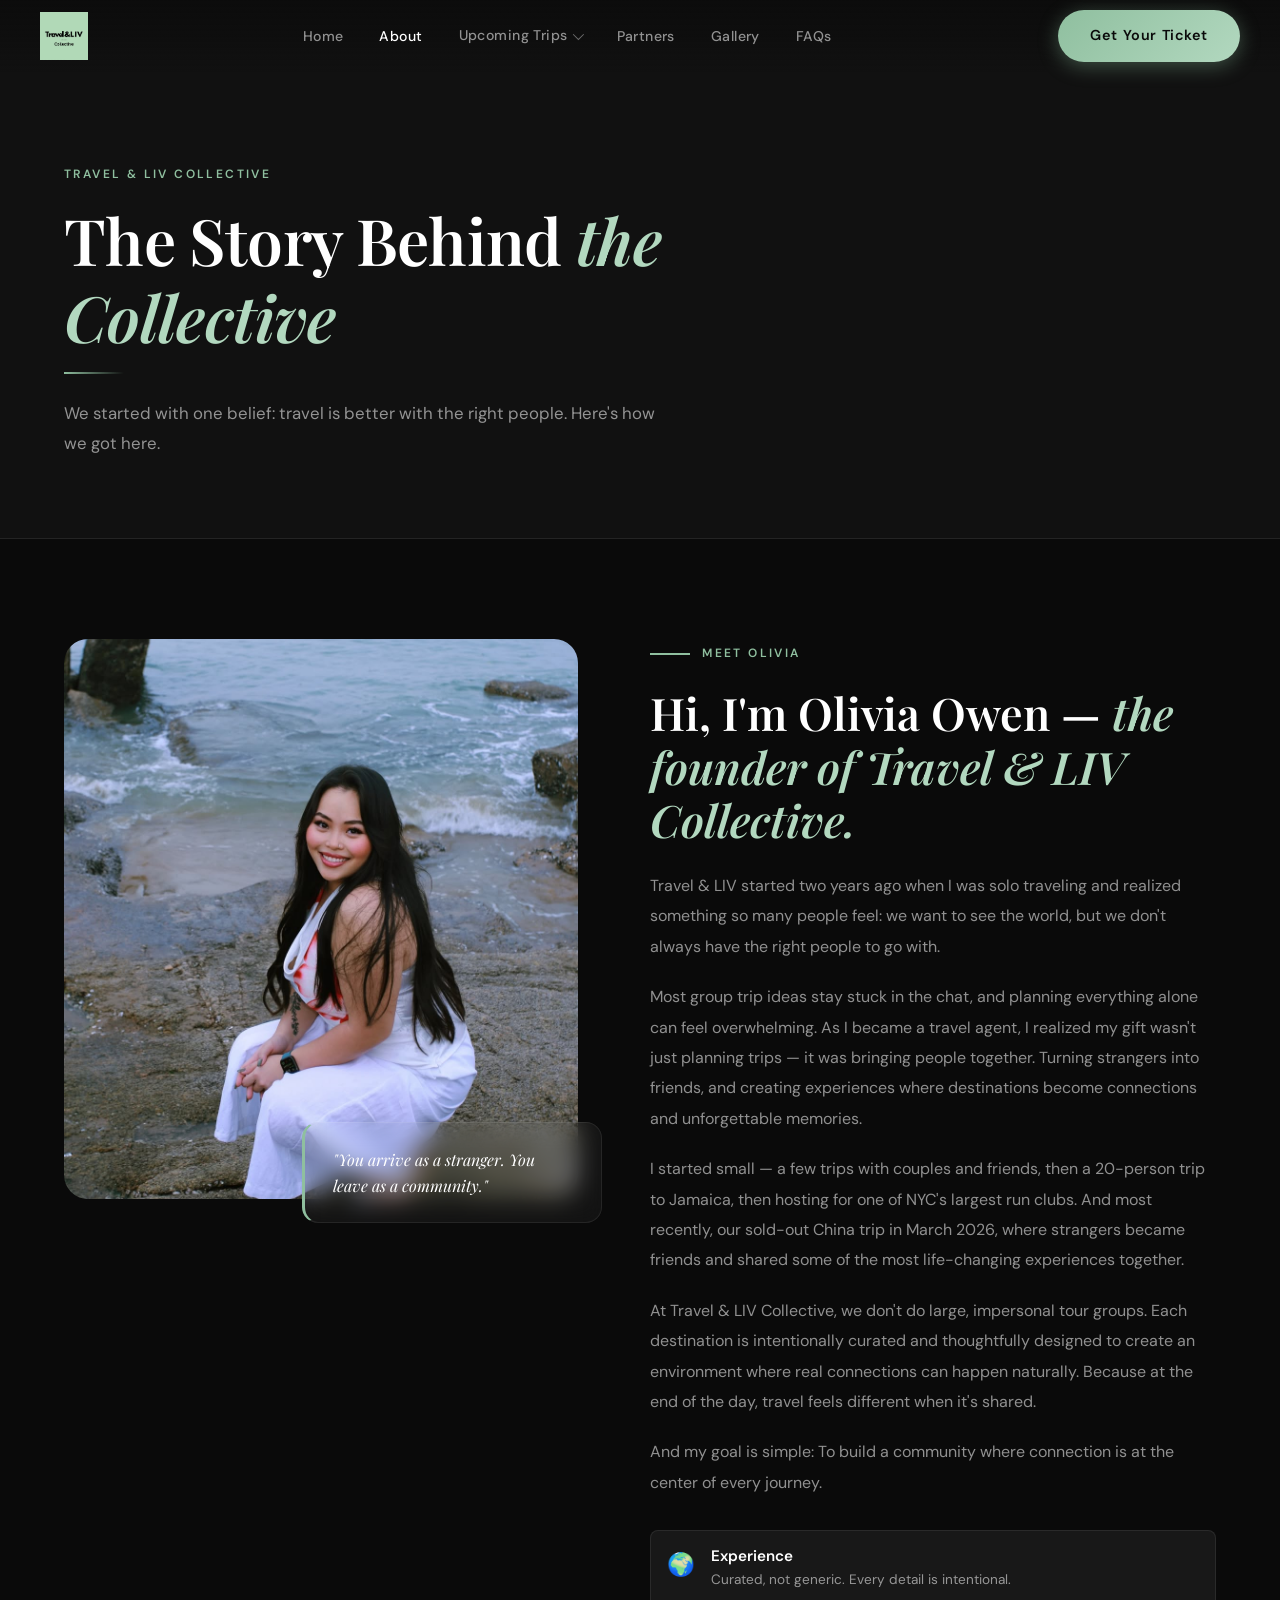
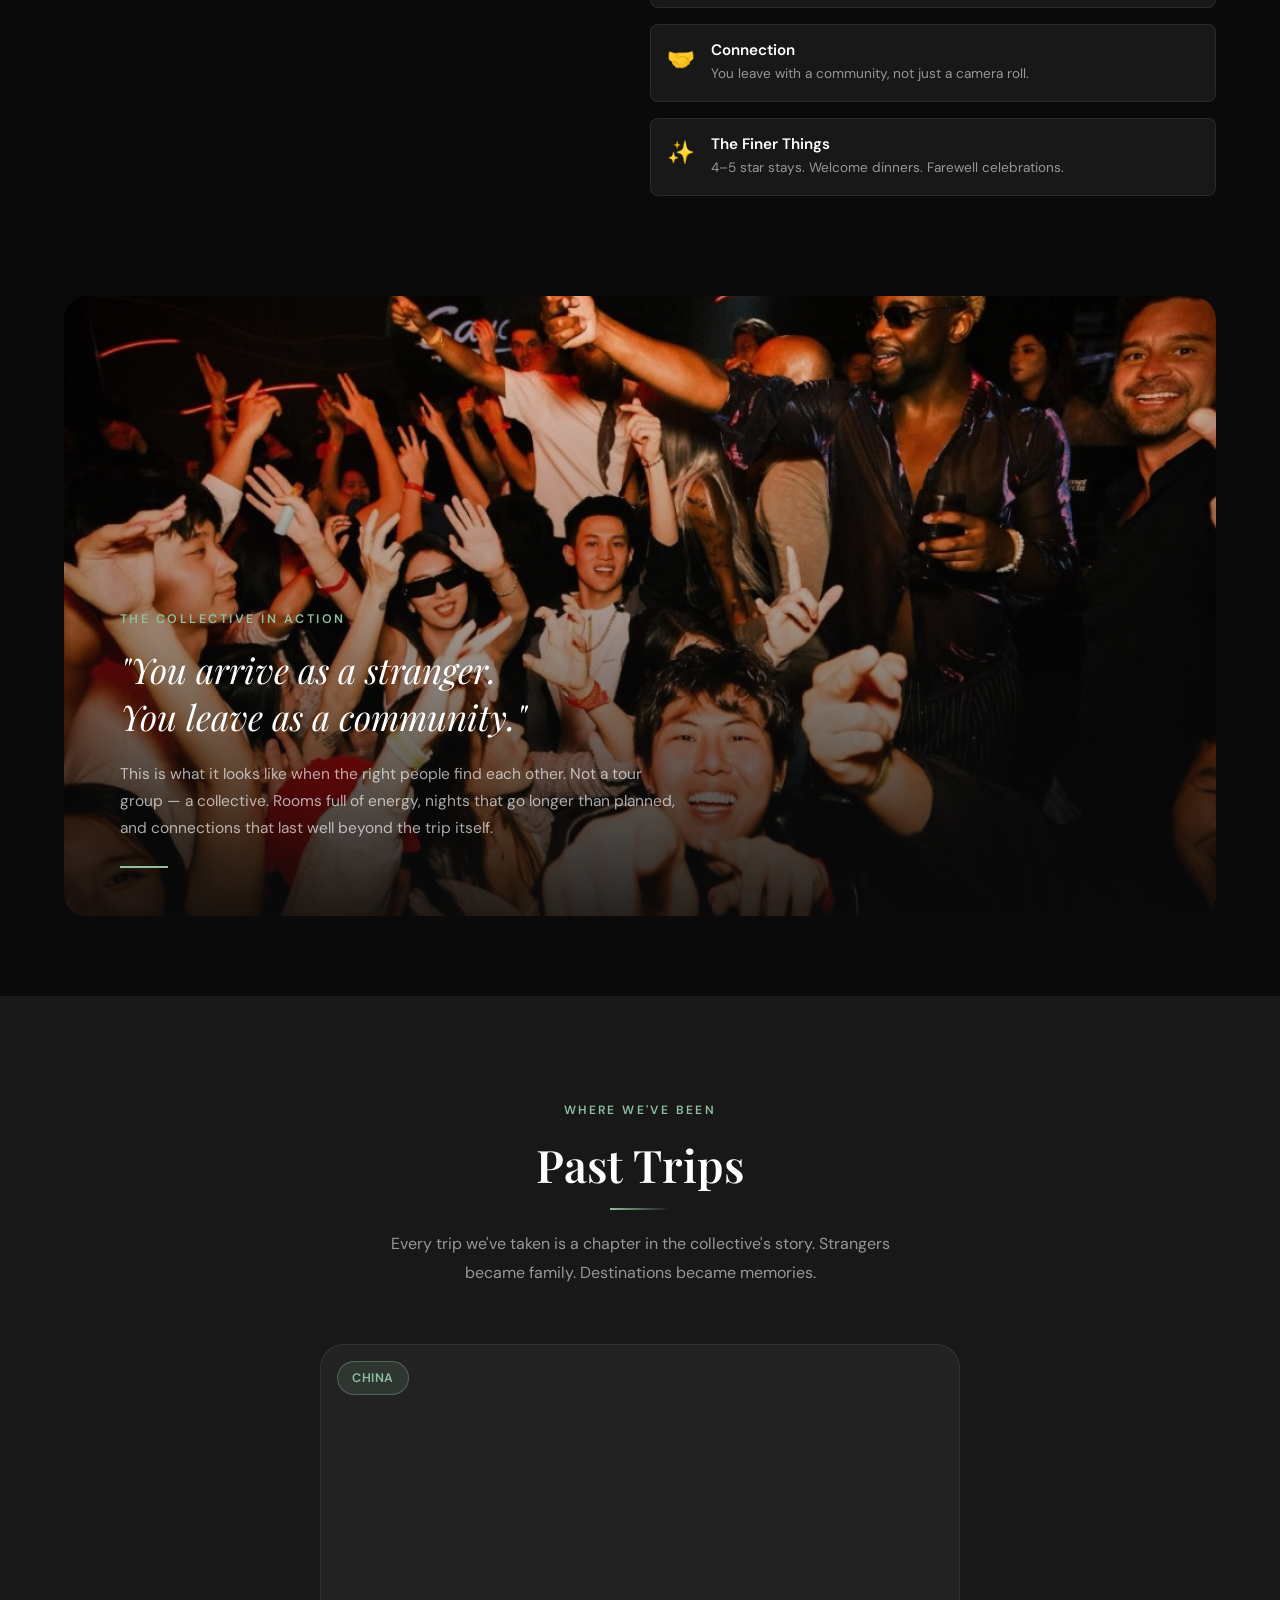
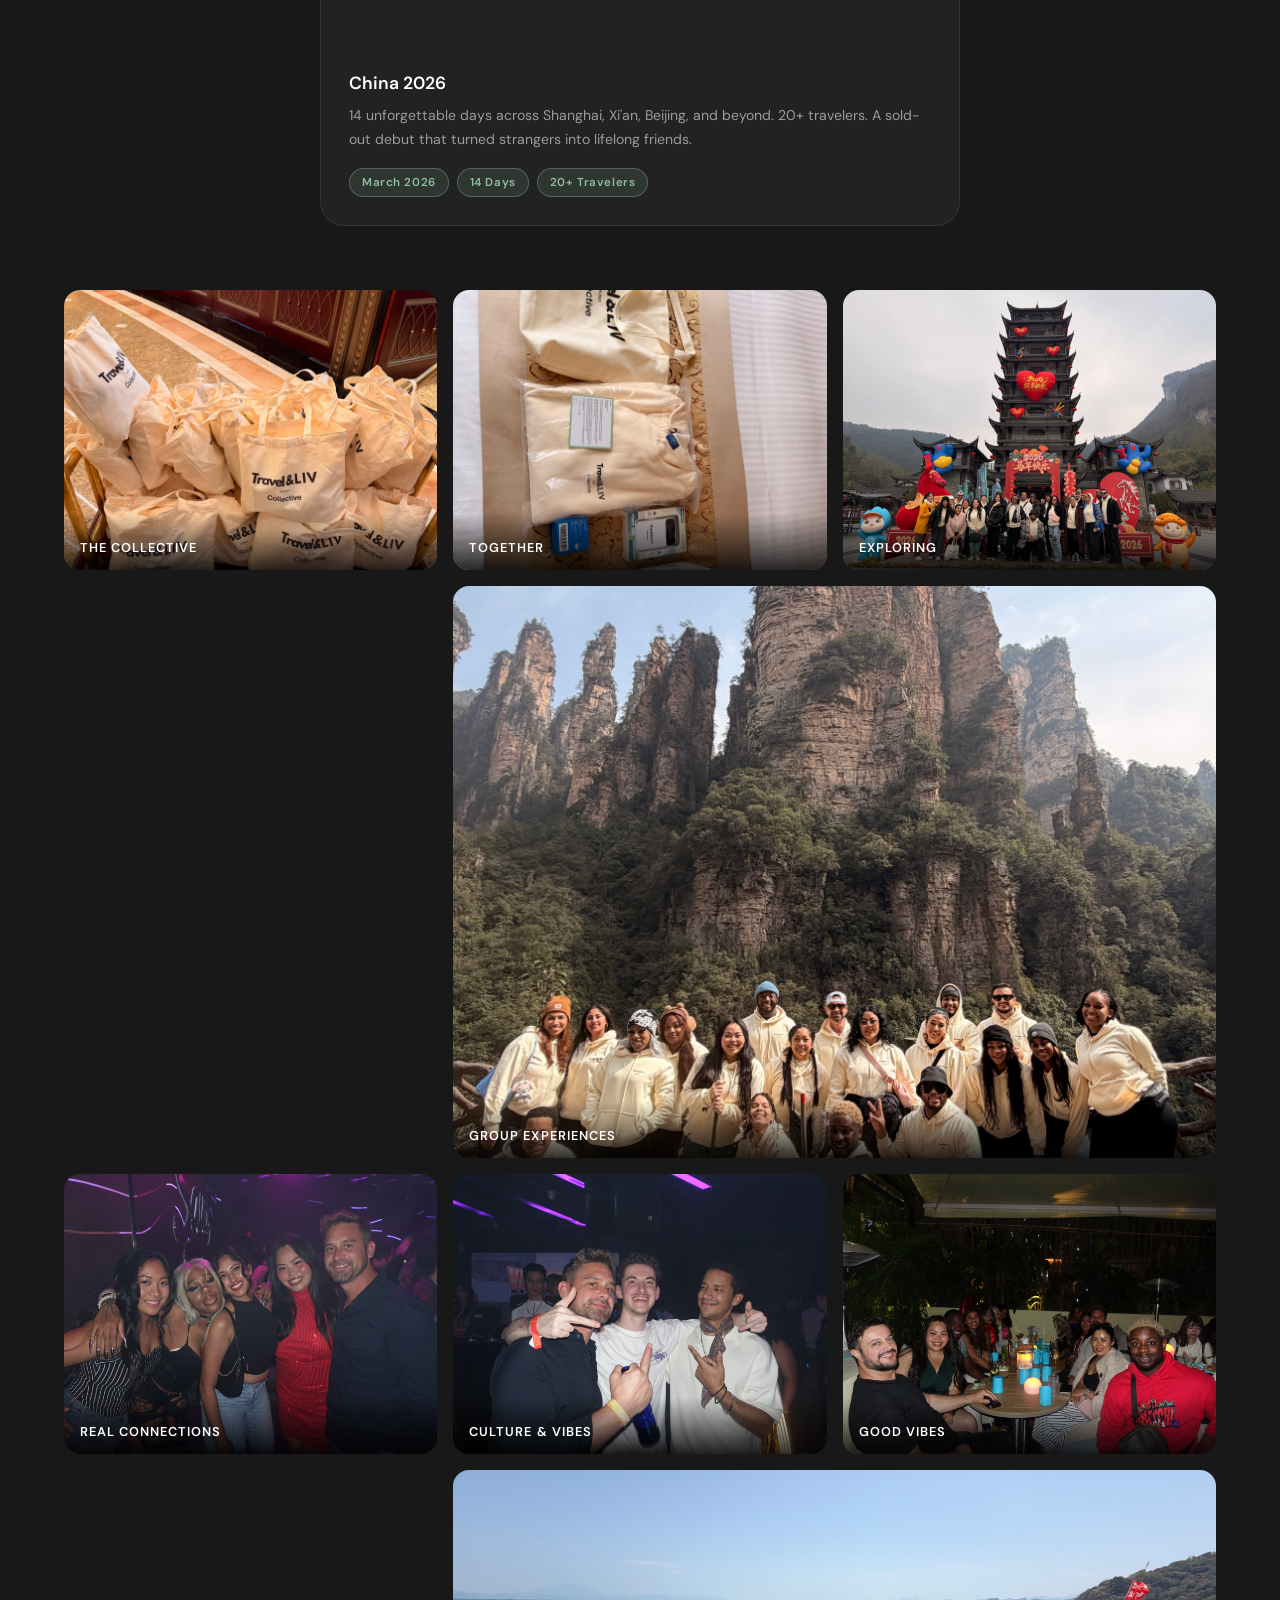
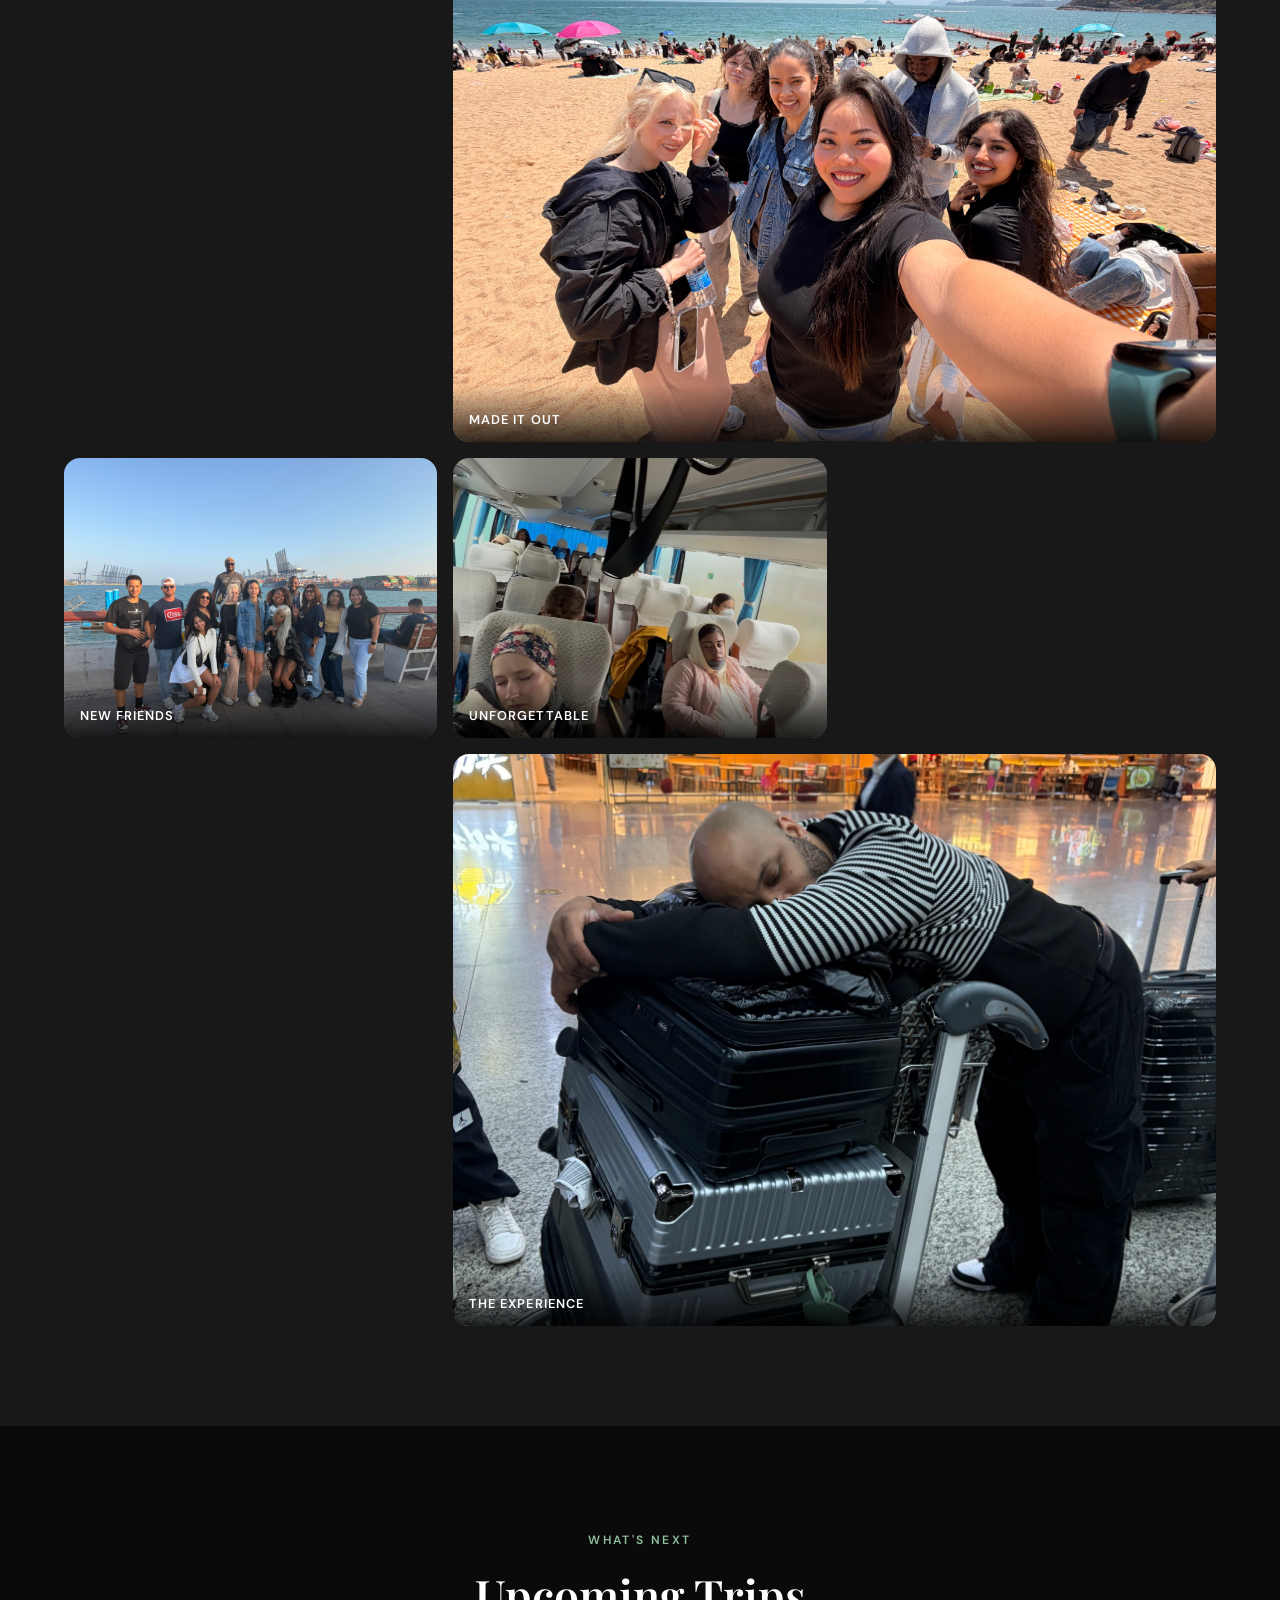
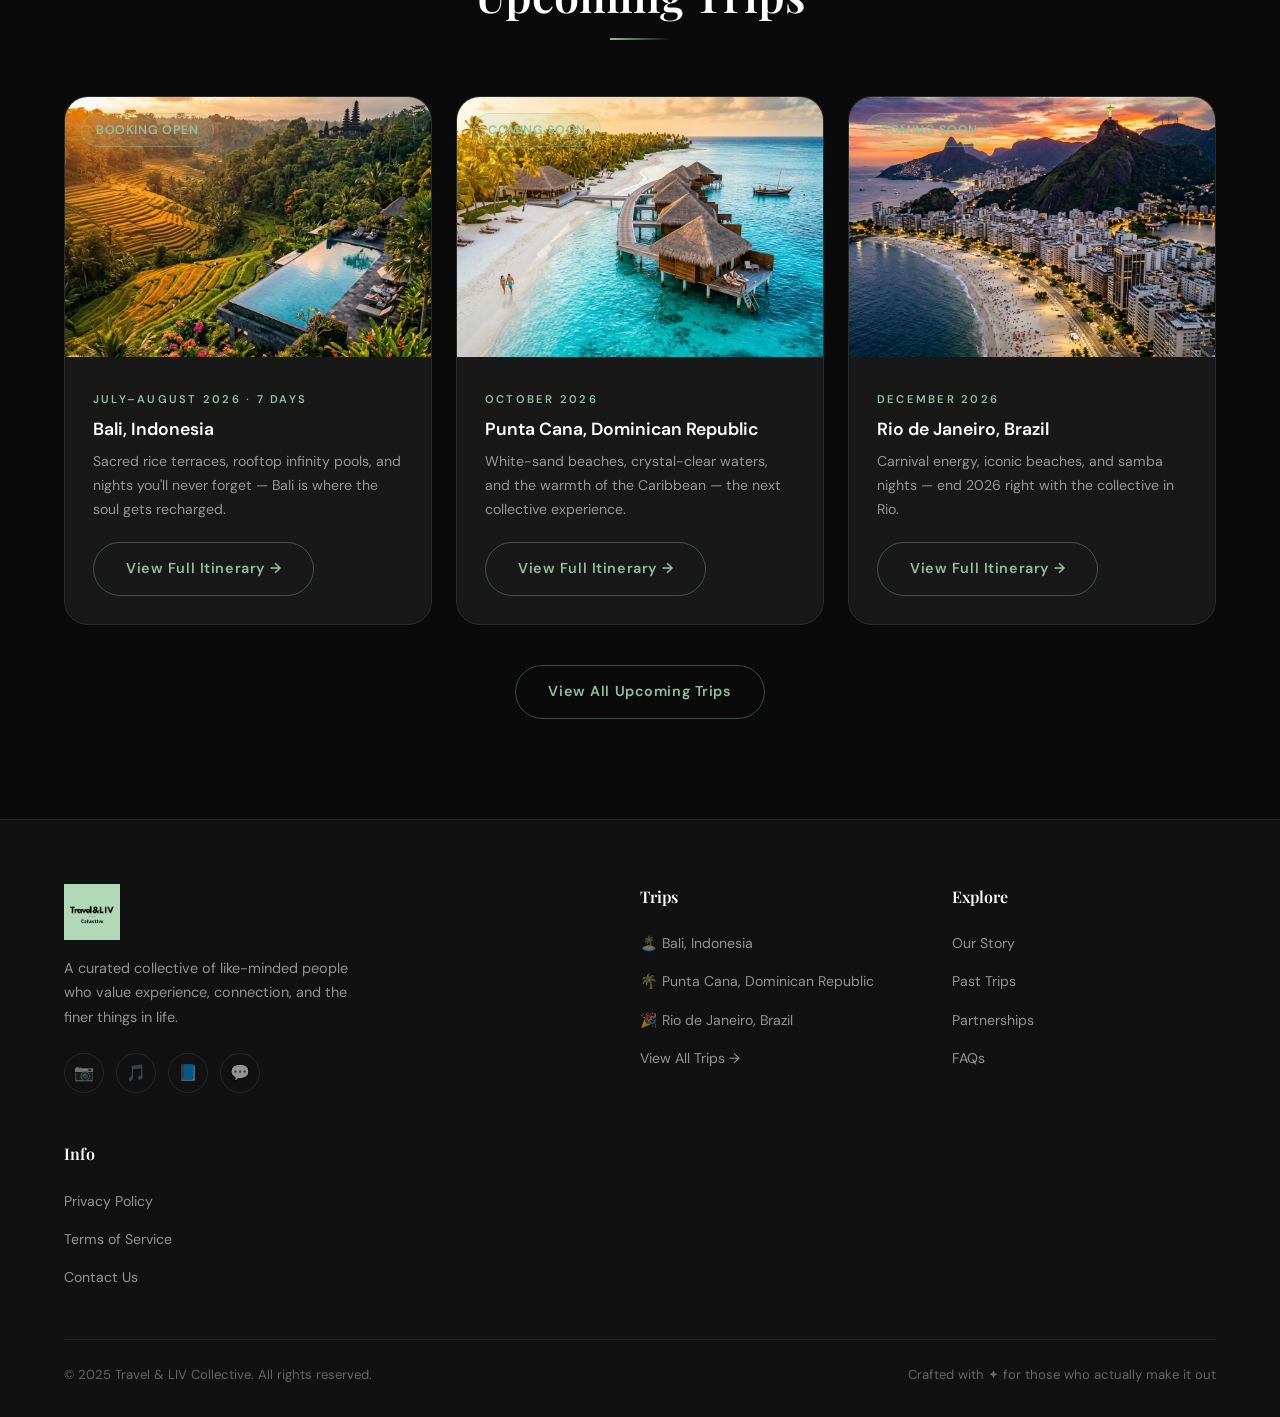
==== commit e958b58b: "feat: upcoming trip cards on About page now link to full destination pages (bali, puntacana, rio)" ====
--- a/about.html
+++ b/about.html
@@ -287,8 +287,8 @@
                         <h3>Bali, Indonesia</h3>
                         <p class="text-muted">Sacred rice terraces, rooftop infinity pools, and nights you'll never
                             forget — Bali is where the soul gets recharged.</p>
-                        <a href="upcoming.html" class="btn btn-outline" id="about-bali-btn"
-                            style="margin-top:20px;">View Upcoming Trips →</a>
+                        <a href="/bali.html" class="btn btn-outline" id="about-bali-btn" style="margin-top:20px;">View
+                            Full Itinerary →</a>
                     </div>
                 </div>
                 <div class="upcoming-card reveal animate-delay-2">
@@ -303,8 +303,8 @@
                         <h3>Punta Cana, Dominican Republic</h3>
                         <p class="text-muted">White-sand beaches, crystal-clear waters, and the warmth of the Caribbean
                             — the next collective experience.</p>
-                        <button onclick="showMailerLiteForm()" class="btn btn-outline" id="about-punta-btn"
-                            style="margin-top:20px;">Get Notified →</button>
+                        <a href="/puntacana.html" class="btn btn-outline" id="about-punta-btn"
+                            style="margin-top:20px;">View Full Itinerary →</a>
                     </div>
                 </div>
                 <div class="upcoming-card reveal animate-delay-3">
@@ -319,8 +319,8 @@
                         <h3>Rio de Janeiro, Brazil</h3>
                         <p class="text-muted">Carnival energy, iconic beaches, and samba nights — end 2026 right with
                             the collective in Rio.</p>
-                        <button onclick="showMailerLiteForm()" class="btn btn-outline" id="about-rio-btn"
-                            style="margin-top:20px;">Get Notified →</button>
+                        <a href="/rio.html" class="btn btn-outline" id="about-rio-btn" style="margin-top:20px;">View
+                            Full Itinerary →</a>
                     </div>
                 </div>
             </div>
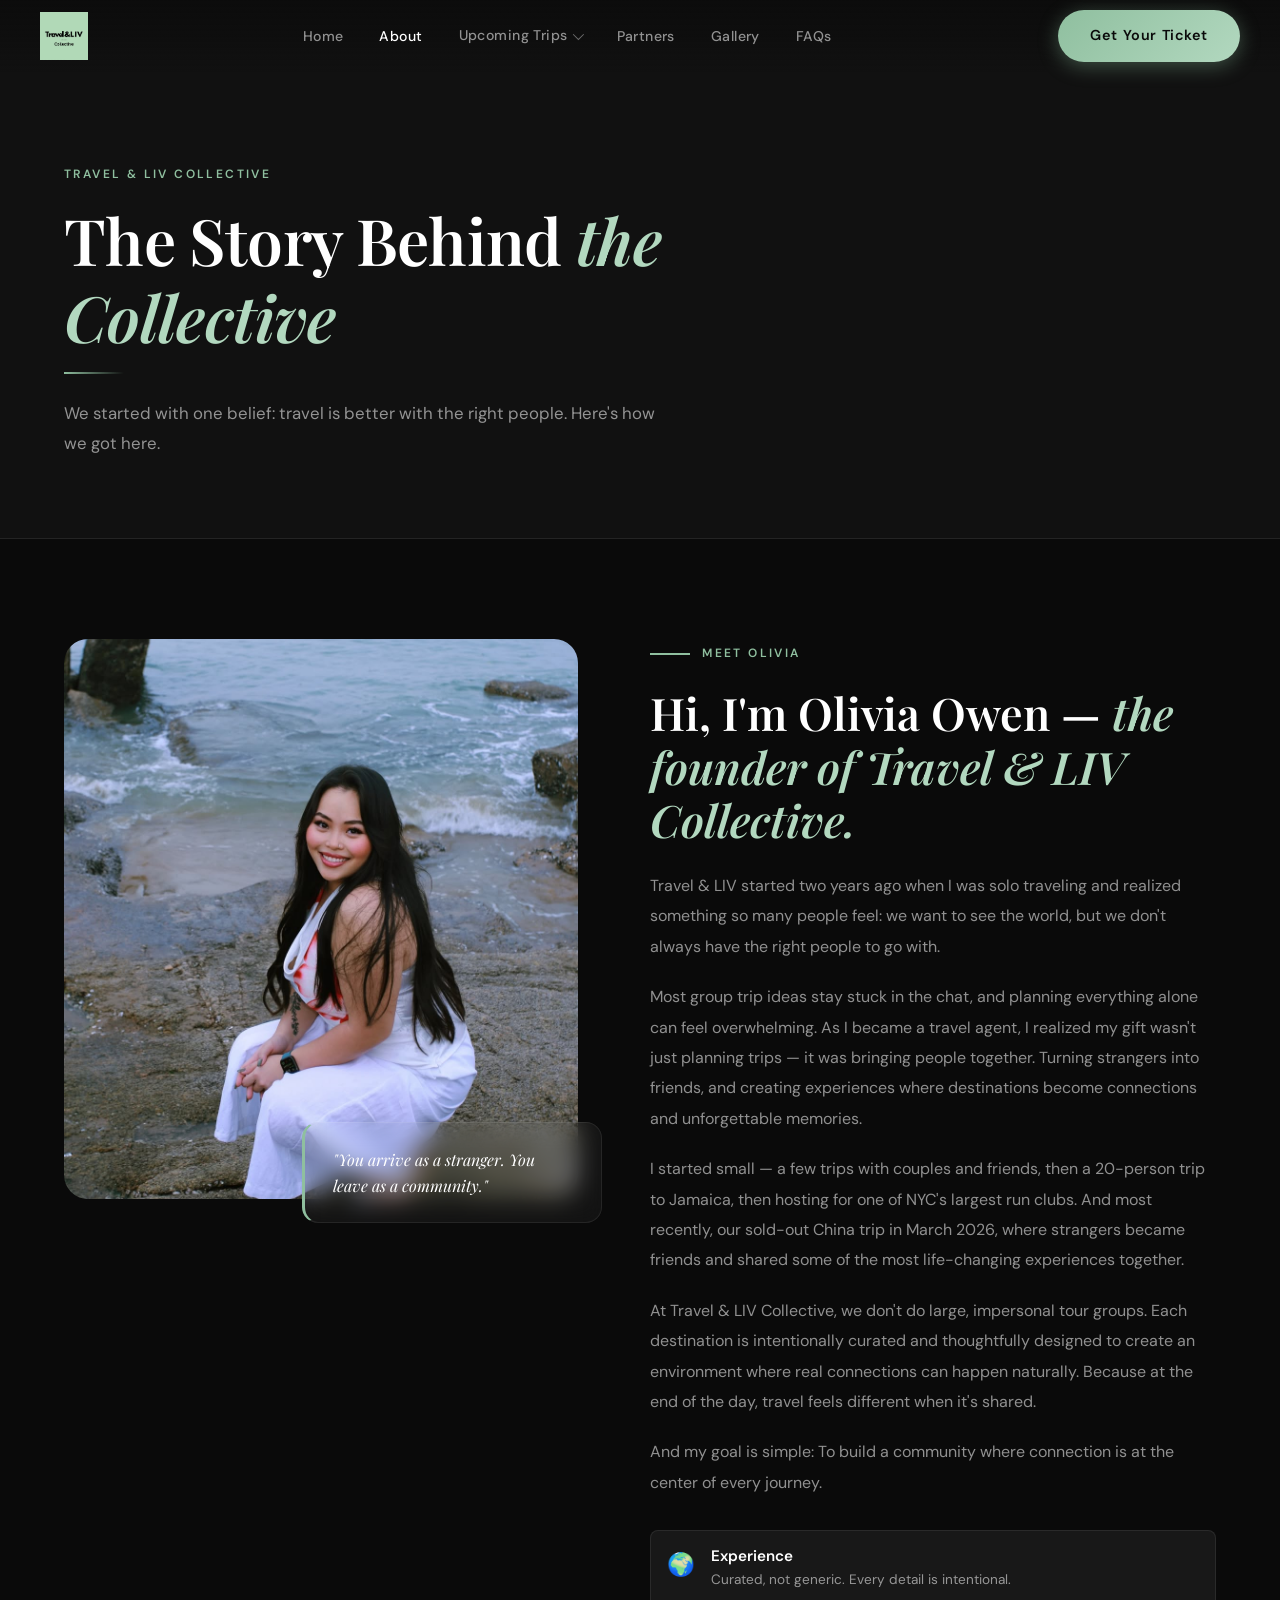
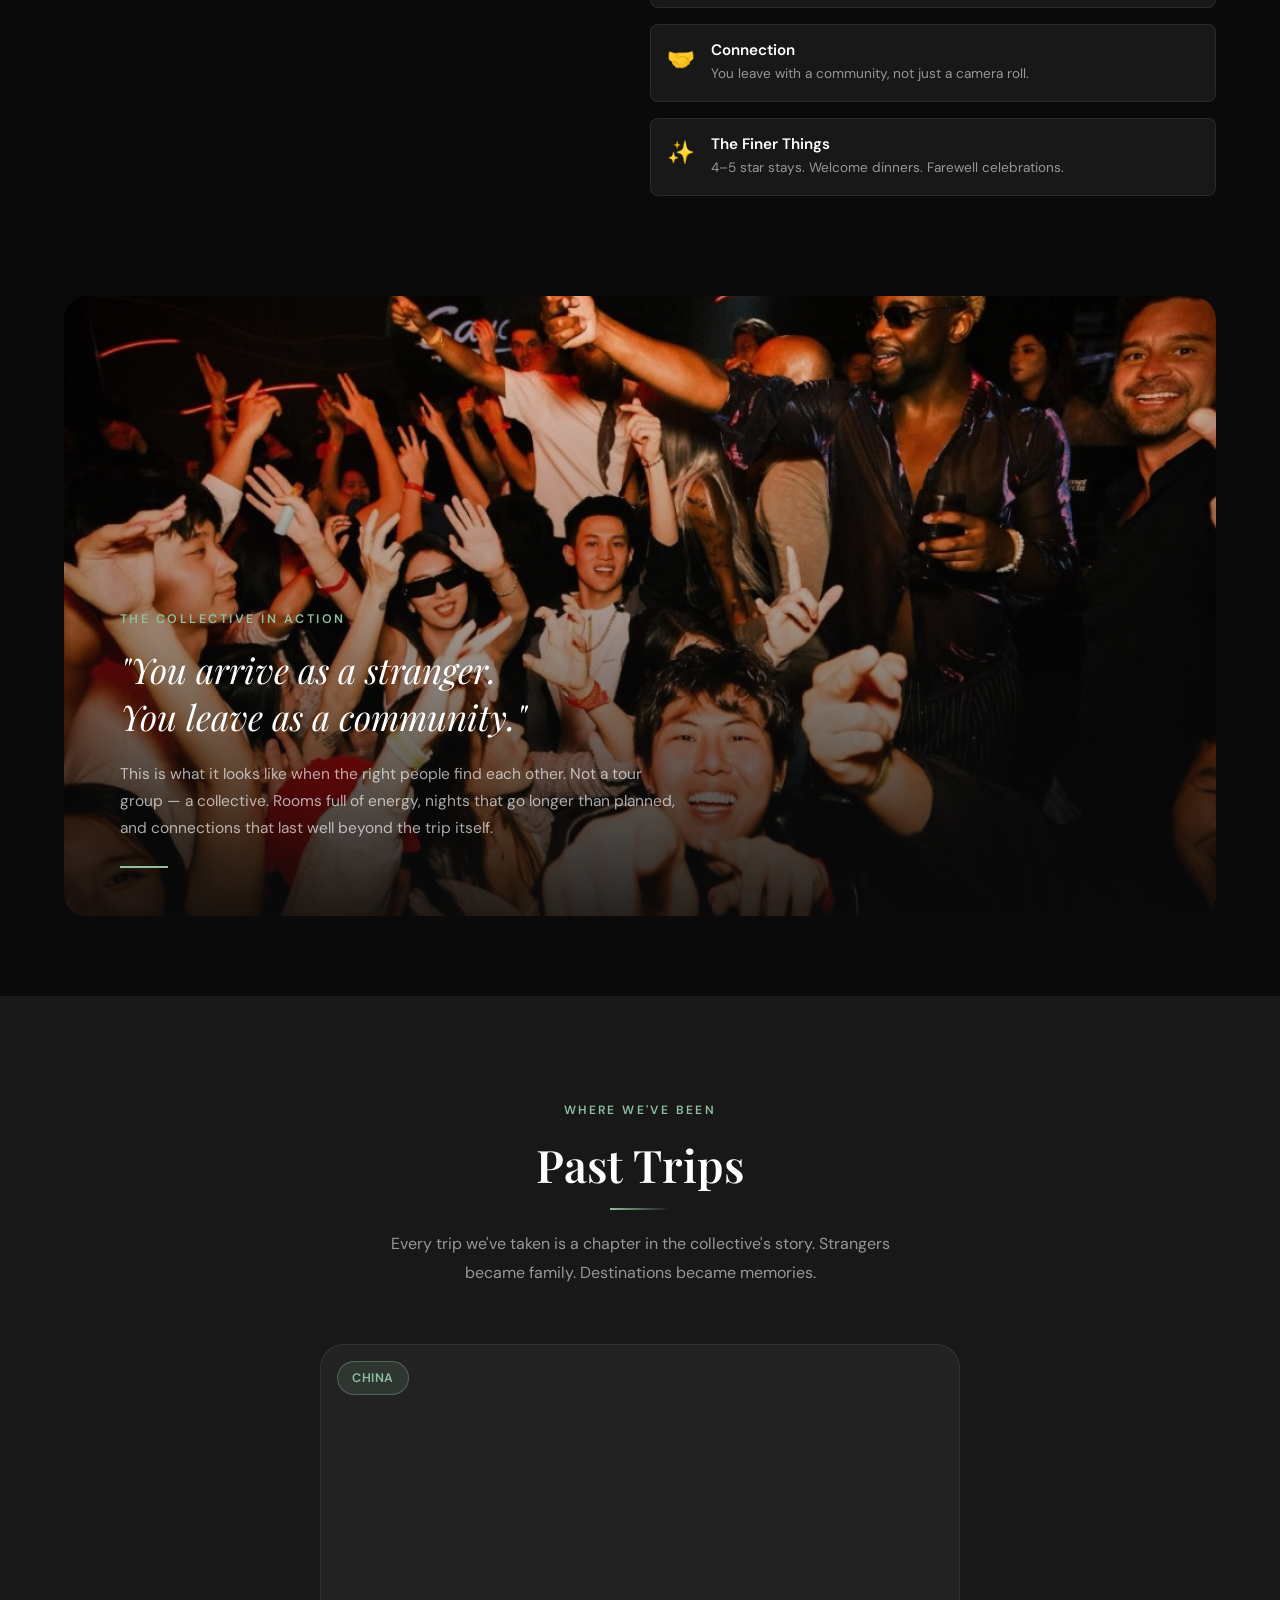
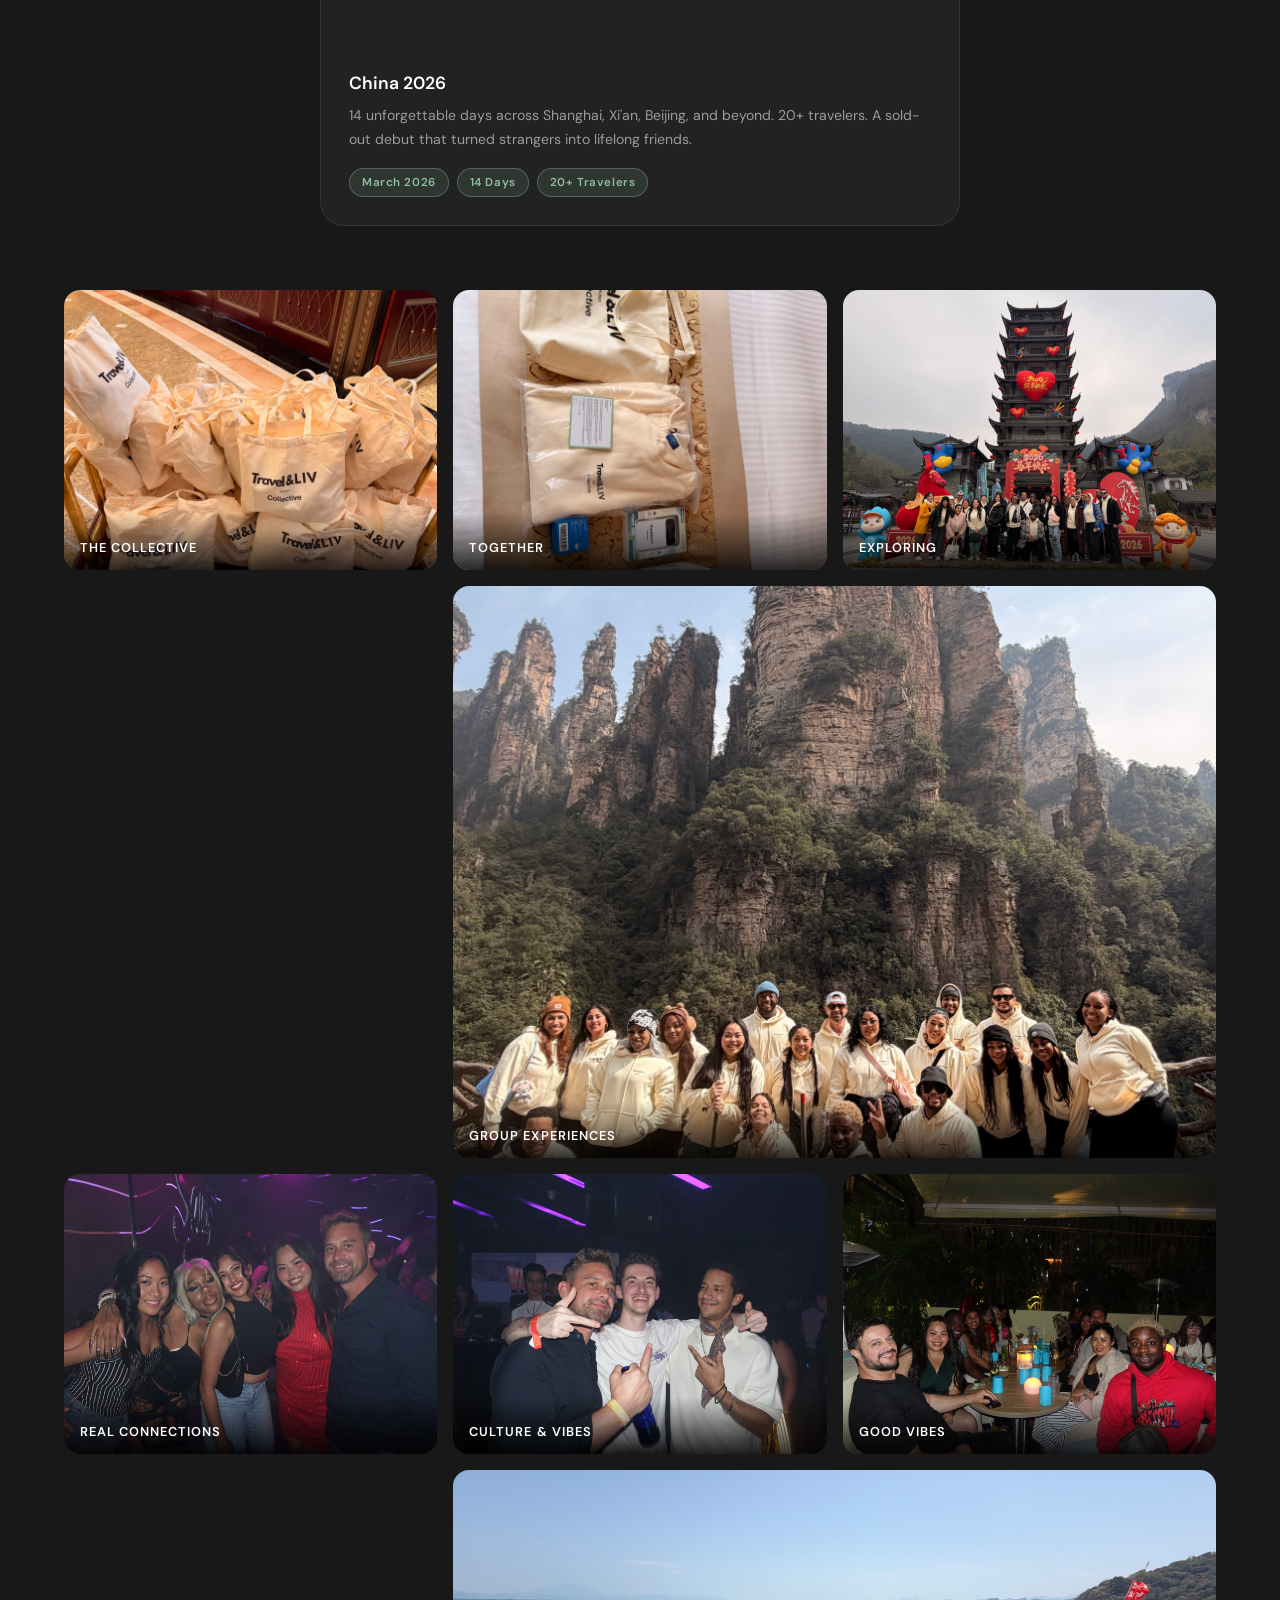
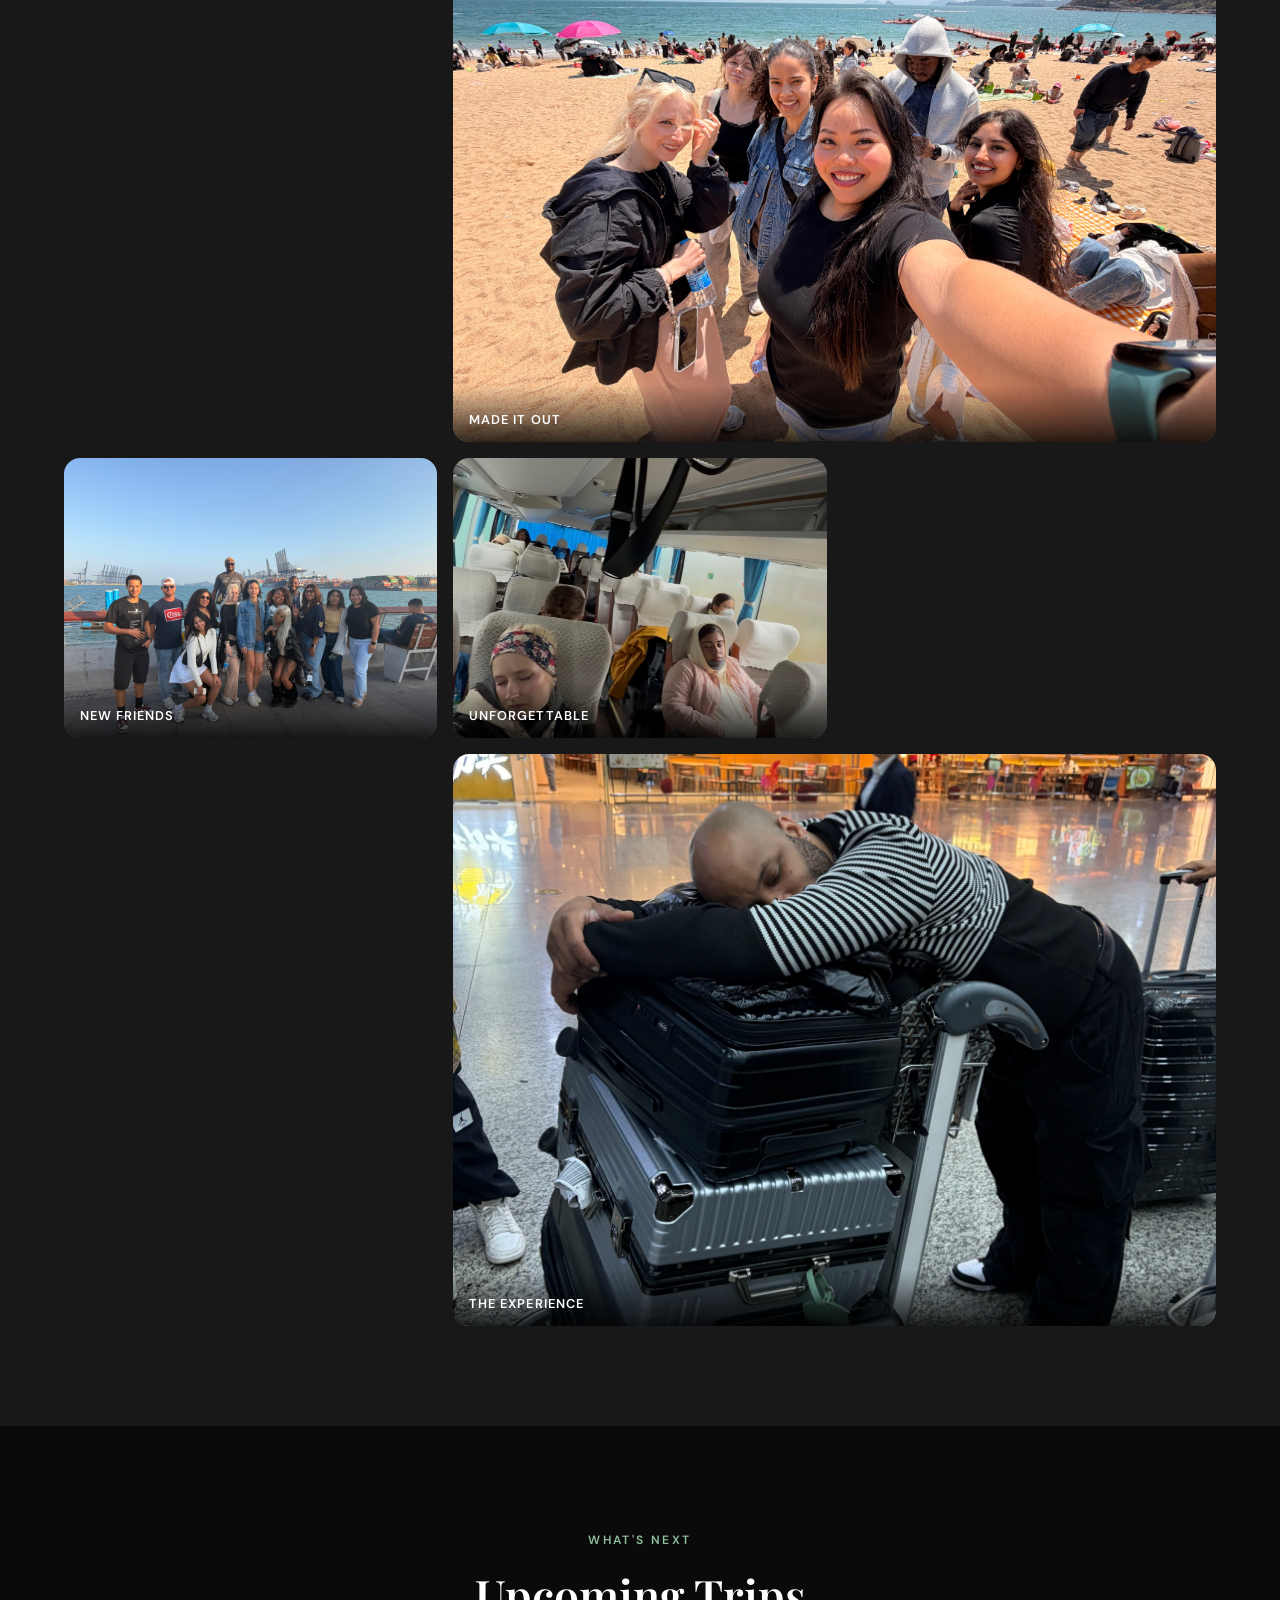
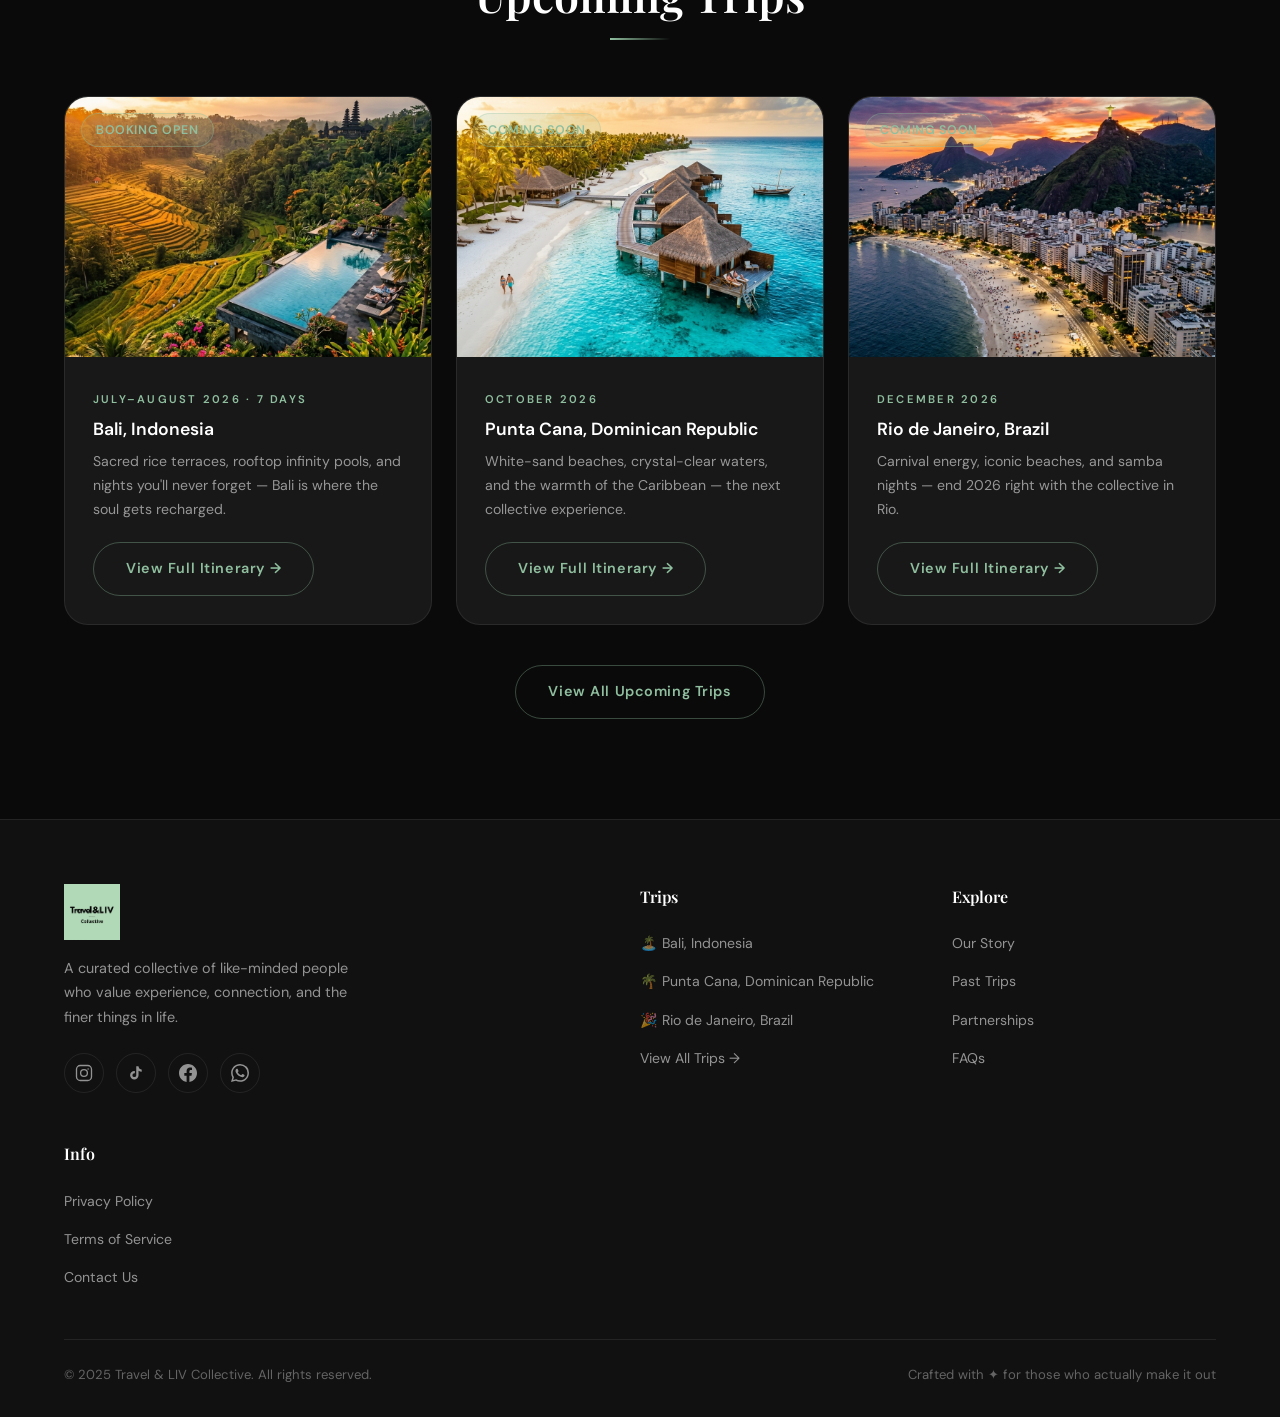
==== commit 8063a9f2: "Pre-flight hardening: SVG social icons, path fixes, brand color cleanup, README & test plan - Replac" ====
--- a/about.html
+++ b/about.html
@@ -341,13 +341,13 @@
                         and the finer things in life.</p>
                     <div class="footer-socials">
                         <a href="https://www.instagram.com/travelnlivcollective" target="_blank" rel="noopener"
-                            class="social-icon" id="footer-ig-about" aria-label="Instagram">📷</a>
+                            class="social-icon" id="footer-ig-about" aria-label="Instagram"><svg viewBox="0 0 24 24" fill="none" stroke="currentColor" stroke-width="1.75" stroke-linecap="round" stroke-linejoin="round" width="18" height="18" aria-hidden="true"><rect x="2" y="2" width="20" height="20" rx="5" ry="5"/><circle cx="12" cy="12" r="4.5"/><circle cx="17.5" cy="6.5" r="1" fill="currentColor" stroke="none"/></svg></a>
                         <a href="https://www.tiktok.com/@travelnlivcollective" target="_blank" rel="noopener"
-                            class="social-icon" id="footer-tt-about" aria-label="TikTok">🎵</a>
+                            class="social-icon" id="footer-tt-about" aria-label="TikTok"><svg viewBox="0 0 24 24" fill="currentColor" width="16" height="16" aria-hidden="true"><path d="M19.59 6.69a4.83 4.83 0 0 1-3.77-4.25V2h-3.45v13.67a2.89 2.89 0 0 1-2.88 2.5 2.89 2.89 0 0 1-2.89-2.89 2.89 2.89 0 0 1 2.89-2.89c.28 0 .54.04.79.1V9.01a6.33 6.33 0 0 0-.79-.05 6.34 6.34 0 0 0-6.34 6.34 6.34 6.34 0 0 0 6.34 6.34 6.34 6.34 0 0 0 6.33-6.34V8.69a8.18 8.18 0 0 0 4.78 1.52V6.77a4.85 4.85 0 0 1-1.01-.08z"/></svg></a>
                         <a href="https://www.facebook.com/Travelnlivcollective" target="_blank" rel="noopener"
-                            class="social-icon" id="footer-fb-about" aria-label="Facebook">📘</a>
+                            class="social-icon" id="footer-fb-about" aria-label="Facebook"><svg viewBox="0 0 24 24" fill="currentColor" width="18" height="18" aria-hidden="true"><path d="M24 12.073C24 5.405 18.627 0 12 0S0 5.405 0 12.073C0 18.1 4.388 23.094 10.125 24v-8.437H7.078v-3.49h3.047V9.41c0-3.025 1.792-4.697 4.533-4.697 1.312 0 2.686.236 2.686.236v2.97h-1.513c-1.491 0-1.956.93-1.956 1.886v2.267h3.328l-.532 3.49h-2.796V24C19.612 23.094 24 18.1 24 12.073z"/></svg></a>
                         <a href="https://whatsapp.com/channel/0029VbBQk77CsU9WUplHdr1k" target="_blank" rel="noopener"
-                            class="social-icon" id="footer-wa-about" aria-label="WhatsApp">💬</a>
+                            class="social-icon" id="footer-wa-about" aria-label="WhatsApp"><svg viewBox="0 0 24 24" fill="currentColor" width="18" height="18" aria-hidden="true"><path d="M17.472 14.382c-.297-.149-1.758-.867-2.03-.967-.273-.099-.471-.148-.67.15-.197.297-.767.966-.94 1.164-.173.199-.347.223-.644.075-.297-.15-1.255-.463-2.39-1.475-.883-.788-1.48-1.761-1.653-2.059-.173-.297-.018-.458.13-.606.134-.133.298-.347.446-.52.149-.174.198-.298.298-.497.099-.198.05-.371-.025-.52-.075-.149-.669-1.612-.916-2.207-.242-.579-.487-.5-.669-.51-.173-.008-.371-.01-.57-.01-.198 0-.52.074-.792.372-.272.297-1.04 1.016-1.04 2.479 0 1.462 1.065 2.875 1.213 3.074.149.198 2.096 3.2 5.077 4.487.709.306 1.262.489 1.694.625.712.227 1.36.195 1.871.118.571-.085 1.758-.719 2.006-1.413.248-.694.248-1.289.173-1.413-.074-.124-.272-.198-.57-.347m-5.421 7.403h-.004a9.87 9.87 0 0 1-5.031-1.378l-.361-.214-3.741.982.998-3.648-.235-.374a9.86 9.86 0 0 1-1.51-5.26c.001-5.45 4.436-9.884 9.888-9.884 2.64 0 5.122 1.03 6.988 2.898a9.825 9.825 0 0 1 2.893 6.994c-.003 5.45-4.437 9.884-9.885 9.884m8.413-18.297A11.815 11.815 0 0 0 12.05 0C5.495 0 .16 5.335.157 11.892c0 2.096.547 4.142 1.588 5.945L.057 24l6.305-1.654a11.882 11.882 0 0 0 5.683 1.448h.005c6.554 0 11.890-5.335 11.893-11.893A11.821 11.821 0 0 0 20.885 3.488"/></svg></a>
                     </div>
                 </div>
                 <div>
@@ -392,7 +392,7 @@
     </footer>
 
     <script src="main.js"></script>
-    <script src="/site-defaults.js"></script>
+    <script src="site-defaults.js"></script>
     <script src="dest-sync.js"></script>
     <script>
         // ── About Page Dynamic Renderer ──────────────────────────────
--- a/styles.css
+++ b/styles.css
@@ -480,6 +480,72 @@
     color: var(--white);
 }
 
+/* Mobile nav — Upcoming Trips accordion */
+.mobile-nav-accordion {
+    display: flex;
+    flex-direction: column;
+    align-items: center;
+    gap: 0;
+    width: 100%;
+}
+
+.mobile-nav-accordion-trigger {
+    font-family: var(--font-serif);
+    font-size: 2rem;
+    color: var(--text-muted);
+    background: none;
+    border: none;
+    cursor: pointer;
+    display: flex;
+    align-items: center;
+    gap: 10px;
+    transition: var(--transition);
+    padding: 0;
+}
+
+.mobile-nav-accordion-trigger:hover {
+    color: var(--teal);
+}
+
+.mobile-nav-accordion-trigger .mob-arrow {
+    font-size: 1rem;
+    transition: transform 0.3s ease;
+    display: inline-block;
+}
+
+.mobile-nav-accordion-trigger.open .mob-arrow {
+    transform: rotate(180deg);
+}
+
+.mobile-nav-accordion-items {
+    overflow: hidden;
+    max-height: 0;
+    transition: max-height 0.4s cubic-bezier(0.4, 0, 0.2, 1);
+    width: 100%;
+    display: flex;
+    flex-direction: column;
+    align-items: center;
+    gap: 18px;
+    padding: 0;
+}
+
+.mobile-nav-accordion-items.open {
+    max-height: 300px;
+    padding-top: 18px;
+}
+
+.mobile-nav-accordion-items a {
+    font-size: 1.3rem !important;
+    color: var(--text-muted) !important;
+    display: flex;
+    align-items: center;
+    gap: 8px;
+}
+
+.mobile-nav-accordion-items a:hover {
+    color: var(--teal) !important;
+}
+
 /* ——— DIVIDER ——— */
 .divider {
     width: 60px;
@@ -576,11 +642,11 @@
 
     0%,
     100% {
-        box-shadow: 0 0 20px rgba(196, 160, 96, 0.2);
+        box-shadow: 0 0 20px rgba(143, 191, 159, 0.2);
     }
 
     50% {
-        box-shadow: 0 0 40px rgba(196, 160, 96, 0.45);
+        box-shadow: 0 0 40px rgba(143, 191, 159, 0.45);
     }
 }
 
@@ -669,8 +735,13 @@
     border: 1px solid var(--border);
     display: grid;
     place-items: center;
-    font-size: 1rem;
     color: var(--text-muted);
+    transition: var(--transition);
+    flex-shrink: 0;
+}
+
+.social-icon svg {
+    display: block;
     transition: var(--transition);
 }
 
--- a/about.css
+++ b/about.css
@@ -176,7 +176,7 @@
 
 .play-btn:hover {
     transform: scale(1.1);
-    box-shadow: 0 0 30px rgba(196, 160, 96, 0.5);
+    box-shadow: 0 0 30px rgba(143, 191, 159, 0.5);
 }
 
 .past-trip-video-placeholder span {
@@ -730,8 +730,8 @@
 .form-group input:focus,
 .form-group select:focus,
 .form-group textarea:focus {
-    border-color: var(--gold);
-    box-shadow: 0 0 0 3px rgba(196, 160, 96, 0.12);
+    border-color: var(--teal);
+    box-shadow: 0 0 0 3px rgba(143, 191, 159, 0.12);
 }
 
 .form-group input::placeholder,
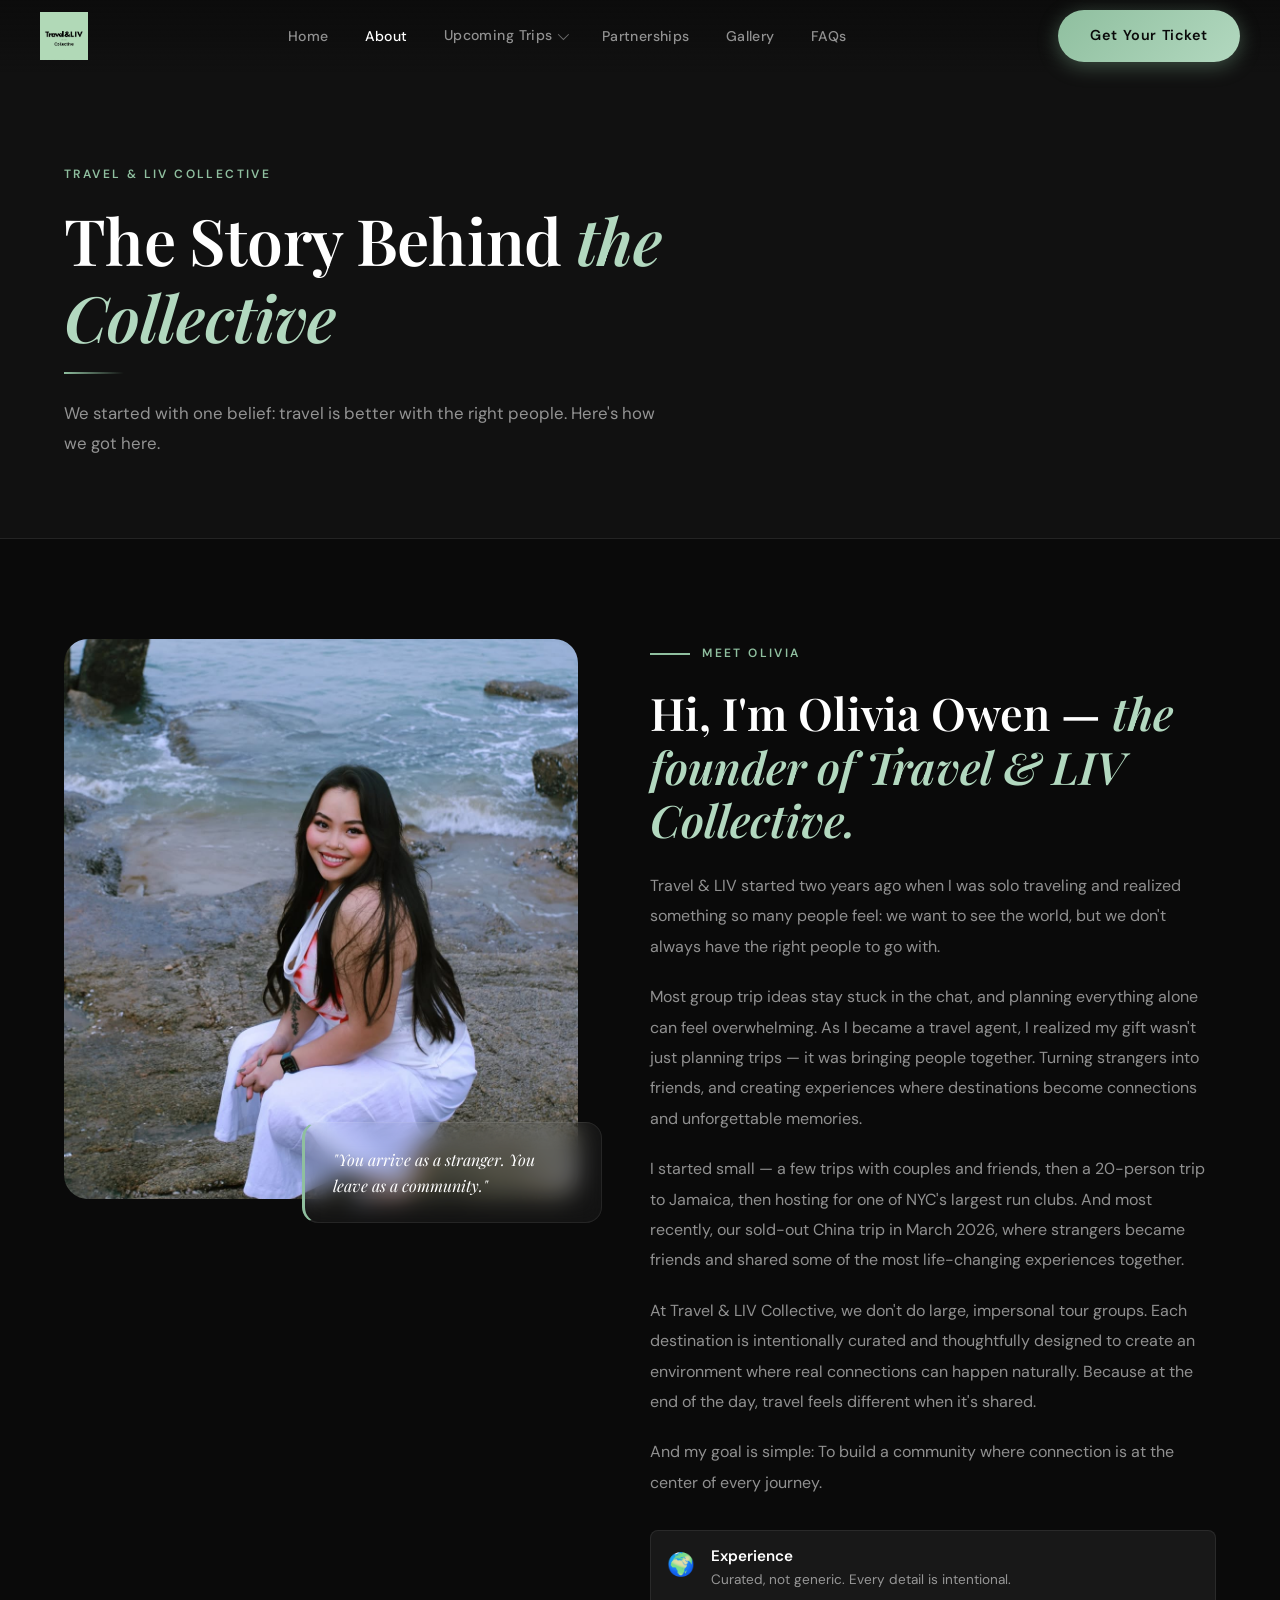
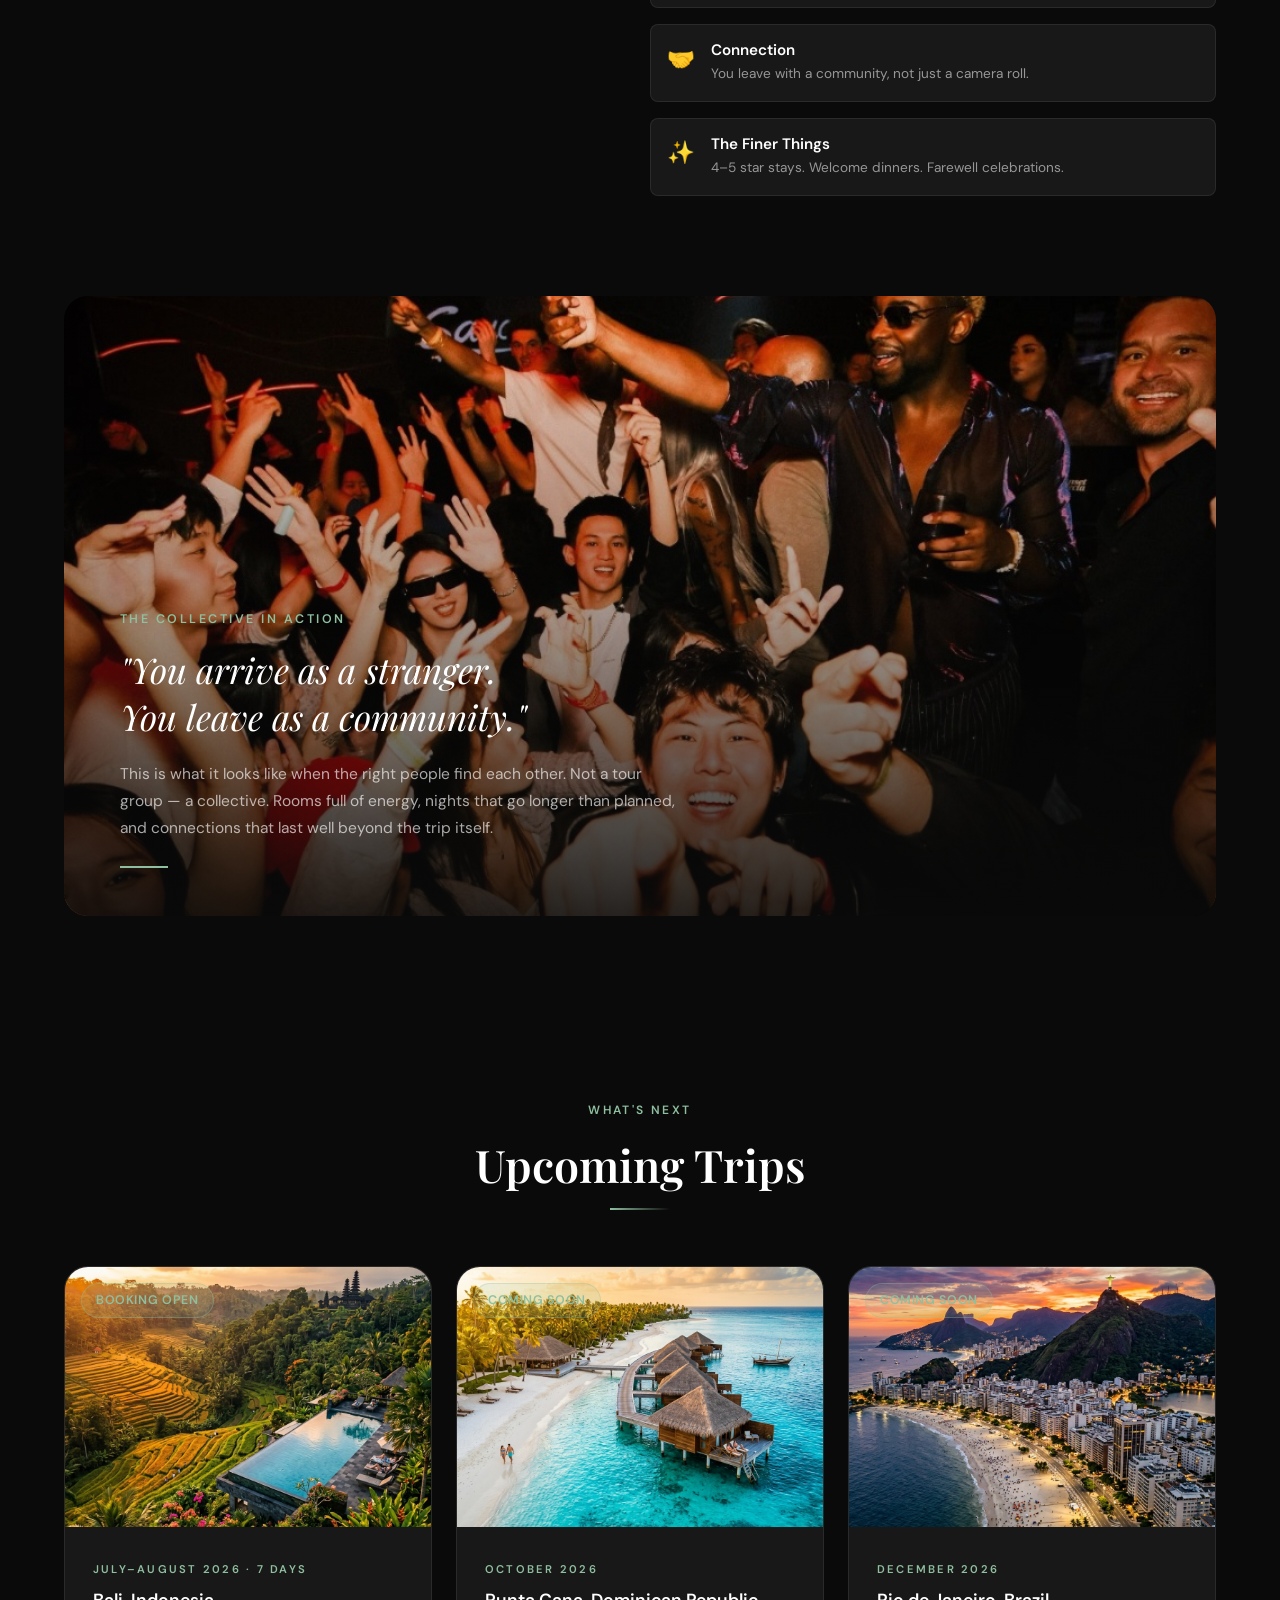
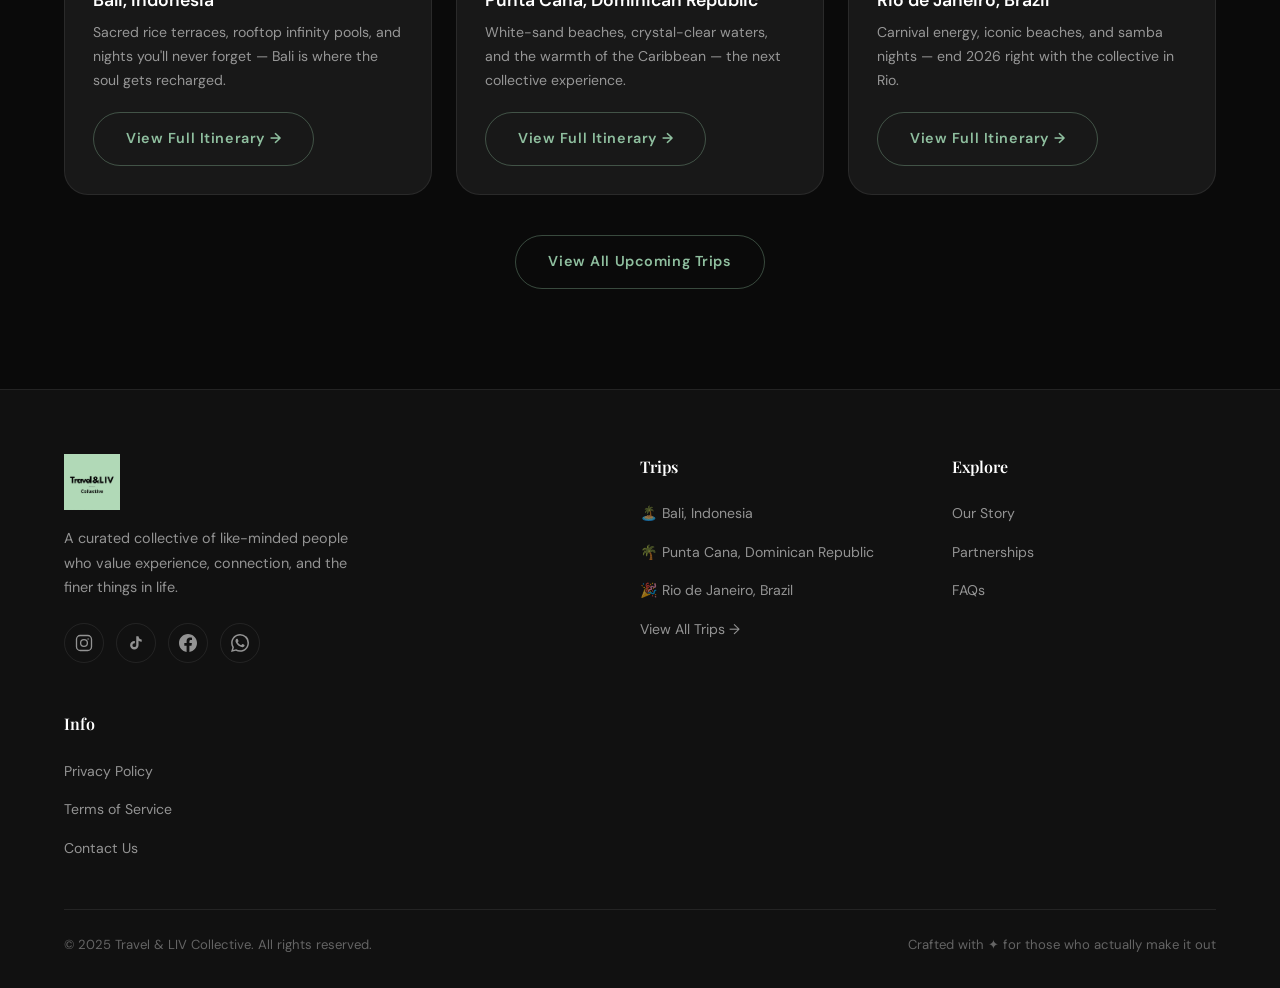
==== commit 1f8168e5: "feat: Olivia's updates — WeTravel upcoming, remove hero/next trip sections, gallery heading, partner" ====
--- a/about.html
+++ b/about.html
@@ -34,7 +34,7 @@
                         <a href="upcoming.html"><span class="dd-icon">✈️</span>View All Trips</a>
                     </div>
                 </li>
-                <li><a href="partnerships.html">Partners</a></li>
+                <li><a href="partnerships.html">Partnerships</a></li>
                 <li><a href="gallery.html">Gallery</a></li>
                 <li><a href="faqs.html">FAQs</a></li>
             </ul>
@@ -63,7 +63,7 @@
                 <a href="/upcoming.html">✈️ View All Trips</a>
             </div>
         </div>
-        <a href="partnerships.html">Partners</a>
+        <a href="partnerships.html">Partnerships</a>
         <a href="gallery.html">Gallery</a>
         <a href="faqs.html">FAQs</a>
         <a href="index.html#event" class="btn btn-gold" style="margin-top:16px;">Get Your Ticket</a>
@@ -174,93 +174,6 @@
                         well beyond the trip itself.
                     </p>
                     <div style="width:48px;height:2px;background:var(--gold);margin-top:24px;"></div>
-                </div>
-            </div>
-        </div>
-    </section>
-
-    <!-- ======== PAST TRIPS ======== -->
-    <section class="section past-trips-section" id="past-trips" style="background:var(--dark-2);">
-        <div class="container">
-            <div class="section-header text-center reveal">
-                <span class="eyebrow">Where We've Been</span>
-                <h2 class="display-md" style="margin-top:16px;">Past Trips</h2>
-                <div class="divider"></div>
-                <p class="text-muted" style="max-width:560px;margin:20px auto 0;line-height:1.8;">
-                    Every trip we've taken is a chapter in the collective's story. Strangers became family. Destinations
-                    became memories.
-                </p>
-            </div>
-
-            <div class="past-trips-grid" id="past-trips-grid">
-                <!-- Rendered by JS from admin config -->
-                <!-- Static fallback (hidden if JS runs) -->
-                <div class="past-trip-card reveal animate-delay-1" id="past-trip-fallback">
-                    <div class="past-trip-media" style="position:relative;overflow:hidden;">
-                        <video src="worldstallestelevator.mp4" autoplay muted loop playsinline class="past-trip-img"
-                            style="width:100%;height:100%;object-fit:cover;display:block;"></video>
-                        <div class="past-trip-overlay">
-                            <span class="tag tag-gold">China</span>
-                        </div>
-                    </div>
-                    <div class="past-trip-content">
-                        <h3>China 2026</h3>
-                        <p class="text-muted">14 unforgettable days across Shanghai, Xi'an, Beijing, and beyond. 20+
-                            travelers. A sold-out debut that turned strangers into lifelong friends.</p>
-                        <div class="past-trip-meta">
-                            <span class="past-trip-tag">March 2026</span>
-                            <span class="past-trip-tag">14 Days</span>
-                            <span class="past-trip-tag">20+ Travelers</span>
-                        </div>
-                    </div>
-                </div>
-            </div>
-
-            <!-- Photos grid — all 11 China trip photos -->
-            <div class="past-photos-grid reveal" style="margin-top:64px;">
-                <div class="past-photo">
-                    <img src="china_trip/IMG_2397.JPG" alt="China 2026 — The Collective" />
-                    <div class="past-photo-label">The Collective</div>
-                </div>
-                <div class="past-photo">
-                    <img src="china_trip/IMG_2407.JPG" alt="China 2026 — Together" />
-                    <div class="past-photo-label">Together</div>
-                </div>
-                <div class="past-photo">
-                    <img src="china_trip/IMG_2822.JPG" alt="China 2026 — Exploring" />
-                    <div class="past-photo-label">Exploring</div>
-                </div>
-                <div class="past-photo wide-photo">
-                    <img src="china_trip/IMG_2853.JPG" alt="China 2026 — Group Experiences" />
-                    <div class="past-photo-label">Group Experiences</div>
-                </div>
-                <div class="past-photo">
-                    <img src="china_trip/DSC08806.JPG" alt="China 2026 — Real Connections" />
-                    <div class="past-photo-label">Real Connections</div>
-                </div>
-                <div class="past-photo">
-                    <img src="china_trip/DSC08810.JPG" alt="China 2026 — Culture &amp; Vibes" />
-                    <div class="past-photo-label">Culture &amp; Vibes</div>
-                </div>
-                <div class="past-photo">
-                    <img src="china_trip/DSC08847.JPG" alt="China 2026 — Good Vibes" />
-                    <div class="past-photo-label">Good Vibes</div>
-                </div>
-                <div class="past-photo wide-photo">
-                    <img src="china_trip/IMG_3653.JPG" alt="China 2026 — Made It Out" />
-                    <div class="past-photo-label">Made It Out</div>
-                </div>
-                <div class="past-photo">
-                    <img src="china_trip/IMG_3671.JPG" alt="China 2026 — New Friends" />
-                    <div class="past-photo-label">New Friends</div>
-                </div>
-                <div class="past-photo">
-                    <img src="china_trip/IMG_4252.JPG" alt="China 2026 — Unforgettable" />
-                    <div class="past-photo-label">Unforgettable</div>
-                </div>
-                <div class="past-photo wide-photo">
-                    <img src="china_trip/IMG_9048.JPG" alt="China 2026 — The Experience" />
-                    <div class="past-photo-label">The Experience</div>
                 </div>
             </div>
         </div>
@@ -370,7 +283,7 @@
                     <div class="footer-heading">Explore</div>
                     <ul class="footer-links">
                         <li><a href="about.html">Our Story</a></li>
-                        <li><a href="about.html#past-trips">Past Trips</a></li>
+                        
                         <li><a href="partnerships.html">Partnerships</a></li>
                         <li><a href="faqs.html">FAQs</a></li>
                     </ul>
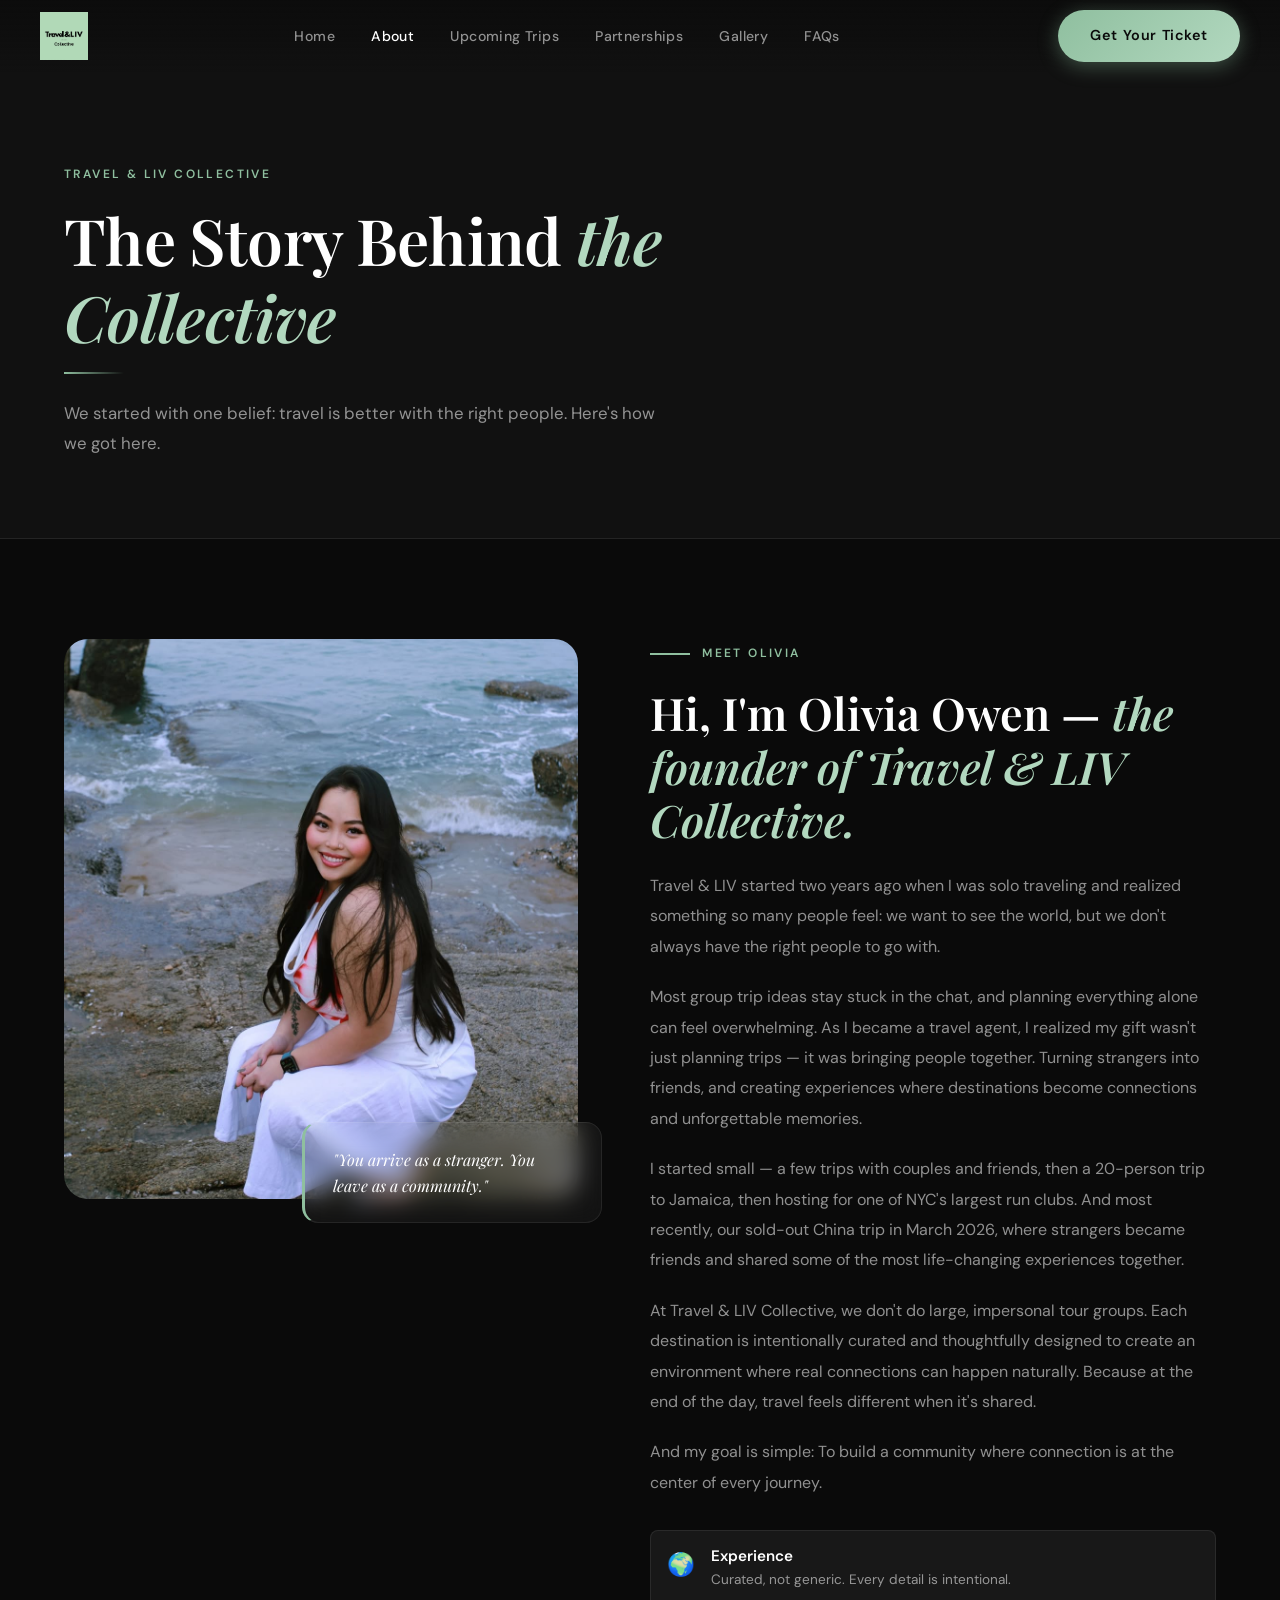
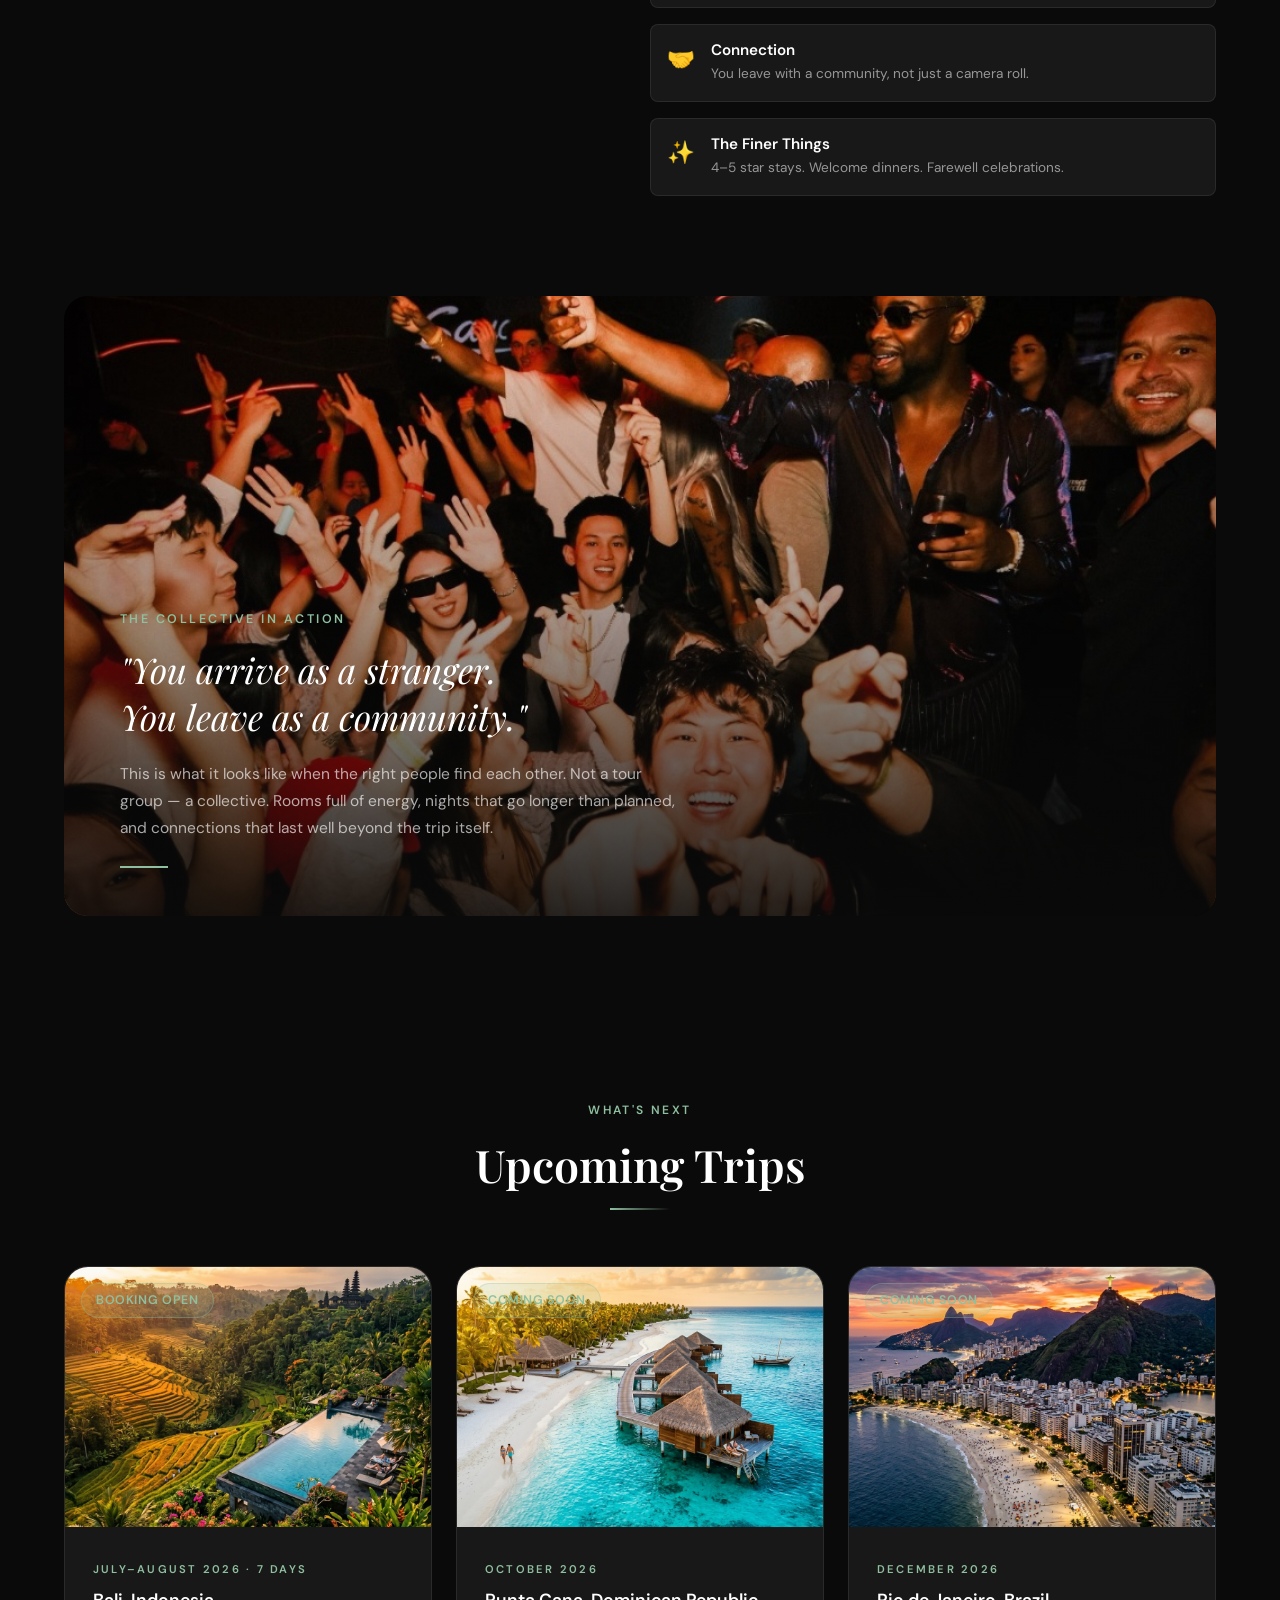
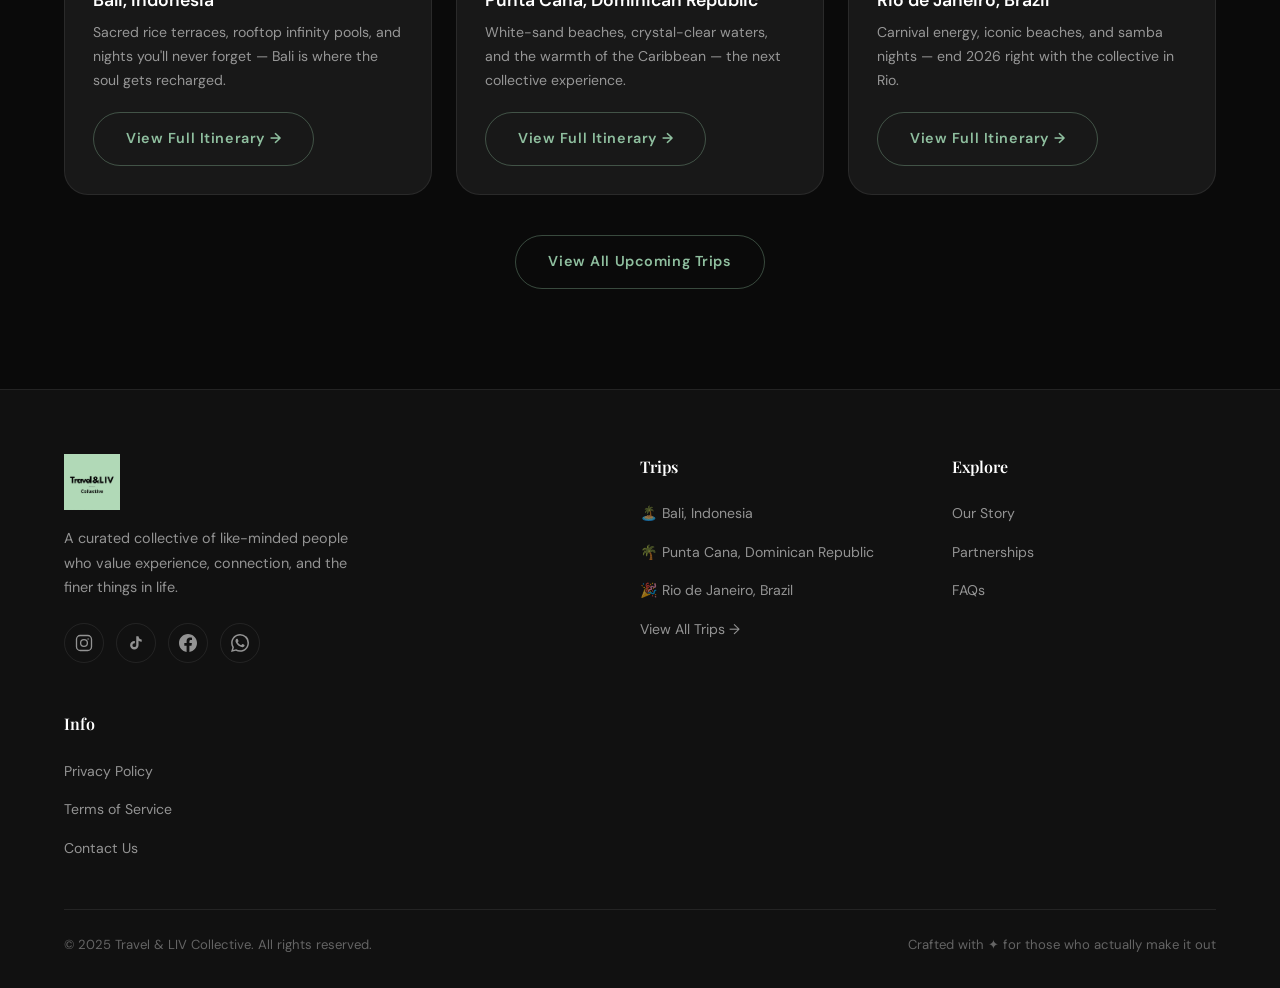
==== commit a5c743e8: "fix: remove Upcoming Trips dropdown from all pages nav — simple link to WeTravel page only" ====
--- a/about.html
+++ b/about.html
@@ -23,17 +23,7 @@
             <ul class="nav-links">
                 <li><a href="index.html">Home</a></li>
                 <li><a href="about.html" class="active">About</a></li>
-                <li class="nav-dropdown">
-                    <a href="upcoming.html">Upcoming Trips</a>
-                    <div class="nav-dropdown-menu">
-                        <a href="/bali.html"><span class="dd-icon">🏝️</span>Bali, Indonesia<span
-                                class="dd-badge">Open</span></a>
-                        <a href="/puntacana.html"><span class="dd-icon">🌴</span>Punta Cana, D.R.</a>
-                        <a href="/rio.html"><span class="dd-icon">🎉</span>Rio de Janeiro</a>
-                        <div class="nav-dropdown-divider"></div>
-                        <a href="upcoming.html"><span class="dd-icon">✈️</span>View All Trips</a>
-                    </div>
-                </li>
+                <li><a href="upcoming.html">Upcoming Trips</a></li>
                 <li><a href="partnerships.html">Partnerships</a></li>
                 <li><a href="gallery.html">Gallery</a></li>
                 <li><a href="faqs.html">FAQs</a></li>
@@ -50,19 +40,7 @@
         <button class="mobile-nav-close" id="mobileNavClose" aria-label="Close menu">✕</button>
         <a href="index.html">Home</a>
         <a href="about.html">About</a>
-        <div class="mobile-nav-accordion">
-            <button class="mobile-nav-accordion-trigger"
-                onclick="this.classList.toggle('open');this.nextElementSibling.classList.toggle('open')">
-                Upcoming Trips <span class="mob-arrow">&#9662;</span>
-            </button>
-            <div class="mobile-nav-accordion-items">
-                <a href="/bali.html">🏝️ Bali, Indonesia <span
-                        style="background:var(--teal);color:#111;font-size:0.6rem;font-weight:700;padding:2px 8px;border-radius:999px;margin-left:4px;">Open</span></a>
-                <a href="/puntacana.html">🌴 Punta Cana, D.R.</a>
-                <a href="/rio.html">🎉 Rio de Janeiro</a>
-                <a href="/upcoming.html">✈️ View All Trips</a>
-            </div>
-        </div>
+        <a href="upcoming.html">Upcoming Trips</a>
         <a href="partnerships.html">Partnerships</a>
         <a href="gallery.html">Gallery</a>
         <a href="faqs.html">FAQs</a>
@@ -266,17 +244,7 @@
                 <div>
                     <div class="footer-heading">Trips</div>
                     <ul class="footer-links footer-trips-list">
-                        <li class="nav-dropdown">
-                            <a href="upcoming.html">Upcoming Trips</a>
-                            <div class="nav-dropdown-menu">
-                                <a href="/bali.html"><span class="dd-icon">🏝️</span>Bali, Indonesia<span
-                                        class="dd-badge">Open</span></a>
-                                <a href="/puntacana.html"><span class="dd-icon">🌴</span>Punta Cana, D.R.</a>
-                                <a href="/rio.html"><span class="dd-icon">🎉</span>Rio de Janeiro</a>
-                                <div class="nav-dropdown-divider"></div>
-                                <a href="upcoming.html"><span class="dd-icon">✈️</span>View All Trips</a>
-                            </div>
-                        </li>
+                        <li><a href="upcoming.html">Upcoming Trips</a></li>
                     </ul>
                 </div>
                 <div>
